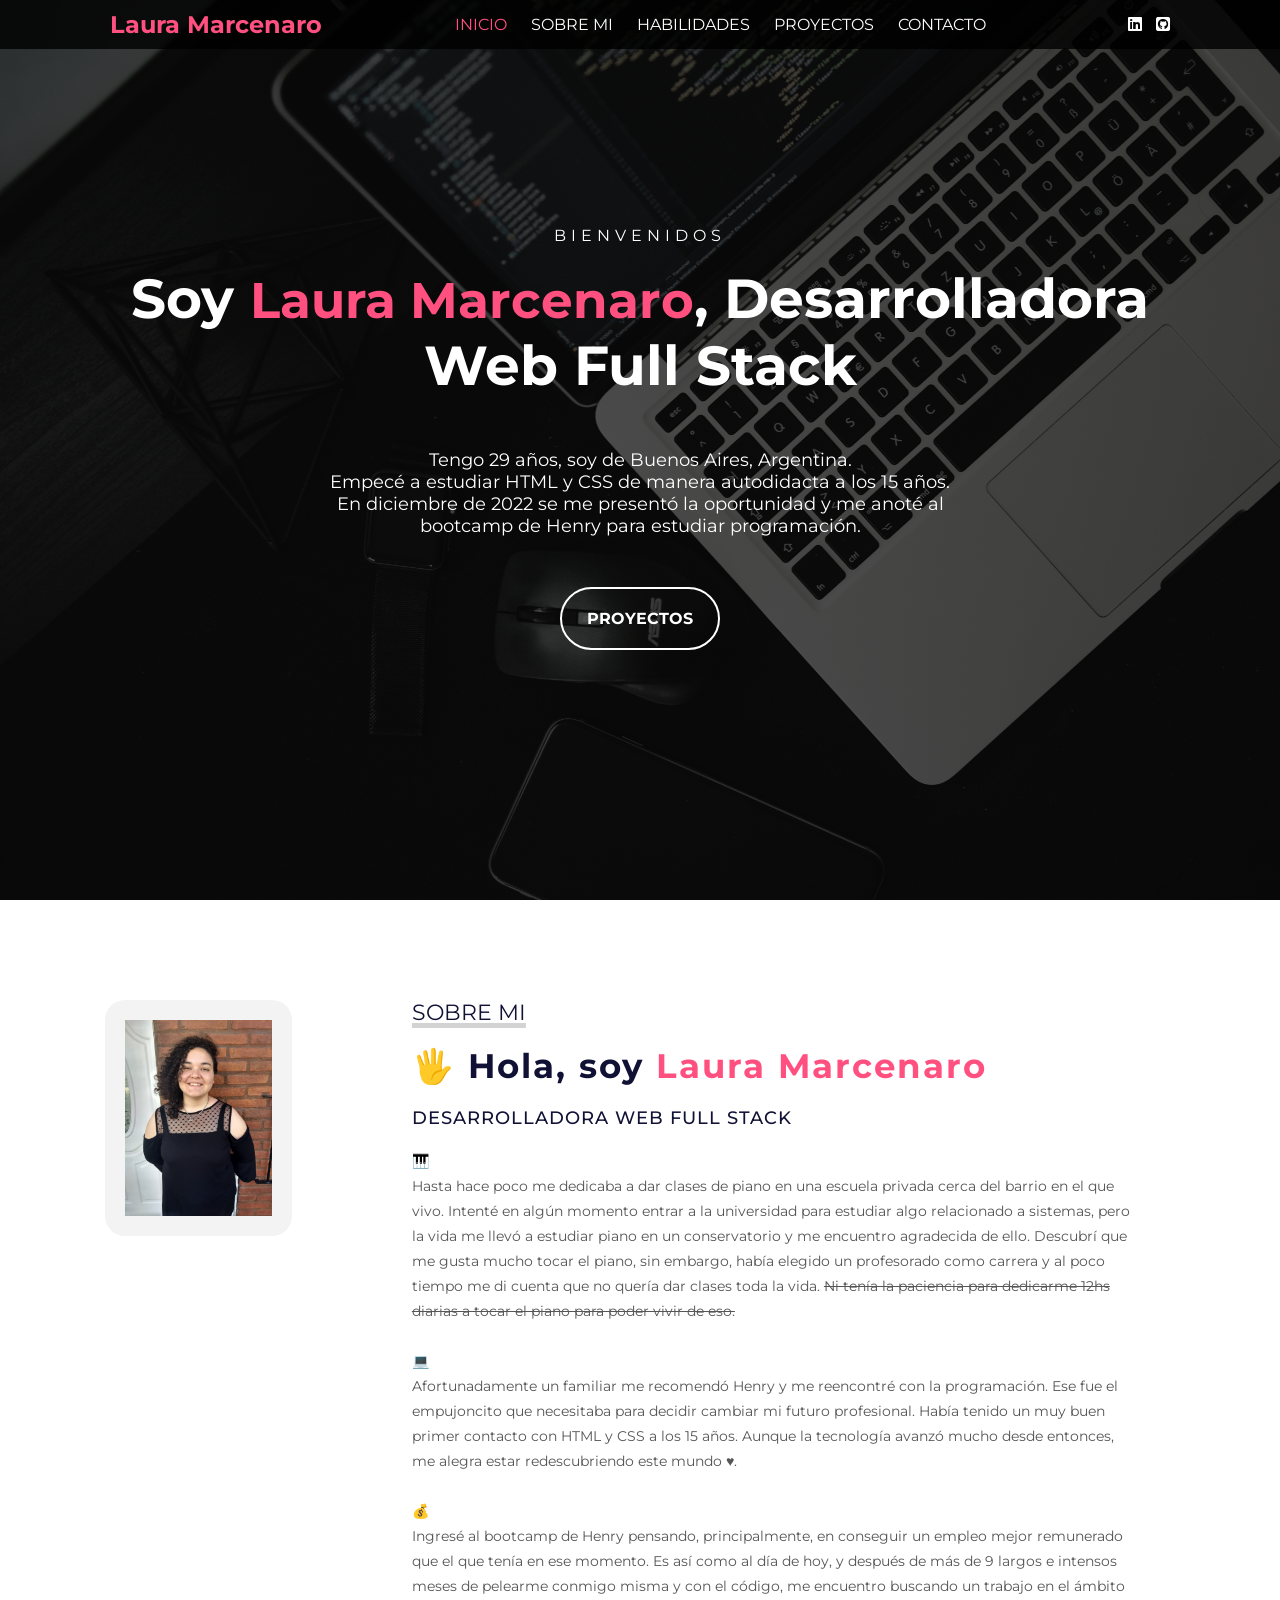
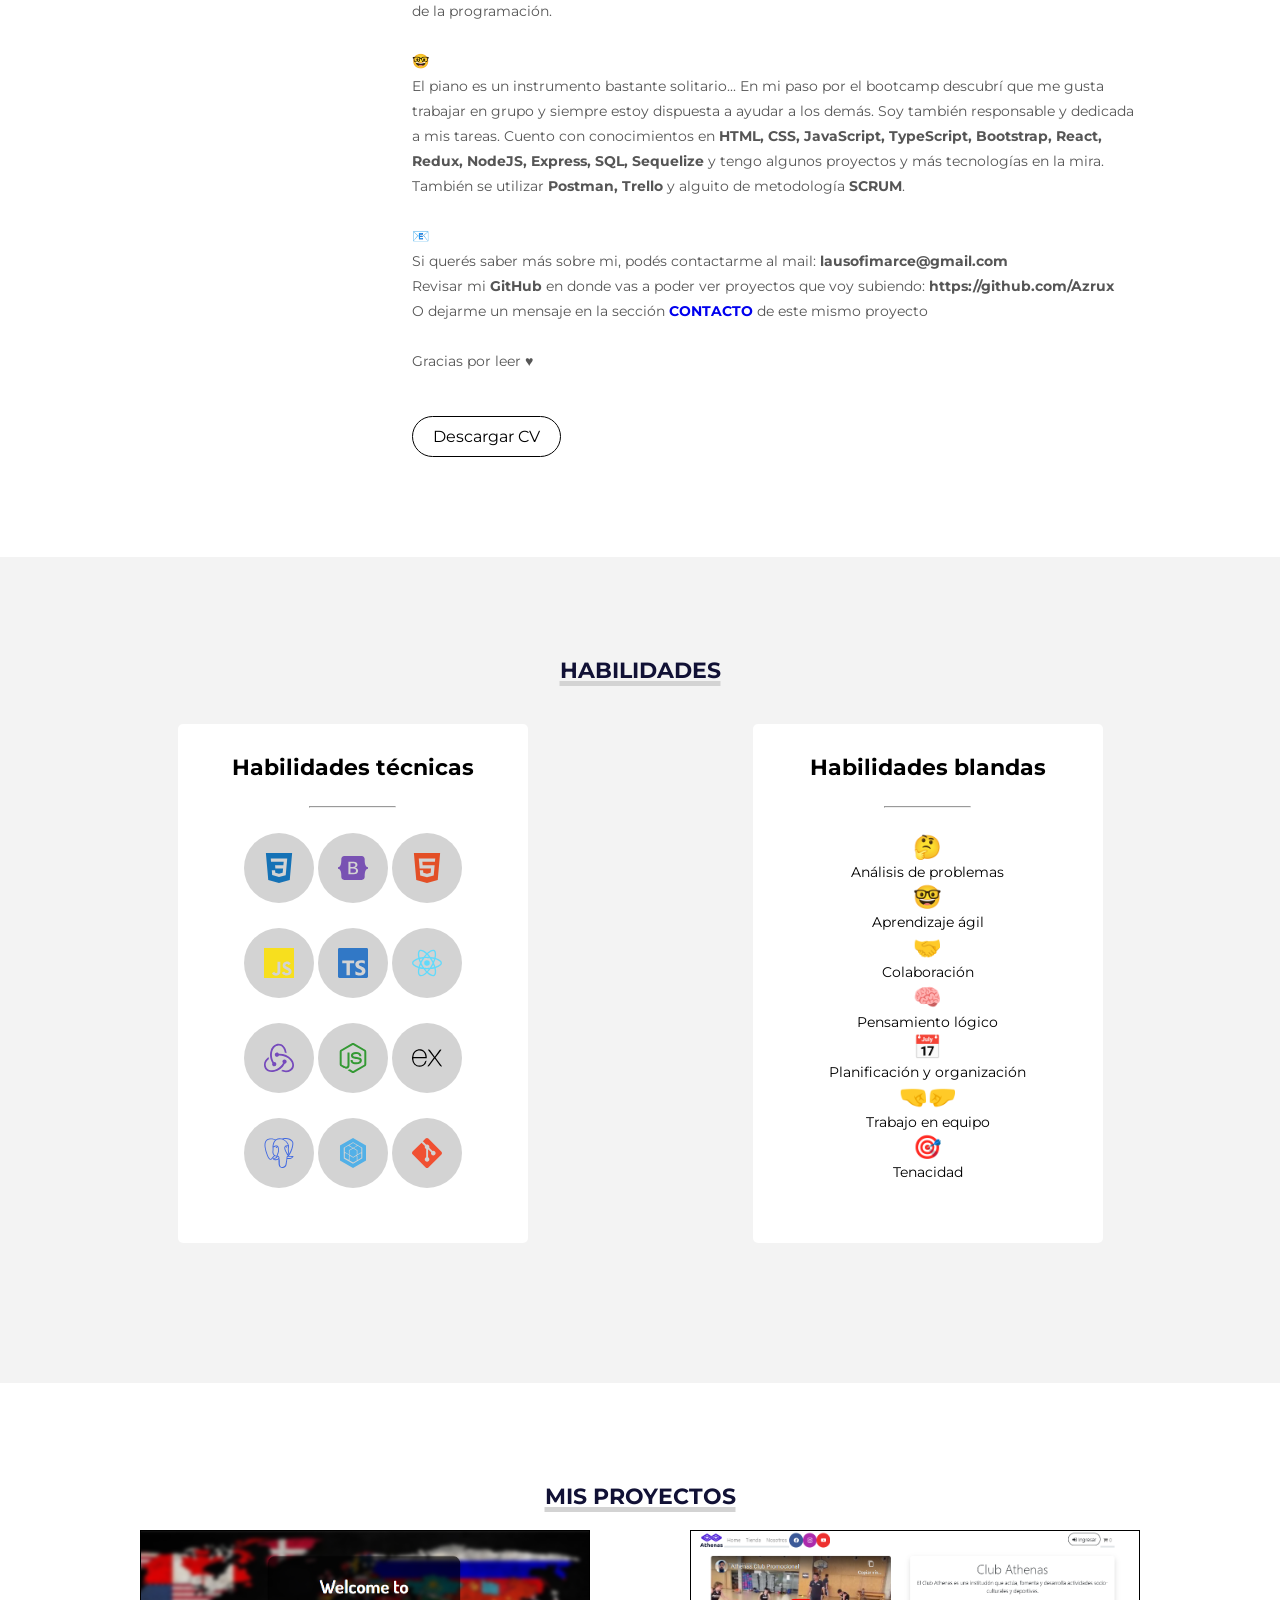
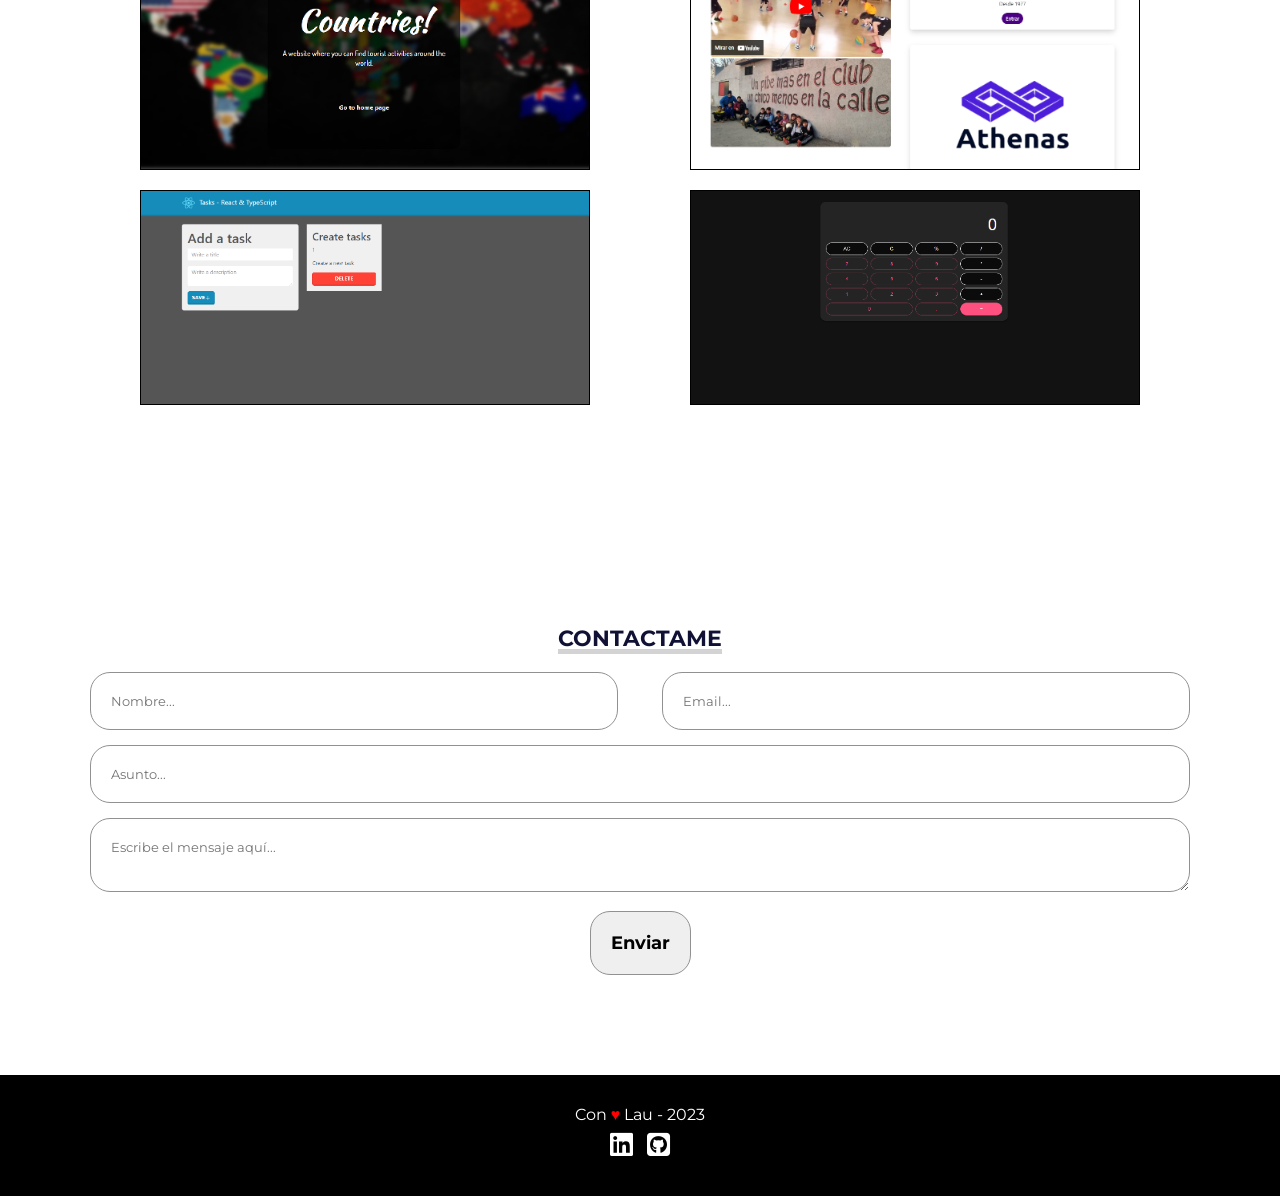
==== index.html @ 8156d6fe "fixed calculator" ====
<!DOCTYPE html>
<html lang="es">
<head>
    <meta charset="UTF-8">
    <meta http-equiv="X-UA-Compatible" content="IE=edge">
    <meta name="viewport" content="width=device-width, initial-scale=1.0, user-scalable=no">
    <link rel="stylesheet" href="https://cdnjs.cloudflare.com/ajax/libs/font-awesome/6.2.1/css/all.min.css" integrity="sha512-MV7K8+y+gLIBoVD59lQIYicR65iaqukzvf/nwasF0nqhPay5w/9lJmVM2hMDcnK1OnMGCdVK+iQrJ7lzPJQd1w==" crossorigin="anonymous" referrerpolicy="no-referrer" />
    <link rel="stylesheet" href="./style.css">
    <title>LM Web Dev</title>
    <link rel="icon" type="image/x-icon" href="img/code-solid.svg">
</head>
<body>

  <!-- INITIAL SECTION -->
  <section id="initial">
    <div class="content">
      <header>
        <div class='content-header'>
          <h1>Laura Marcenaro</h1>
          <nav id="nav" class="">
            <ul id="links">
              <li><a href='#initial' class="selected" onclick="selected(this)">INICIO</a></li>
              <li><a href='#about' onclick="selected(this)">SOBRE MI</a></li>
              <li><a href='#skills' onclick="selected(this)">HABILIDADES</a></li>
              <li><a href='#projects' onclick="selected(this)">PROYECTOS</a></li>
              <li><a href='#contact' onclick="selected(this)">CONTACTO</a></li>
            </ul>
          </nav>

          <!-- RESPONSIVE MENU ICONS -->
          <div id="nav-icon" onclick="responsiveMenu()">
            <i class="fa-solid fa-bars"></i>
          </div>

          <!-- SOCIAL MEDIA ICONS -->
            <div class="social">
              <a href='https://www.linkedin.com/in/laura-marcenaro/' target="_blank"><i class="fa-brands fa-linkedin"></i></a>
              <a href='https://github.com/Azrux' target="_blank"><i class="fa-brands fa-square-github"></i></a>
            </div>


        </div>
      </header>
      <div class="introduction">
        <p class="welcome">Bienvenidos</p>
        <h2>Soy <span>Laura Marcenaro</span>, Desarrolladora Web Full Stack</h2>
        <p class="description">
          Tengo 29 años, soy de Buenos Aires, Argentina.
          <br>
          Empecé a estudiar HTML y CSS de manera autodidacta a los 15 años.
          <br>
          En diciembre de 2022 se me presentó la oportunidad y me anoté al bootcamp de Henry para estudiar programación.
        </p>
        <a href="#projects">Proyectos</a>
      </div>
    </div>
  </section>

  <!-- ABOUT ME SECTION -->
  <section id="about">
    <div class="photo-container">
      <img src="./img/perfil linkedin.jpg" alt="profile picture">
    </div>
    <div class="about">
      <p href="" class="title-section">Sobre mi</p>
      <h2>🖐 Hola, soy <span>Laura Marcenaro</span></h2>
      <h3>Desarrolladora Web Full Stack</h3>
      <p>
        🎹 <br>
        Hasta hace poco me dedicaba a dar clases de piano en una escuela privada cerca del barrio en el que vivo. Intenté en algún momento entrar a la universidad para estudiar algo relacionado a sistemas, pero la vida me llevó a estudiar piano en un conservatorio y me encuentro agradecida de ello. Descubrí que me gusta mucho tocar el piano, sin embargo, había elegido un profesorado como carrera y al poco tiempo me di cuenta que no quería dar clases toda la vida. <strike> Ni tenía la paciencia para dedicarme 12hs diarias a tocar el piano para poder vivir de eso. </strike>
        <br>
        <br>
        💻 <br>
         Afortunadamente un familiar me recomendó Henry y me reencontré con la programación. Ese fue el empujoncito que necesitaba para decidir cambiar mi futuro profesional.
         Había tenido un muy buen primer contacto con HTML y CSS a los 15 años. Aunque la tecnología avanzó mucho desde entonces, me alegra estar redescubriendo este mundo ♥.
        <br>
        <br>
        💰<br>
        Ingresé al bootcamp de Henry pensando, principalmente, en conseguir un empleo mejor remunerado que el que tenía en ese momento.
        Es así como al día de hoy, y después de más de 9 largos e intensos meses de pelearme conmigo misma y con el código, me encuentro buscando un trabajo en el ámbito de la programación. 
        <br>
        <br>
        🤓<br>
        El piano es un instrumento bastante solitario... En mi paso por el bootcamp descubrí que me gusta trabajar en grupo y siempre estoy dispuesta a ayudar a los demás. Soy también responsable y dedicada a mis tareas. Cuento con conocimientos en <b>HTML, CSS, JavaScript, TypeScript, Bootstrap, React, Redux, NodeJS, Express, SQL, Sequelize</b> y tengo algunos proyectos y más tecnologías en la mira.
        También se utilizar <b>Postman, Trello</b> y alguito de metodología <b>SCRUM</b>. 
        <br>
        <br>
        📧<br>
        Si querés saber más sobre mi, podés contactarme al mail: <b>lausofimarce@gmail.com</b>
        <br>
        Revisar mi <b>GitHub</b> en donde vas a poder ver proyectos que voy subiendo: <b>https://github.com/Azrux</b>
        <br>
        O dejarme un mensaje en la sección <a href="#contact" class="contactMe">CONTACTO</a> de este mismo proyecto
        <br>
        <br>
        Gracias por leer ♥</p>
      <a href="https://drive.google.com/file/d/1jPLOEFvHBsKlfjX0xaVp2-VnyvkBwsYs/view?usp=share_link" target="_blank" class="download">Descargar CV</a>
    </div>
  </section>

  <!-- SKILLS SECTION -->
  <section id="skills">
    <h3 class="title-section">Habilidades</h3>
    <div class="row">
      <div class="skill">
        <h4>Habilidades técnicas</h4>
          <hr>    
          <span class="icon"><img src='./Logos/css3.svg' title='CSS' alt='css'/></span>
            <!-- <span class="icon"><img src='./Logos/cssmodules.svg' title='CSS modules' alt='cssModules'/></span> -->
            <span class="icon"><img src='./Logos/bootstrap.svg' title='Bootstrap' alt='bootstrap'/></span>
            <span class="icon"><img src='./Logos/html5.svg' title='HTML 5' alt='html5'/></span>
            <span class="icon"><img src='./Logos/javascript.svg' title='JavaScript' alt='javascript'/></span>
            <span class="icon"><img src='./Logos/typescript.svg' title='TypeScript' alt='typescript'/></span>
            <span class="icon"><img src='./Logos/react.svg' title='ReactJs' alt='react'/></span>
            <span class="icon"><img src='./Logos/redux.svg' title='Redux' alt='redux'/></span>
            <span class="icon"><img src='./Logos/nodedotjs.svg' title='Node.js' alt='nodeJs'/></span>
            <span class="icon"><img src='./Logos/express.svg' title='Express.js' alt='express'/></span>
            <span class="icon"><img src='./Logos/postgresql.svg' title='PostgreSQL' alt='postgres'/></span>
            <span class="icon"><img src='./Logos/sequelize.svg' title='Sequelize' alt='sequelize'/></span>
            <span class="icon"><img src='./Logos/git.svg' title='Git' alt='git'/></span>
      </div>
      <div class="skill">
        <h4>Habilidades blandas</h4>
          <hr>
          <span class="soft">🤔</span>
          <p>Análisis de problemas</p>
          <span class="soft">🤓</span>
          <p>Aprendizaje ágil</p>
          <span class="soft">🤝</span>
          <p>Colaboración</p>
          <span class="soft">🧠</span>
          <p>Pensamiento lógico</p>
          <span class="soft">📅</span>
          <p>Planificación y organización</p>
          <span class="soft">🤜🤛</span>
          <p>Trabajo en equipo</p>
          <span class="soft">🎯</span>
          <p>Tenacidad</p>
      </div>
    </div>
  </section>

  <!-- PROJECTS SECTION -->
  <section id="projects">
    <h3 class="title-section">MIS PROYECTOS</h3>
    <div class="row">
      <div class="project">
        <div class="overlay"></div>
          <img src="./img/LandingPI.png" alt="Proyecto: Countries!">
        <div class="info">
          <h4>Countries!</h4>
          <P>Es una App Full Stack. Utilicé:<br>HTML, CSS, Javascript, React, Redux, Node.Js, Express.Js, PostgreSQL, Sequelize, API "REST countries"
            <br>
            <div class="links">
              <a href="https://countriesaroundtheworld.netlify.app/" target="_blank">Deploy</a>
              <p>||</p>
              <a href="https://github.com/Azrux/Countries" target="_blank">Repositorio</a></P>
            </div>
        </div>
      </div>
      <div class="project">
        <div class="overlay"></div>
        <img src="./img/LandingPF.png" alt="Proyecto: Club Athenas">
        <div class="info">
          <h4>Club Athenas</h4>
          <P>Es una App Full Stack hecha en grupo. Utilizamos:<br>HTML, Bootstrap, Javascript, React, Redux, Node.Js, Express.Js, PostgreSQL, Sequelize, Auth0, pasarela de pagos "Mercado Pago"
            <br>
            <div class="links">
              <a href="https://github.com/MATarg81/proyecto-final" target="_blank">Repositorio</a></P>
            </div></P>
        </div>
      </div>
      <div class="project">
        <div class="overlay"></div>
        <img src="./img/Tasks.png" alt="Proyecto: Tasks">
        <div class="info">
          <h4>Tasks</h4>
          <P>Es una App sencilla, solo front. Utilicé:<br>TypeScript, React y Bootstrap
            <br>
            <div class="links">
              <a href="https://tasks-h6x1.onrender.com/" target="_blank">Deploy</a>
              <p>||</p>
              <a href="https://github.com/Azrux/Tasks" target="_blank">Repositorio</a></P>
            </div></P>
        </div>
      </div>
      <div class="project">
        <div class="overlay"></div>
        <img src="./img/Calculadora.png" alt="Proyecto: Calculadora">
        <div class="info">
          <h4>Calculadora</h4>
          <P>App simple. Hecha con:<br>React, TypeScript, Material UI.
            <br>
            <div class="links">
              <a href="https://calculator-ctfa.onrender.com/" target="_blank">Deploy</a>
              <p>||</p>
              <a href="https://github.com/Azrux/calculator" target="_blank">Repositorio</a></P>
            </div></P>
        </div>
      </div>
    </div>
  </section>

  <!-- CONTACT SECTION -->
  <section id="contact">
    <h3 class="title-section">Contactame</h3>
    <div class="form-container">
      <form action="https://formsubmit.co/b3adf27f4e6e2ea0b212981129154ad4" method="POST">
        <div class="half row">
          <input type="text" placeholder="Nombre..." class="half-input" name="name" required>
          <input type="email" placeholder="Email..." class="half-input" name="email" required>
        </div>
        <div class="row">
          <input type="text" placeholder="Asunto..." class="full-input" name="asunto" required>
        </div>
        <div class="row">
          <textarea name="msg" id="" cols="" rows="" placeholder="Escribe el mensaje aquí..." class="full-input" required></textarea>
        </div>

        <input type="submit" value='Enviar' class="send-btn">

        <!-- MESSAGE OPTIONS -->
        <input type="hidden" name="_next" value="https://portfolio-kype.onrender.com/">
        <input type="hidden" name="_autoresponse" value="Gracias por dejar tu mensaje. Lo voy a estar leyendo a la brevedad ☺">
        <input type="hidden" name="_template" value="box">
      </form>
    </div>
  </section>

  <!-- FOOTER SECTION -->
  <footer>
    <P>Con <span>♥</span> Lau - 2023</P>
    <div class="social">
      <a href='https://www.linkedin.com/in/laura-marcenaro/' target="_blank"><i class="fa-brands fa-linkedin"></i></a>
      <a href='https://github.com/Azrux' target="_blank"><i class="fa-brands fa-square-github"></i></a>
    </div>
  </footer>

  <script src="./index.js"></script>
</body>
</html>
---- style.css ----
@import url('https://fonts.googleapis.com/css2?family=Montserrat:wght@200;400;600&display=swap');


*{
    margin: 0px;
    padding: 0;
    box-sizing: border-box;
    font-family: 'Montserrat';
}

html {
    scroll-behavior: smooth;
}

/* INITIAL SECTION */

#initial {
    background: linear-gradient(rgba(0,0,0,0.7), rgba(0,0,0,0.7)), url('./img/background.jpg');
    background-size: cover;
    background-position: center center;
    height: 100vh;
}

#initial .content header {
    background-color: rgba(0,0,0,0.8);
    position: fixed;
    width: 100%;
    z-index: 100;
    top: 0;
}

#initial .content header .content-header {
    max-width: 1100px;
    margin: auto;
    display: flex;
    justify-content: space-between;
    align-items: center;
    padding: 10px 20px;
}

#initial .content header .content-header h1 {
    text-align: center;
    color: #ff5080;
}
#initial .content header .content-header nav ul {
    list-style: none;
    display: flex;
    align-items: center;
}

#initial .content header .content-header nav ul li a {
    text-decoration: none;
    color: #fff;
    margin: 0 12px;
    font-weight: 400;
    transition: 0.5s;
}

#initial .content header .content-header nav ul li a:hover {
    color: #ff5080;
}

#initial .content header .content-header .social a {
    text-decoration: none;
    color: #fff;
    display: inline-block;
    margin-left: 10px;
    transition: 0.5s;
}

#initial .content header .content-header .social a:hover{
    color: #ff5080;
}

#initial .content header .content-header .selected {
    color: #ff5080;
}

#initial .content .introduction {
    max-width: 1100px;
    height: 100vh;
    margin: auto;
    color: #fff;
    display: flex;
    flex-direction: column;
    align-items: center;
    justify-content: center;
}

#initial .content .introduction .welcome {
    font-size: 16px;
    margin-bottom: 20px;
    text-transform: uppercase;
    letter-spacing: 5px;
}

#initial .content .introduction h2
 {
    font-size: 55px;
    margin-bottom: 25px;
    text-align: center;
}

#initial .content .introduction h2 span {
    font-size: 50px;
    color: #ff5080;
}

#initial .content .introduction .description {
    max-width: 700px;
    margin: 25px;
    font-size: 18px;
    text-align: center;
}

#initial .content .introduction a {
    text-decoration: none;
    display: inline-block;
    margin: 25px;
    padding: 20px 25px;
    border: 2px solid #fff;
    border-radius: 50px;
    color: #fff;
    font-weight: bold;
    text-transform: uppercase;
    transition: 0.5s;
}

#initial .content .introduction a:hover {
    background-color: #ff5080;
}

#nav-icon {
    color: #fff;
    display: none;
}

/*ABOUT ME SECTION*/
#about {
    max-width: 1100px;
    margin: auto;
    padding: 100px 15px;
    color: #111135;
    display: flex;
}

#about .photo-container {
    max-width: 400px;
    margin-right: 80px;
}

#about .photo-container img{
    padding: 20px;
    width: 100%;
    border-radius: 20px;
    background-color: #f3f3f3;
}

#about .about {
    margin: 0 40px;
}

#about .about .title-section {
    font-size: 22px;
    text-transform: uppercase;
    color: #111135;
    text-decoration: underline;
    text-decoration-color: #d3d3d3;
    text-decoration-thickness: 5px;
}

#about .about h2 {
    font-size: 34px;
    font-weight: bold;
    margin: 20px 0;
    letter-spacing: 2px;
}

#about .about h2 span {
    color: #ff5080;
}

#about .about h3 {
    font-size: 18px;
    font-weight: 500;
    text-transform: uppercase;
    margin-bottom: 20px;
    letter-spacing: 1px;
}

#about .about p {
    font-size: 14px;
    line-height: 25px;
    color: #565656;
    margin-bottom: 12px;
}

#about .about .download {
    display: inline-block;
    text-decoration: none;
    color: #000;
    border-radius: 30px;
    padding: 10px 20px;
    border: 1px solid #000;
    margin-top: 30px;
    transition: 0.5s;
}

#about .about .contactMe {
    text-decoration: none;
    font-weight: bold;
    text-transform: uppercase;
    transition: 0.5s;
    border-radius: 30px;
}

#about .about .download:hover,
#about .about .contactMe:hover {
    background-color: #ff5080;
    color: #fff;
}


/* SKILLS SECTION */

#skills {
    padding: 100px 15px;
    text-align: center;
    background-color: #f3f3f3;
}

#skills .title-section {
    text-align: center;
    font-size: 22px;
    text-transform: uppercase;
    color: #111135;
    text-decoration: underline;
    text-decoration-color: #d3d3d3;
    text-decoration-thickness: 5px;
}

#skills .row {
    display: flex;
    justify-content: space-around;
    max-width: 1150px;
    margin: 30px auto;
}

#skills .row .skill {
    max-width: 350px;
    width: 350px;
    background-color: #fff;
    padding: 30px;
    margin: 10px 5px;
    border-radius: 5px;
    transition: 0.5s;
}

#skills .row .skill:hover {
    box-shadow: 5px 5px 10px #565656, -5px -5px 10px #8a8a8a;
}

#skills .row .skill h4 {
    font-size: 22px;
    margin-bottom: 25px;
}

#skills .row .skill .icon{ 
    display: inline-block;
    width: 70px;
    height: 70px;
    border-radius: 50%;
    background-color: #d3d3d3;
    padding: 20px;
    margin-bottom: 25px;
}

#skills .row .skill .soft {
    font-size: 23px;
}

#skills .row .skill hr {
    width: 30%;
    margin: auto;
    color: #000;
    margin-bottom: 25px;
}

#skills .row .skill p {
    font-size: 14px;
    line-height: 22px;
}

/* PROJECTS SECTION */

#projects {
    max-width: 1100px;
    padding: 100px 0;
    margin: auto;
}

#projects .title-section {
    text-align: center;
    font-size: 22px;
    text-transform: uppercase;
    color: #111135;
    text-decoration: underline;
    text-decoration-color: #d3d3d3;
    text-decoration-thickness: 5px;
}

#projects .row {
    display: flex;
    flex-wrap: wrap;
    justify-content: space-around;
    align-items: stretch;
    justify-items: center;
    margin: 10px 0;
}

#projects .row .project {
    max-width: 450px;
    border: 1px solid #000;
    margin: 10px 10px;
    position: relative;
    overflow: hidden;
}

#projects .row .project img {
    width: 100%;
    height: 100%;
    object-fit: cover;
    transition: 0.5s;
}

#projects .row .project:hover img {
    filter: grayscale(0.7);
    /* filter: blur(2px); */
}

#projects .row .project .info {
    position: absolute;
    left: 0;
    background-color: rgba(0, 0, 0, 0.95);
    color: #ff5080;
    width: 100%;
    padding: 10px;
    opacity: 0;
    bottom: -40px;
    transition: 0.5s;
}
#projects .row .project .info .links a{
    text-decoration: none;
}

#projects .row .project .info .links{
    display: flex;
    justify-content: space-around;
    color: #fff;
    font-weight: bold;
}


#projects .row .project .info h4 {
    font-size: 20px;
}

#projects .row .project .info p {
    font-size: 12px;
}

#projects .row .project:hover .info {
    opacity: 1;
    bottom: 0;
}

/* CONTACT SECTION */

#contact {
    padding: 100px 15px;
}

#contact .title-section {
    text-align: center;
    margin-bottom: 20px;
    font-size: 22px;
    text-transform: uppercase;
    color: #111135;
    text-decoration: underline;
    text-decoration-color: #d3d3d3;
    text-decoration-thickness: 5px;
}

#contact .form-container {
    max-width: 1100px;
    margin: auto;
}

#contact .form-container .row {
    margin-bottom: 15px;
}

#contact .form-container .half {
    display: flex;
    justify-content: space-between;
}

#contact .form-container input,
#contact .form-container textarea {
    padding: 20px;
    border-radius: 20px;
    border: none;
    border: 1px solid #919191;
}

#contact .form-container .half input {
    width: 48%;
}

#contact .form-container .full-input {
    width: 100%;
}

#contact .send-btn {
    display: block;
    margin: auto;
    cursor: pointer;
    transition: 0.5s;
    padding: 10px 15px;
    font-size: 18px;
    font-weight: bold;
}

#contact .send-btn:hover {
    background-color: #ff5080;
    color: #fff;
}

/* FOOTER SECTION */

footer {
    background-color: #000;
    color: #fff;
    text-align: center;
    padding: 30px 0;
}

footer span {
    color: red;
}

footer a {
    text-decoration: none;
    color: #fff;
    display: inline-block;
    margin: 5px;
    font-size: 26px;
    transition: 0.5s;
}

footer a:hover {
    color: #ff5080;
}

/* RESPONSIVE SECTION */

@media screen and (max-width: 800px) {
    .social {
        display: none;
    }
    nav {
        display: none;
    }
    nav.responsive {
        display: block;
        background-color: rgba(0,0,0,0.8);
        width: 100%;
        position: absolute;
        top: 48px;
        left: 0;
        padding: 10px 0;
    }
    nav.responsive ul {
        display: block !important;
        text-align: center;
    }
    nav.responsive ul li {
        margin: 5px 0;
    }
    #nav-icon {
        display: block;
    }
    #initial .content .introduction h2 {
        font-size: 40px;
    }
    #about {
        padding: 50px 0;
        display: block;
    }
    #about .photo-container {
        max-width: 200px;
        margin: auto;
    }
    #about .photo-container img {
        padding: 8px;
    }
    #about .about .title-section {
        text-align: center;
    }
    #about .about h2 {
        font-size: 25px;
        text-align: center;
    }
    #about .about h3 {
        text-align: center;
    }
    #skills {
        padding: 50px 15px;
    }
    #skills .row {
        display: grid;
    }
    .skills .row .skill {
        margin: 10px auto;  
    }
    #projects {
        padding: 50px 0;
    }
    #projects .row {
        display: block;
    }
    #projects .row .project {
        margin: 10px auto;
    }
    #projects .row .project img {
        display: block;
    }
    #contact {
        padding: 50px 15px;
    }
    #contact .form-container .half {
        margin-bottom: 15px;
        display: block;
    }
    #contact .form-container .half input {
        width: 100%;
        margin-bottom: 15px;
    }
}
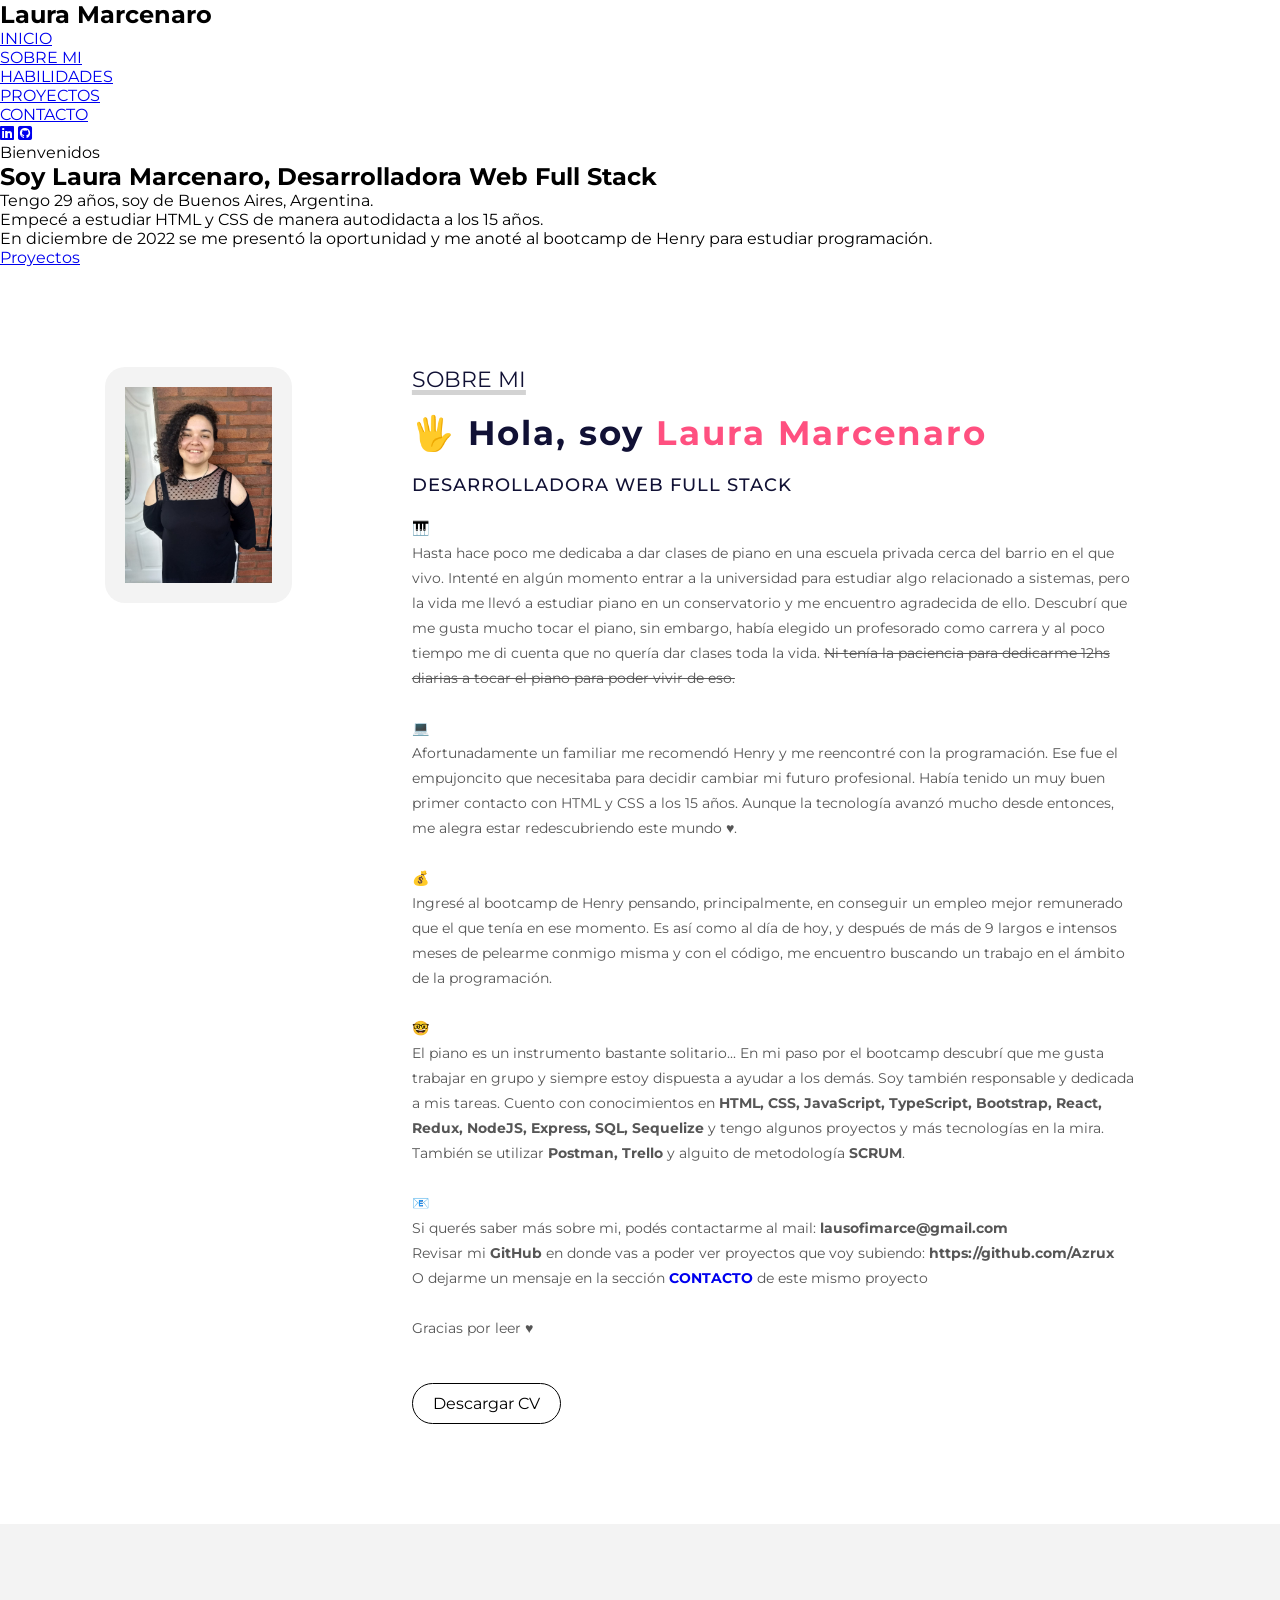
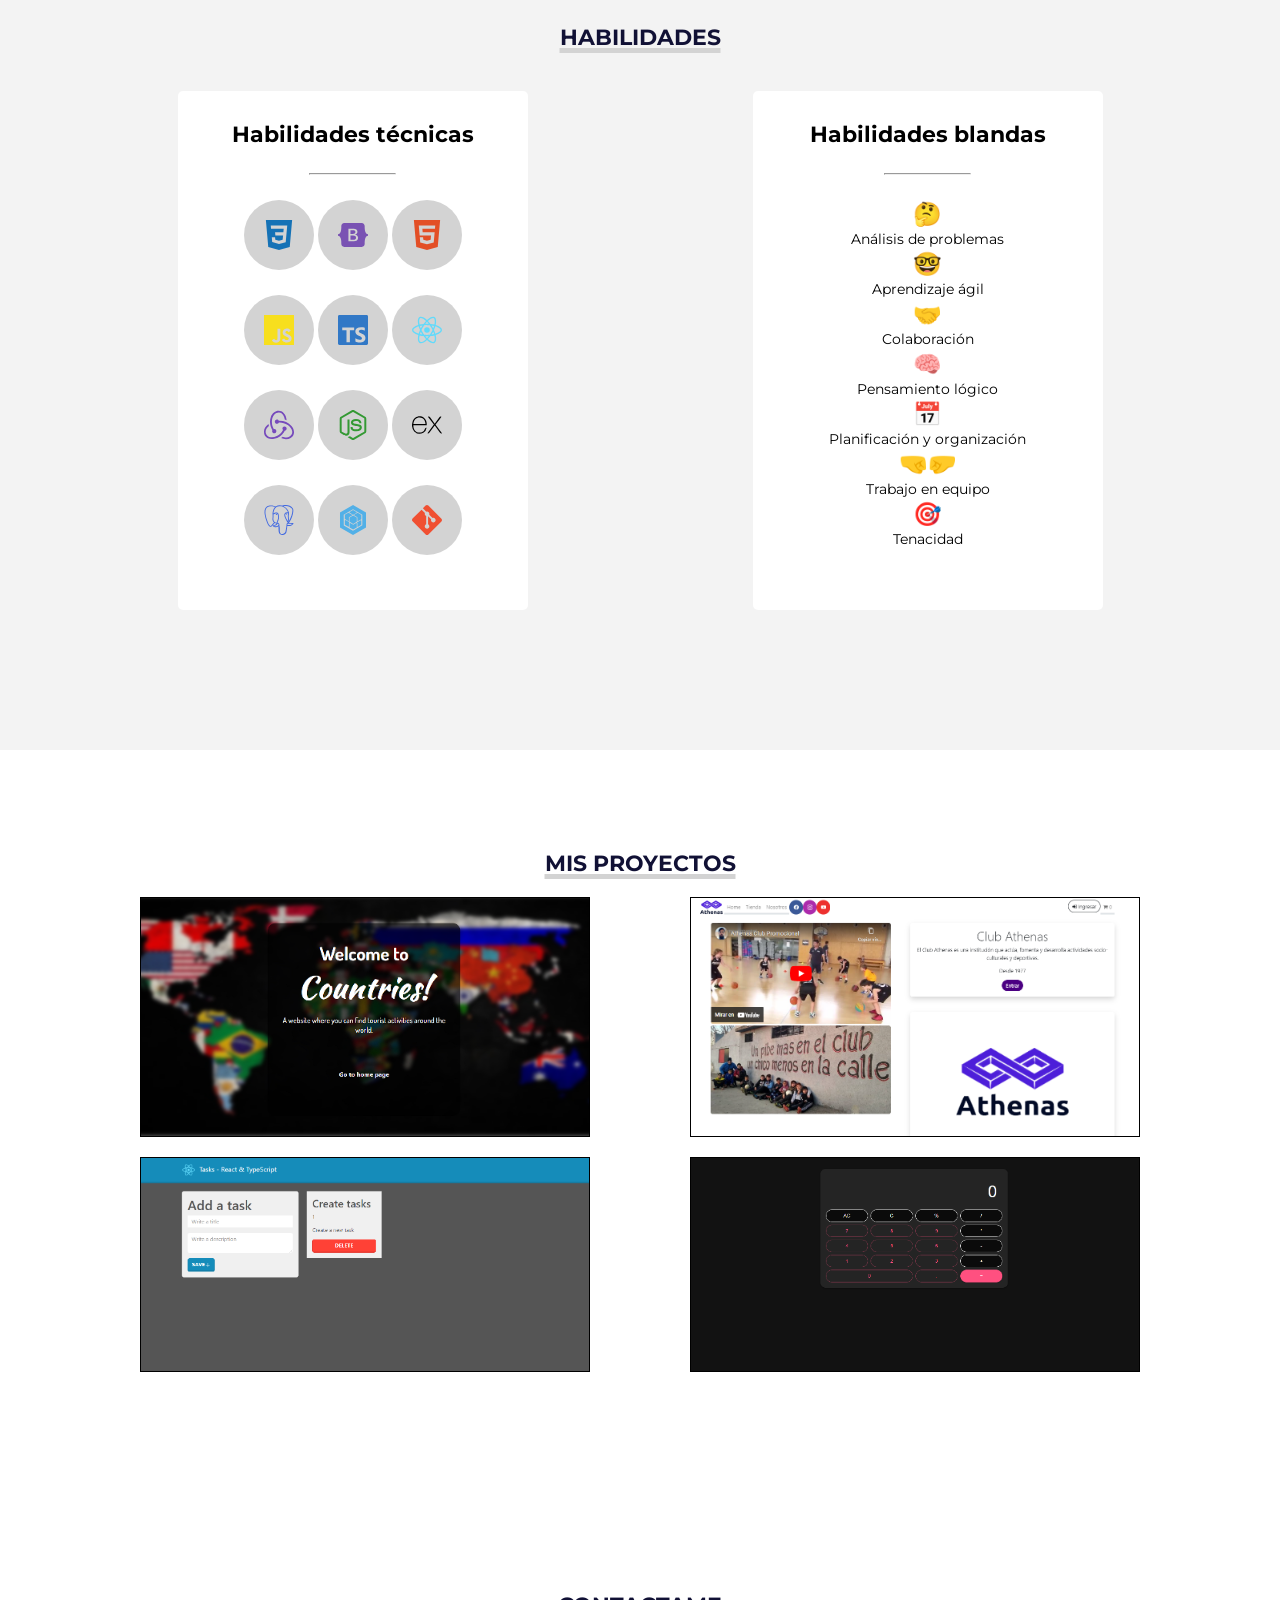
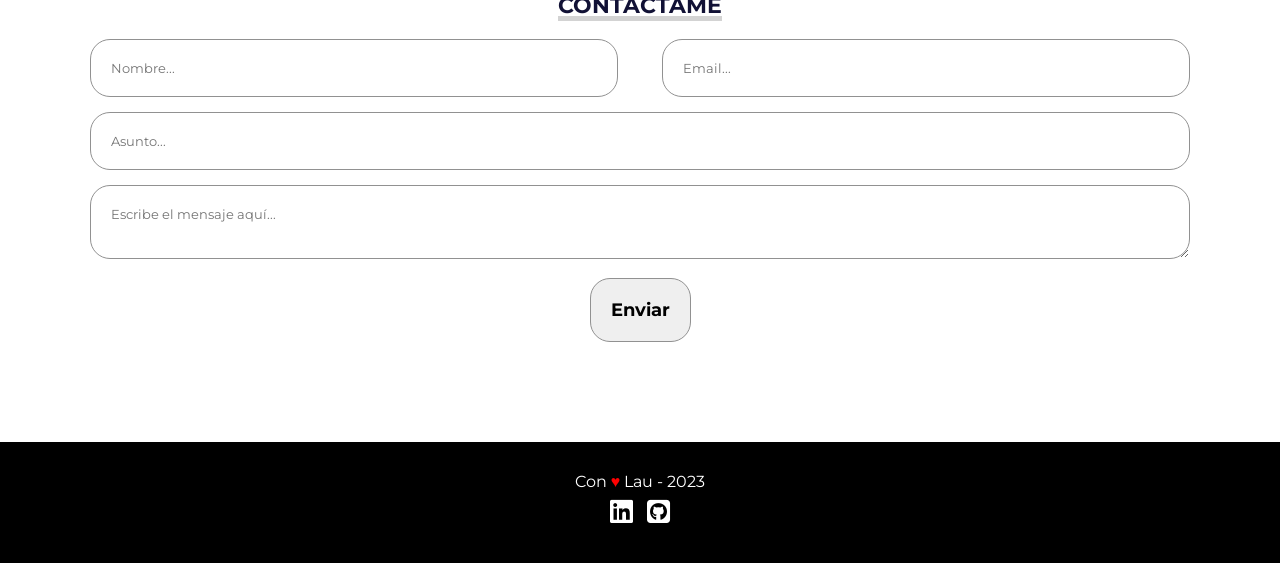
==== commit b505879b: "initial fixed" ====
--- a/index.html
+++ b/index.html
@@ -12,14 +12,14 @@
 <body>
 
   <!-- INITIAL SECTION -->
-  <section id="initial">
+  <section id="home">
     <div class="content">
       <header>
         <div class='content-header'>
           <h1>Laura Marcenaro</h1>
           <nav id="nav" class="">
             <ul id="links">
-              <li><a href='#initial' class="selected" onclick="selected(this)">INICIO</a></li>
+              <li><a href='#home' class="selected" onclick="selected(this)">INICIO</a></li>
               <li><a href='#about' onclick="selected(this)">SOBRE MI</a></li>
               <li><a href='#skills' onclick="selected(this)">HABILIDADES</a></li>
               <li><a href='#projects' onclick="selected(this)">PROYECTOS</a></li>
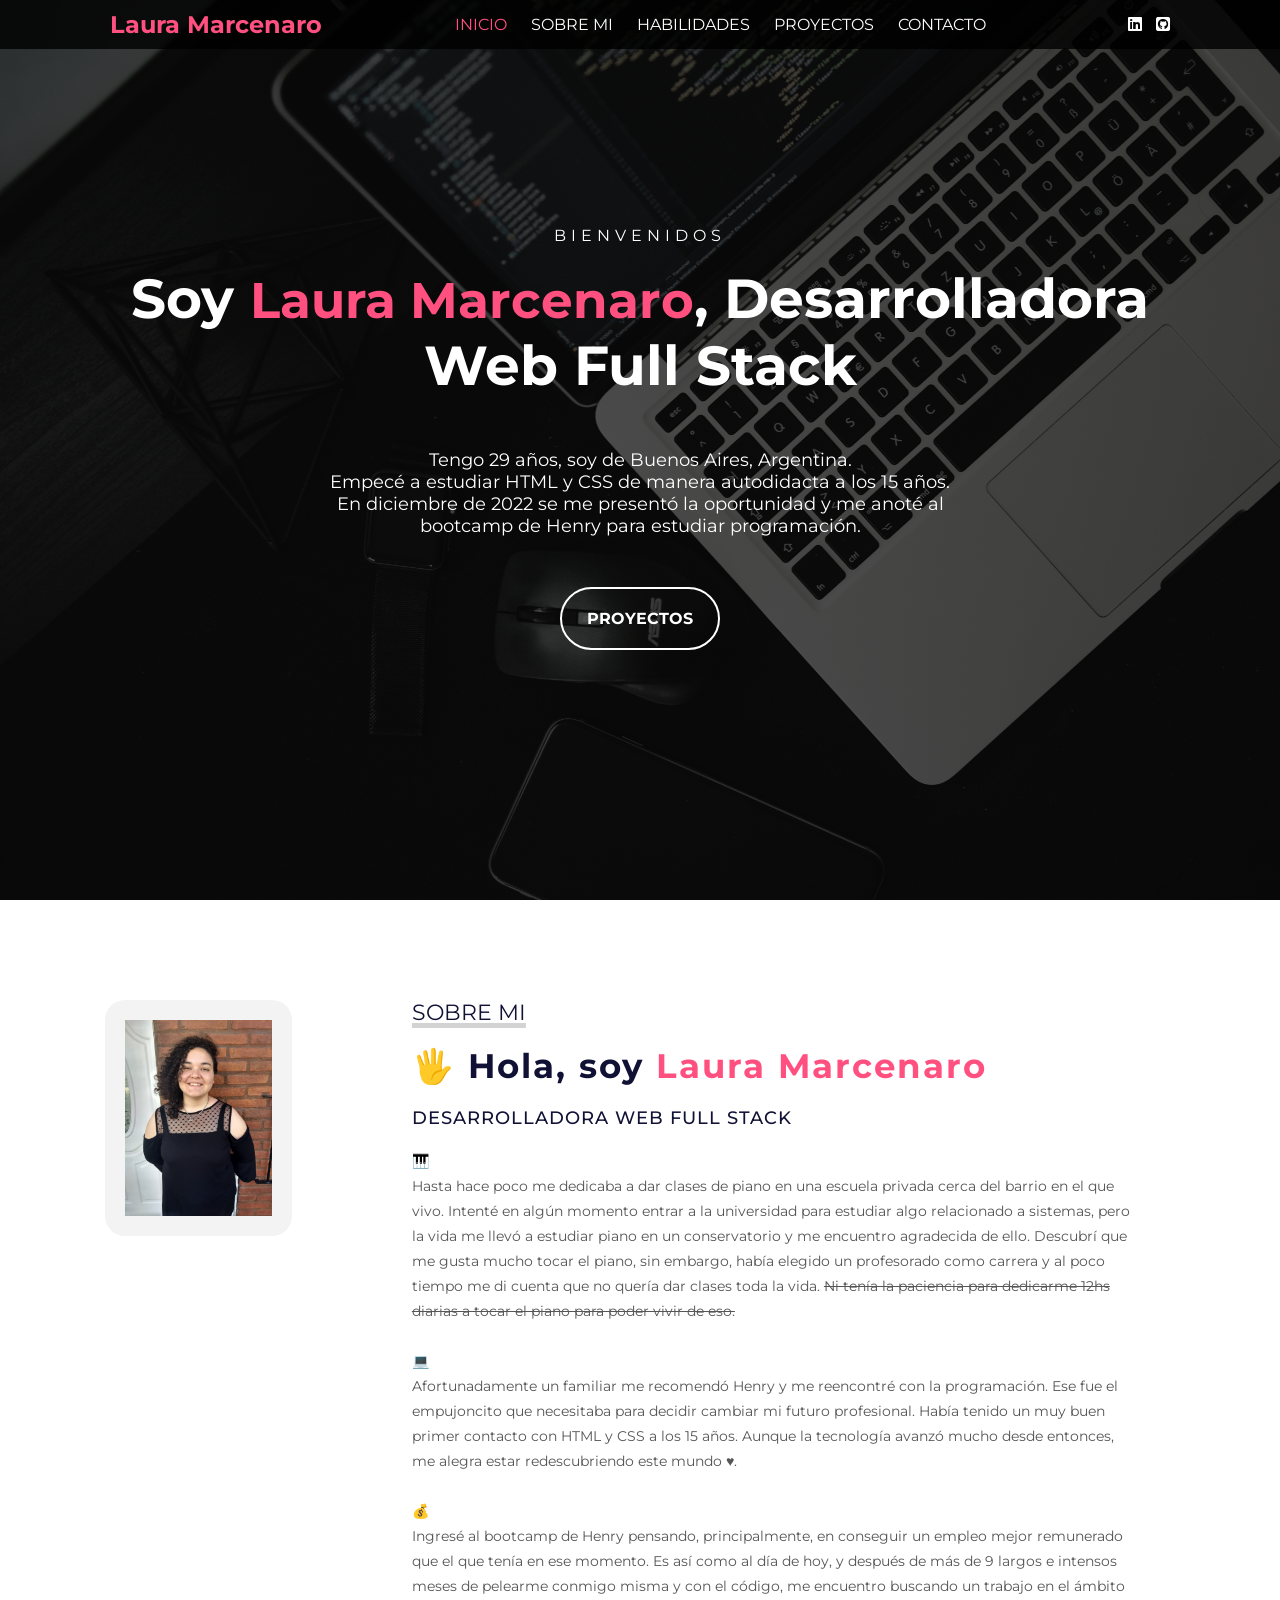
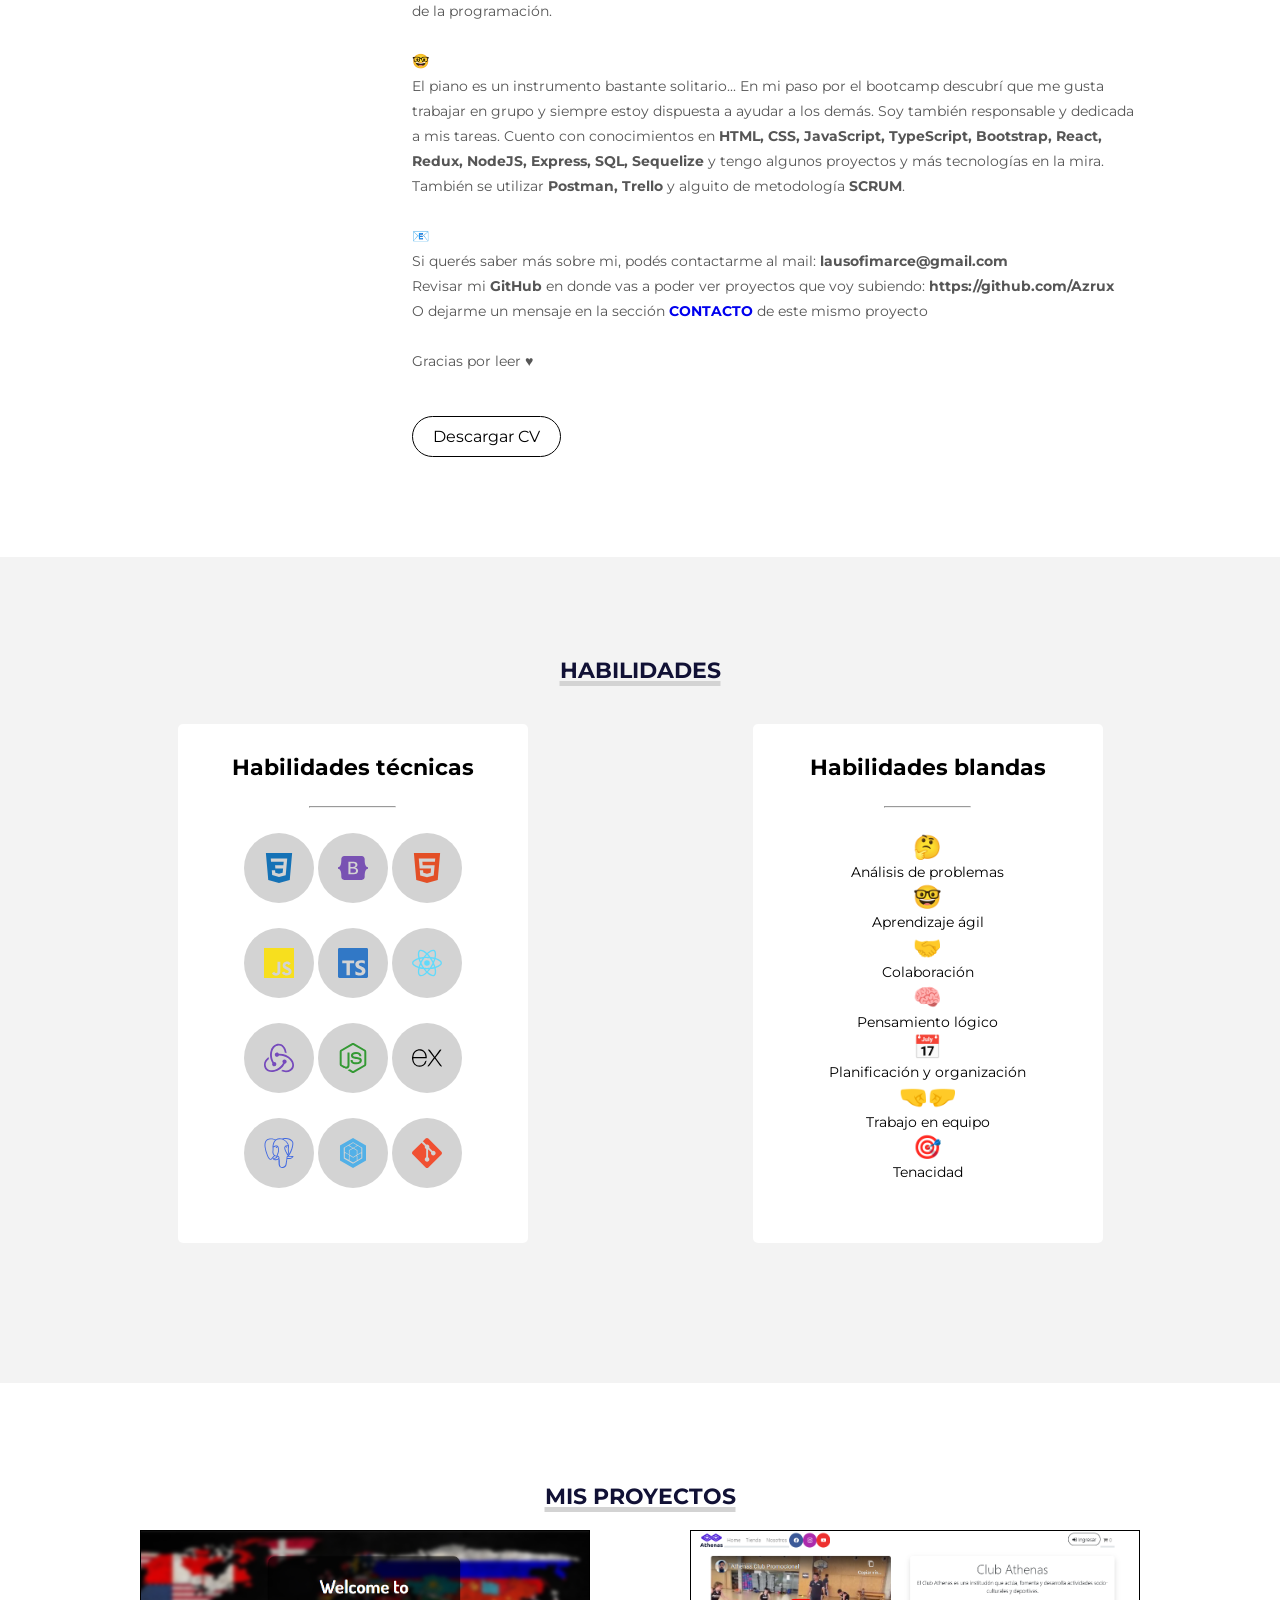
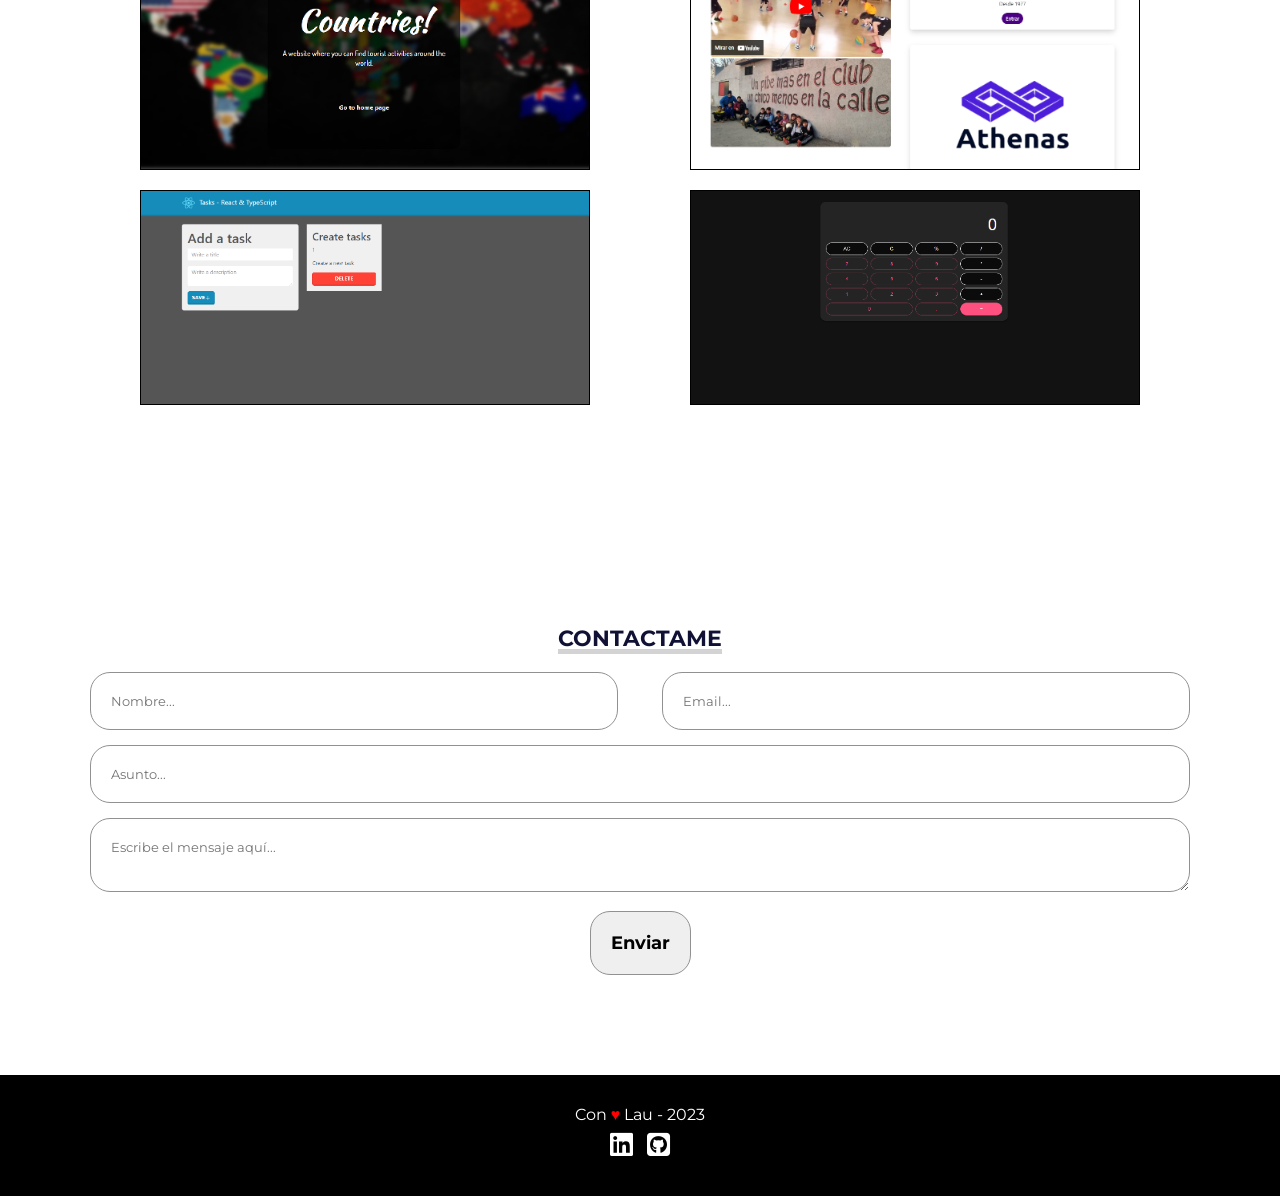
==== commit 6361f74a: "Update index.html" ====
--- a/index.html
+++ b/index.html
@@ -149,12 +149,12 @@
           <img src="./img/LandingPI.png" alt="Proyecto: Countries!">
         <div class="info">
           <h4>Countries!</h4>
-          <P>Es una App Full Stack. Utilicé:<br>HTML, CSS, Javascript, React, Redux, Node.Js, Express.Js, PostgreSQL, Sequelize, API "REST countries"
-            <br>
-            <div class="links">
-              <a href="https://countriesaroundtheworld.netlify.app/" target="_blank">Deploy</a>
+          <P>Hecha con:<br>HTML, CSS, Typescript, React, API "REST countries"
+            <br>
+            <div class="links">
+              <a href="https://countries-no-db.onrender.com/" target="_blank">Deploy</a>
               <p>||</p>
-              <a href="https://github.com/Azrux/Countries" target="_blank">Repositorio</a></P>
+              <a href="https://github.com/Azrux/countries-no-db" target="_blank">Repositorio</a></P>
             </div>
         </div>
       </div>
@@ -238,4 +238,4 @@
 
   <script src="./index.js"></script>
 </body>
-</html>+</html>
--- a/style.css
+++ b/style.css
@@ -14,14 +14,14 @@
 
 /* INITIAL SECTION */
 
-#initial {
+#home {
     background: linear-gradient(rgba(0,0,0,0.7), rgba(0,0,0,0.7)), url('./img/background.jpg');
     background-size: cover;
     background-position: center center;
     height: 100vh;
 }
 
-#initial .content header {
+#home .content header {
     background-color: rgba(0,0,0,0.8);
     position: fixed;
     width: 100%;
@@ -29,7 +29,7 @@
     top: 0;
 }
 
-#initial .content header .content-header {
+#home .content header .content-header {
     max-width: 1100px;
     margin: auto;
     display: flex;
@@ -38,17 +38,17 @@
     padding: 10px 20px;
 }
 
-#initial .content header .content-header h1 {
-    text-align: center;
-    color: #ff5080;
-}
-#initial .content header .content-header nav ul {
+#home .content header .content-header h1 {
+    text-align: center;
+    color: #ff5080;
+}
+#home .content header .content-header nav ul {
     list-style: none;
     display: flex;
     align-items: center;
 }
 
-#initial .content header .content-header nav ul li a {
+#home .content header .content-header nav ul li a {
     text-decoration: none;
     color: #fff;
     margin: 0 12px;
@@ -56,11 +56,11 @@
     transition: 0.5s;
 }
 
-#initial .content header .content-header nav ul li a:hover {
-    color: #ff5080;
-}
-
-#initial .content header .content-header .social a {
+#home .content header .content-header nav ul li a:hover {
+    color: #ff5080;
+}
+
+#home .content header .content-header .social a {
     text-decoration: none;
     color: #fff;
     display: inline-block;
@@ -68,15 +68,15 @@
     transition: 0.5s;
 }
 
-#initial .content header .content-header .social a:hover{
-    color: #ff5080;
-}
-
-#initial .content header .content-header .selected {
-    color: #ff5080;
-}
-
-#initial .content .introduction {
+#home .content header .content-header .social a:hover{
+    color: #ff5080;
+}
+
+#home .content header .content-header .selected {
+    color: #ff5080;
+}
+
+#home .content .introduction {
     max-width: 1100px;
     height: 100vh;
     margin: auto;
@@ -87,33 +87,33 @@
     justify-content: center;
 }
 
-#initial .content .introduction .welcome {
+#home .content .introduction .welcome {
     font-size: 16px;
     margin-bottom: 20px;
     text-transform: uppercase;
     letter-spacing: 5px;
 }
 
-#initial .content .introduction h2
+#home .content .introduction h2
  {
     font-size: 55px;
     margin-bottom: 25px;
     text-align: center;
 }
 
-#initial .content .introduction h2 span {
+#home .content .introduction h2 span {
     font-size: 50px;
     color: #ff5080;
 }
 
-#initial .content .introduction .description {
+#home .content .introduction .description {
     max-width: 700px;
     margin: 25px;
     font-size: 18px;
     text-align: center;
 }
 
-#initial .content .introduction a {
+#home .content .introduction a {
     text-decoration: none;
     display: inline-block;
     margin: 25px;
@@ -126,7 +126,7 @@
     transition: 0.5s;
 }
 
-#initial .content .introduction a:hover {
+#home .content .introduction a:hover {
     background-color: #ff5080;
 }
 
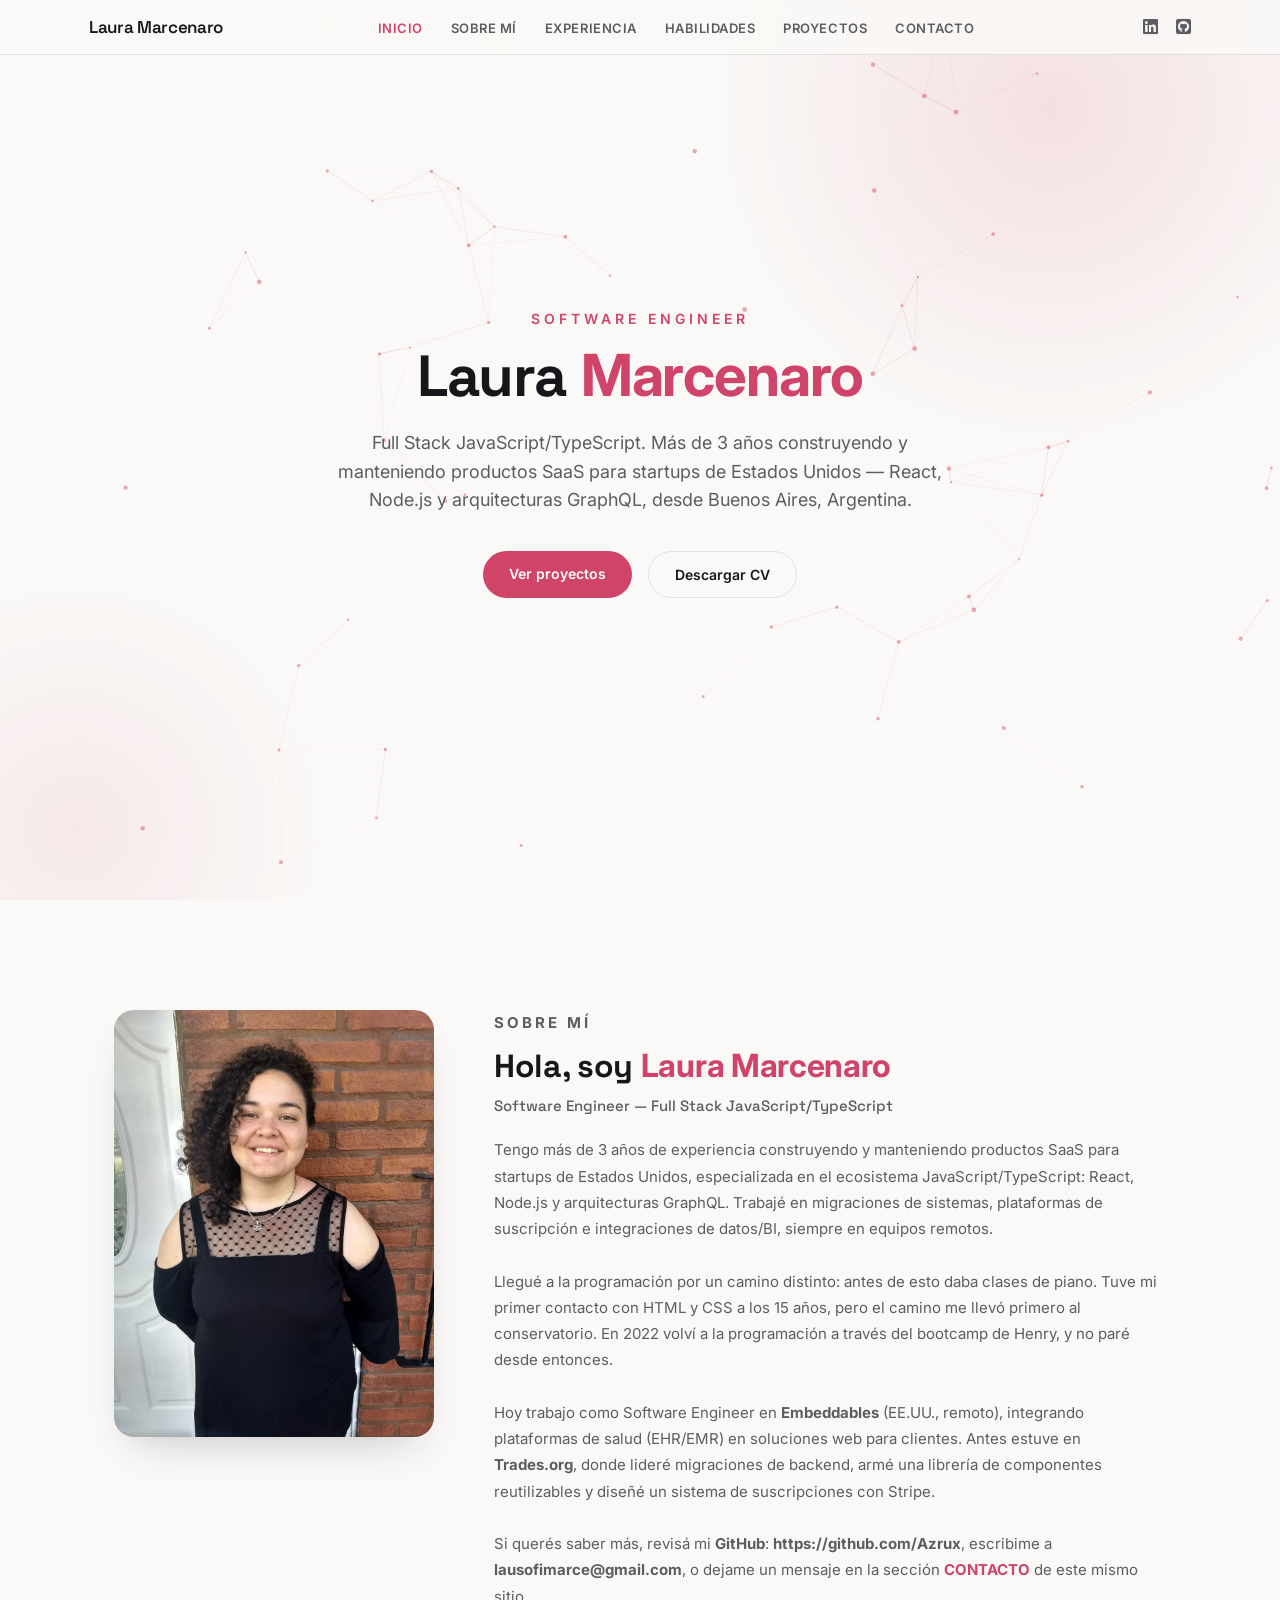
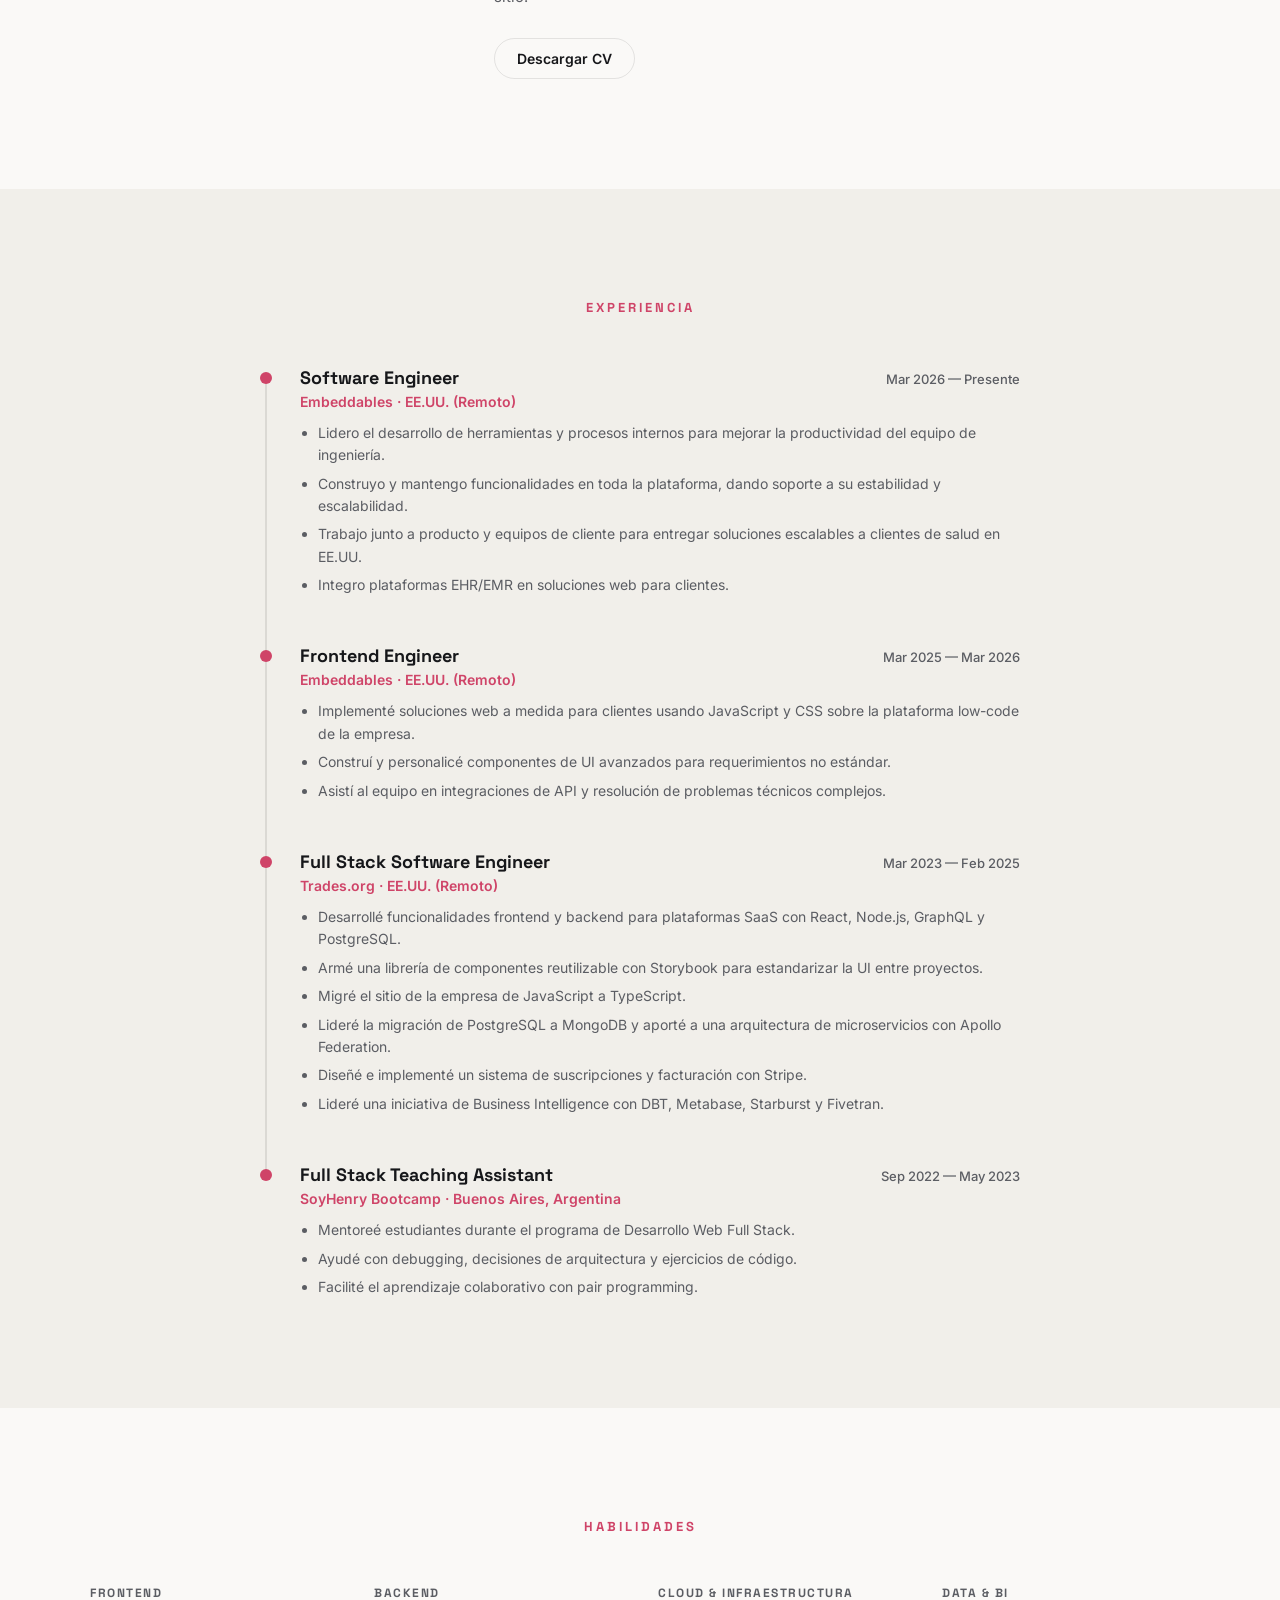
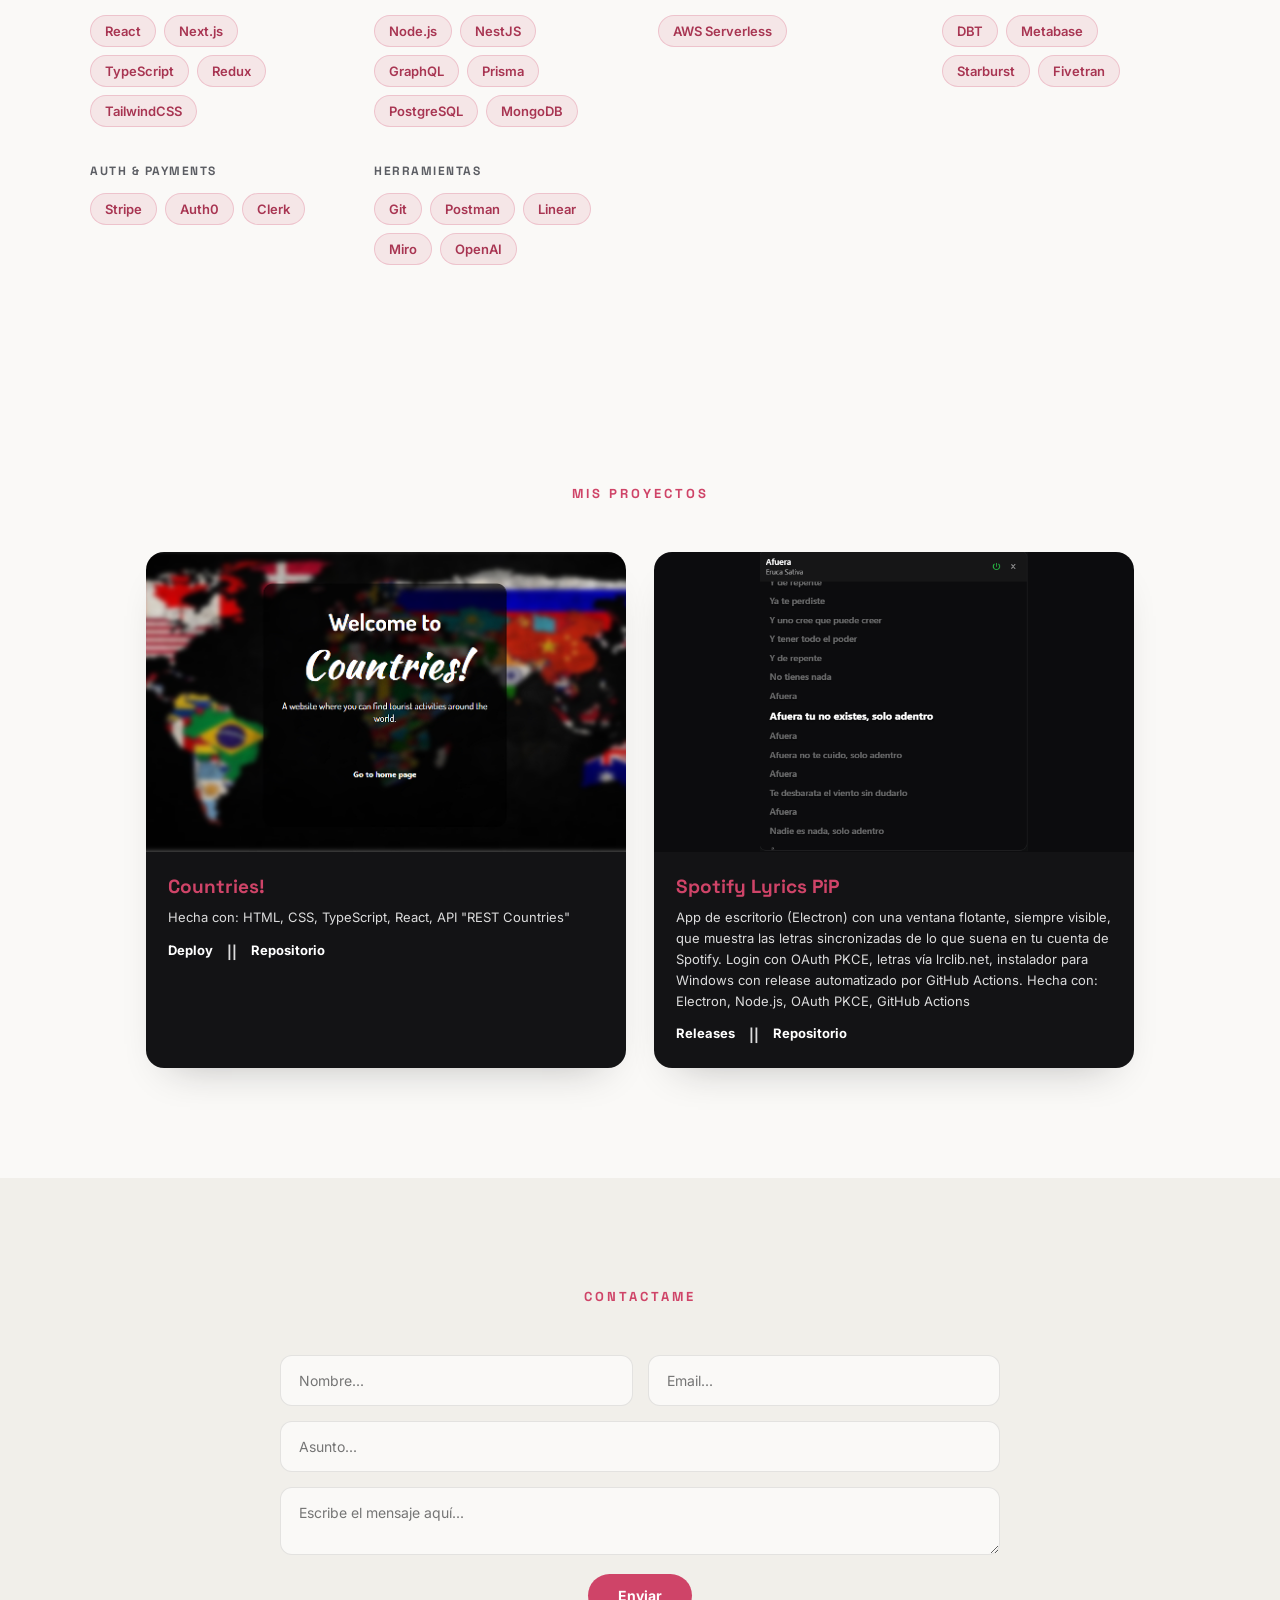
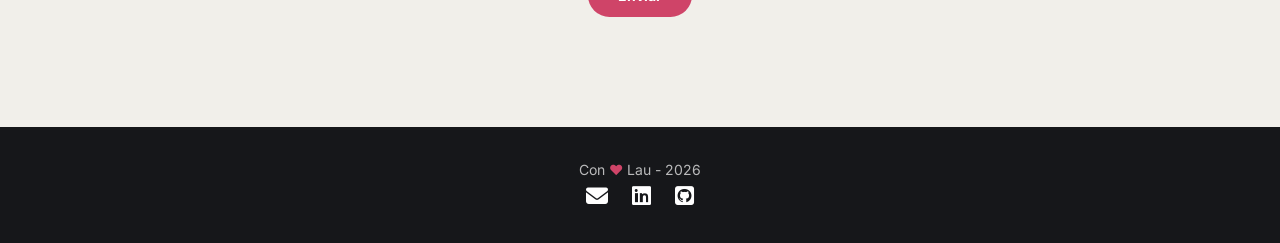
==== commit 87b396b8: "Full visual refresh: real experience, curated projects, modern design Bio and a new Experience timel" ====
--- a/index.html
+++ b/index.html
@@ -4,23 +4,29 @@
     <meta charset="UTF-8">
     <meta http-equiv="X-UA-Compatible" content="IE=edge">
     <meta name="viewport" content="width=device-width, initial-scale=1.0, user-scalable=no">
+    <meta name="description" content="Laura Marcenaro — Software Engineer Full Stack JavaScript/TypeScript. React, Node.js, GraphQL. Buenos Aires, Argentina.">
+    <link rel="preconnect" href="https://fonts.googleapis.com">
+    <link rel="preconnect" href="https://fonts.gstatic.com" crossorigin>
+    <link href="https://fonts.googleapis.com/css2?family=Space+Grotesk:wght@500;600;700&family=Inter:wght@400;500;600;700&display=swap" rel="stylesheet">
     <link rel="stylesheet" href="https://cdnjs.cloudflare.com/ajax/libs/font-awesome/6.2.1/css/all.min.css" integrity="sha512-MV7K8+y+gLIBoVD59lQIYicR65iaqukzvf/nwasF0nqhPay5w/9lJmVM2hMDcnK1OnMGCdVK+iQrJ7lzPJQd1w==" crossorigin="anonymous" referrerpolicy="no-referrer" />
     <link rel="stylesheet" href="./style.css">
-    <title>LM Web Dev</title>
+    <title>Laura Marcenaro — Software Engineer</title>
     <link rel="icon" type="image/x-icon" href="img/code-solid.svg">
 </head>
 <body>
 
   <!-- INITIAL SECTION -->
   <section id="home">
+    <canvas id="hero-canvas"></canvas>
     <div class="content">
       <header>
         <div class='content-header'>
-          <h1>Laura Marcenaro</h1>
+          <a href="#home" class="logo">Laura Marcenaro</a>
           <nav id="nav" class="">
             <ul id="links">
               <li><a href='#home' class="selected" onclick="selected(this)">INICIO</a></li>
-              <li><a href='#about' onclick="selected(this)">SOBRE MI</a></li>
+              <li><a href='#about' onclick="selected(this)">SOBRE MÍ</a></li>
+              <li><a href='#experience' onclick="selected(this)">EXPERIENCIA</a></li>
               <li><a href='#skills' onclick="selected(this)">HABILIDADES</a></li>
               <li><a href='#projects' onclick="selected(this)">PROYECTOS</a></li>
               <li><a href='#contact' onclick="selected(this)">CONTACTO</a></li>
@@ -38,20 +44,19 @@
               <a href='https://github.com/Azrux' target="_blank"><i class="fa-brands fa-square-github"></i></a>
             </div>
 
-
         </div>
       </header>
       <div class="introduction">
-        <p class="welcome">Bienvenidos</p>
-        <h2>Soy <span>Laura Marcenaro</span>, Desarrolladora Web Full Stack</h2>
+        <p class="welcome">Software Engineer</p>
+        <h1>Laura <span>Marcenaro</span></h1>
         <p class="description">
-          Tengo 29 años, soy de Buenos Aires, Argentina.
-          <br>
-          Empecé a estudiar HTML y CSS de manera autodidacta a los 15 años.
-          <br>
-          En diciembre de 2022 se me presentó la oportunidad y me anoté al bootcamp de Henry para estudiar programación.
+          Full Stack JavaScript/TypeScript. Más de 3 años construyendo y manteniendo productos SaaS
+          para startups de Estados Unidos — React, Node.js y arquitecturas GraphQL, desde Buenos Aires, Argentina.
         </p>
-        <a href="#projects">Proyectos</a>
+        <div class="hero-cta">
+          <a href="#projects" class="btn-primary">Ver proyectos</a>
+          <a href="assets/Laura-Marcenaro-CV.pdf" target="_blank" class="btn-secondary">Descargar CV</a>
+        </div>
       </div>
     </div>
   </section>
@@ -59,143 +64,199 @@
   <!-- ABOUT ME SECTION -->
   <section id="about">
     <div class="photo-container">
-      <img src="./img/perfil linkedin.jpg" alt="profile picture">
+      <img src="./img/perfil linkedin.jpg" alt="Foto de perfil de Laura Marcenaro">
     </div>
     <div class="about">
-      <p href="" class="title-section">Sobre mi</p>
-      <h2>🖐 Hola, soy <span>Laura Marcenaro</span></h2>
-      <h3>Desarrolladora Web Full Stack</h3>
+      <p class="title-section">Sobre mí</p>
+      <h2>Hola, soy <span>Laura Marcenaro</span></h2>
+      <h3>Software Engineer — Full Stack JavaScript/TypeScript</h3>
       <p>
-        🎹 <br>
-        Hasta hace poco me dedicaba a dar clases de piano en una escuela privada cerca del barrio en el que vivo. Intenté en algún momento entrar a la universidad para estudiar algo relacionado a sistemas, pero la vida me llevó a estudiar piano en un conservatorio y me encuentro agradecida de ello. Descubrí que me gusta mucho tocar el piano, sin embargo, había elegido un profesorado como carrera y al poco tiempo me di cuenta que no quería dar clases toda la vida. <strike> Ni tenía la paciencia para dedicarme 12hs diarias a tocar el piano para poder vivir de eso. </strike>
-        <br>
-        <br>
-        💻 <br>
-         Afortunadamente un familiar me recomendó Henry y me reencontré con la programación. Ese fue el empujoncito que necesitaba para decidir cambiar mi futuro profesional.
-         Había tenido un muy buen primer contacto con HTML y CSS a los 15 años. Aunque la tecnología avanzó mucho desde entonces, me alegra estar redescubriendo este mundo ♥.
-        <br>
-        <br>
-        💰<br>
-        Ingresé al bootcamp de Henry pensando, principalmente, en conseguir un empleo mejor remunerado que el que tenía en ese momento.
-        Es así como al día de hoy, y después de más de 9 largos e intensos meses de pelearme conmigo misma y con el código, me encuentro buscando un trabajo en el ámbito de la programación. 
-        <br>
-        <br>
-        🤓<br>
-        El piano es un instrumento bastante solitario... En mi paso por el bootcamp descubrí que me gusta trabajar en grupo y siempre estoy dispuesta a ayudar a los demás. Soy también responsable y dedicada a mis tareas. Cuento con conocimientos en <b>HTML, CSS, JavaScript, TypeScript, Bootstrap, React, Redux, NodeJS, Express, SQL, Sequelize</b> y tengo algunos proyectos y más tecnologías en la mira.
-        También se utilizar <b>Postman, Trello</b> y alguito de metodología <b>SCRUM</b>. 
-        <br>
-        <br>
-        📧<br>
-        Si querés saber más sobre mi, podés contactarme al mail: <b>lausofimarce@gmail.com</b>
-        <br>
-        Revisar mi <b>GitHub</b> en donde vas a poder ver proyectos que voy subiendo: <b>https://github.com/Azrux</b>
-        <br>
-        O dejarme un mensaje en la sección <a href="#contact" class="contactMe">CONTACTO</a> de este mismo proyecto
-        <br>
-        <br>
-        Gracias por leer ♥</p>
-      <a href="https://drive.google.com/file/d/1jPLOEFvHBsKlfjX0xaVp2-VnyvkBwsYs/view?usp=share_link" target="_blank" class="download">Descargar CV</a>
+        Tengo más de 3 años de experiencia construyendo y manteniendo productos SaaS para startups de Estados
+        Unidos, especializada en el ecosistema JavaScript/TypeScript: React, Node.js y arquitecturas GraphQL.
+        Trabajé en migraciones de sistemas, plataformas de suscripción e integraciones de datos/BI, siempre en
+        equipos remotos.
+        <br><br>
+        Llegué a la programación por un camino distinto: antes de esto daba clases de piano. Tuve mi primer
+        contacto con HTML y CSS a los 15 años, pero el camino me llevó primero al conservatorio. En 2022 volví a
+        la programación a través del bootcamp de Henry, y no paré desde entonces.
+        <br><br>
+        Hoy trabajo como Software Engineer en <b>Embeddables</b> (EE.UU., remoto), integrando plataformas de
+        salud (EHR/EMR) en soluciones web para clientes. Antes estuve en <b>Trades.org</b>, donde lideré
+        migraciones de backend, armé una librería de componentes reutilizables y diseñé un sistema de
+        suscripciones con Stripe.
+        <br><br>
+        Si querés saber más, revisá mi <b>GitHub</b>: <b>https://github.com/Azrux</b>, escribime a
+        <b>lausofimarce@gmail.com</b>, o dejame un mensaje en la sección
+        <a href="#contact" class="contactMe">CONTACTO</a> de este mismo sitio.
+      </p>
+      <a href="assets/Laura-Marcenaro-CV.pdf" target="_blank" class="download">Descargar CV</a>
+    </div>
+  </section>
+
+  <!-- EXPERIENCE SECTION -->
+  <section id="experience">
+    <h3 class="title-section">Experiencia</h3>
+    <div class="timeline">
+      <div class="timeline-item">
+        <div class="timeline-marker"></div>
+        <div class="timeline-content">
+          <div class="timeline-head">
+            <h4>Software Engineer</h4>
+            <span class="timeline-date">Mar 2026 — Presente</span>
+          </div>
+          <p class="timeline-company">Embeddables · EE.UU. (Remoto)</p>
+          <ul>
+            <li>Lidero el desarrollo de herramientas y procesos internos para mejorar la productividad del equipo de ingeniería.</li>
+            <li>Construyo y mantengo funcionalidades en toda la plataforma, dando soporte a su estabilidad y escalabilidad.</li>
+            <li>Trabajo junto a producto y equipos de cliente para entregar soluciones escalables a clientes de salud en EE.UU.</li>
+            <li>Integro plataformas EHR/EMR en soluciones web para clientes.</li>
+          </ul>
+        </div>
+      </div>
+
+      <div class="timeline-item">
+        <div class="timeline-marker"></div>
+        <div class="timeline-content">
+          <div class="timeline-head">
+            <h4>Frontend Engineer</h4>
+            <span class="timeline-date">Mar 2025 — Mar 2026</span>
+          </div>
+          <p class="timeline-company">Embeddables · EE.UU. (Remoto)</p>
+          <ul>
+            <li>Implementé soluciones web a medida para clientes usando JavaScript y CSS sobre la plataforma low-code de la empresa.</li>
+            <li>Construí y personalicé componentes de UI avanzados para requerimientos no estándar.</li>
+            <li>Asistí al equipo en integraciones de API y resolución de problemas técnicos complejos.</li>
+          </ul>
+        </div>
+      </div>
+
+      <div class="timeline-item">
+        <div class="timeline-marker"></div>
+        <div class="timeline-content">
+          <div class="timeline-head">
+            <h4>Full Stack Software Engineer</h4>
+            <span class="timeline-date">Mar 2023 — Feb 2025</span>
+          </div>
+          <p class="timeline-company">Trades.org · EE.UU. (Remoto)</p>
+          <ul>
+            <li>Desarrollé funcionalidades frontend y backend para plataformas SaaS con React, Node.js, GraphQL y PostgreSQL.</li>
+            <li>Armé una librería de componentes reutilizable con Storybook para estandarizar la UI entre proyectos.</li>
+            <li>Migré el sitio de la empresa de JavaScript a TypeScript.</li>
+            <li>Lideré la migración de PostgreSQL a MongoDB y aporté a una arquitectura de microservicios con Apollo Federation.</li>
+            <li>Diseñé e implementé un sistema de suscripciones y facturación con Stripe.</li>
+            <li>Lideré una iniciativa de Business Intelligence con DBT, Metabase, Starburst y Fivetran.</li>
+          </ul>
+        </div>
+      </div>
+
+      <div class="timeline-item">
+        <div class="timeline-marker"></div>
+        <div class="timeline-content">
+          <div class="timeline-head">
+            <h4>Full Stack Teaching Assistant</h4>
+            <span class="timeline-date">Sep 2022 — May 2023</span>
+          </div>
+          <p class="timeline-company">SoyHenry Bootcamp · Buenos Aires, Argentina</p>
+          <ul>
+            <li>Mentoreé estudiantes durante el programa de Desarrollo Web Full Stack.</li>
+            <li>Ayudé con debugging, decisiones de arquitectura y ejercicios de código.</li>
+            <li>Facilité el aprendizaje colaborativo con pair programming.</li>
+          </ul>
+        </div>
+      </div>
     </div>
   </section>
 
   <!-- SKILLS SECTION -->
   <section id="skills">
     <h3 class="title-section">Habilidades</h3>
-    <div class="row">
-      <div class="skill">
-        <h4>Habilidades técnicas</h4>
-          <hr>    
-          <span class="icon"><img src='./Logos/css3.svg' title='CSS' alt='css'/></span>
-            <!-- <span class="icon"><img src='./Logos/cssmodules.svg' title='CSS modules' alt='cssModules'/></span> -->
-            <span class="icon"><img src='./Logos/bootstrap.svg' title='Bootstrap' alt='bootstrap'/></span>
-            <span class="icon"><img src='./Logos/html5.svg' title='HTML 5' alt='html5'/></span>
-            <span class="icon"><img src='./Logos/javascript.svg' title='JavaScript' alt='javascript'/></span>
-            <span class="icon"><img src='./Logos/typescript.svg' title='TypeScript' alt='typescript'/></span>
-            <span class="icon"><img src='./Logos/react.svg' title='ReactJs' alt='react'/></span>
-            <span class="icon"><img src='./Logos/redux.svg' title='Redux' alt='redux'/></span>
-            <span class="icon"><img src='./Logos/nodedotjs.svg' title='Node.js' alt='nodeJs'/></span>
-            <span class="icon"><img src='./Logos/express.svg' title='Express.js' alt='express'/></span>
-            <span class="icon"><img src='./Logos/postgresql.svg' title='PostgreSQL' alt='postgres'/></span>
-            <span class="icon"><img src='./Logos/sequelize.svg' title='Sequelize' alt='sequelize'/></span>
-            <span class="icon"><img src='./Logos/git.svg' title='Git' alt='git'/></span>
-      </div>
-      <div class="skill">
-        <h4>Habilidades blandas</h4>
-          <hr>
-          <span class="soft">🤔</span>
-          <p>Análisis de problemas</p>
-          <span class="soft">🤓</span>
-          <p>Aprendizaje ágil</p>
-          <span class="soft">🤝</span>
-          <p>Colaboración</p>
-          <span class="soft">🧠</span>
-          <p>Pensamiento lógico</p>
-          <span class="soft">📅</span>
-          <p>Planificación y organización</p>
-          <span class="soft">🤜🤛</span>
-          <p>Trabajo en equipo</p>
-          <span class="soft">🎯</span>
-          <p>Tenacidad</p>
+    <div class="skills-grid">
+      <div class="skill-group">
+        <h4>Frontend</h4>
+        <div class="pills">
+          <span class="pill">React</span>
+          <span class="pill">Next.js</span>
+          <span class="pill">TypeScript</span>
+          <span class="pill">Redux</span>
+          <span class="pill">TailwindCSS</span>
+        </div>
+      </div>
+      <div class="skill-group">
+        <h4>Backend</h4>
+        <div class="pills">
+          <span class="pill">Node.js</span>
+          <span class="pill">NestJS</span>
+          <span class="pill">GraphQL</span>
+          <span class="pill">Prisma</span>
+          <span class="pill">PostgreSQL</span>
+          <span class="pill">MongoDB</span>
+        </div>
+      </div>
+      <div class="skill-group">
+        <h4>Cloud &amp; Infraestructura</h4>
+        <div class="pills">
+          <span class="pill">AWS Serverless</span>
+        </div>
+      </div>
+      <div class="skill-group">
+        <h4>Data &amp; BI</h4>
+        <div class="pills">
+          <span class="pill">DBT</span>
+          <span class="pill">Metabase</span>
+          <span class="pill">Starburst</span>
+          <span class="pill">Fivetran</span>
+        </div>
+      </div>
+      <div class="skill-group">
+        <h4>Auth &amp; Payments</h4>
+        <div class="pills">
+          <span class="pill">Stripe</span>
+          <span class="pill">Auth0</span>
+          <span class="pill">Clerk</span>
+        </div>
+      </div>
+      <div class="skill-group">
+        <h4>Herramientas</h4>
+        <div class="pills">
+          <span class="pill">Git</span>
+          <span class="pill">Postman</span>
+          <span class="pill">Linear</span>
+          <span class="pill">Miro</span>
+          <span class="pill">OpenAI</span>
+        </div>
       </div>
     </div>
   </section>
 
   <!-- PROJECTS SECTION -->
   <section id="projects">
-    <h3 class="title-section">MIS PROYECTOS</h3>
+    <h3 class="title-section">Mis proyectos</h3>
     <div class="row">
       <div class="project">
-        <div class="overlay"></div>
-          <img src="./img/LandingPI.png" alt="Proyecto: Countries!">
+        <img src="./img/LandingPI.png" alt="Proyecto: Countries!">
         <div class="info">
           <h4>Countries!</h4>
-          <P>Hecha con:<br>HTML, CSS, Typescript, React, API "REST countries"
-            <br>
-            <div class="links">
-              <a href="https://countries-no-db.onrender.com/" target="_blank">Deploy</a>
-              <p>||</p>
-              <a href="https://github.com/Azrux/countries-no-db" target="_blank">Repositorio</a></P>
-            </div>
-        </div>
-      </div>
-      <div class="project">
-        <div class="overlay"></div>
-        <img src="./img/LandingPF.png" alt="Proyecto: Club Athenas">
+          <p>Hecha con: HTML, CSS, TypeScript, React, API "REST Countries"</p>
+          <div class="links">
+            <a href="https://countries-no-db.onrender.com/" target="_blank">Deploy</a>
+            <p>||</p>
+            <a href="https://github.com/Azrux/countries-no-db" target="_blank">Repositorio</a>
+          </div>
+        </div>
+      </div>
+      <div class="project project--contain">
+        <img src="./img/SpotifyLyricsPiP.png" alt="Proyecto: Spotify Lyrics PiP">
         <div class="info">
-          <h4>Club Athenas</h4>
-          <P>Es una App Full Stack hecha en grupo. Utilizamos:<br>HTML, Bootstrap, Javascript, React, Redux, Node.Js, Express.Js, PostgreSQL, Sequelize, Auth0, pasarela de pagos "Mercado Pago"
-            <br>
-            <div class="links">
-              <a href="https://github.com/MATarg81/proyecto-final" target="_blank">Repositorio</a></P>
-            </div></P>
-        </div>
-      </div>
-      <div class="project">
-        <div class="overlay"></div>
-        <img src="./img/Tasks.png" alt="Proyecto: Tasks">
-        <div class="info">
-          <h4>Tasks</h4>
-          <P>Es una App sencilla, solo front. Utilicé:<br>TypeScript, React y Bootstrap
-            <br>
-            <div class="links">
-              <a href="https://tasks-h6x1.onrender.com/" target="_blank">Deploy</a>
-              <p>||</p>
-              <a href="https://github.com/Azrux/Tasks" target="_blank">Repositorio</a></P>
-            </div></P>
-        </div>
-      </div>
-      <div class="project">
-        <div class="overlay"></div>
-        <img src="./img/Calculadora.png" alt="Proyecto: Calculadora">
-        <div class="info">
-          <h4>Calculadora</h4>
-          <P>App simple. Hecha con:<br>React, TypeScript, Material UI.
-            <br>
-            <div class="links">
-              <a href="https://calculator-ctfa.onrender.com/" target="_blank">Deploy</a>
-              <p>||</p>
-              <a href="https://github.com/Azrux/calculator" target="_blank">Repositorio</a></P>
-            </div></P>
+          <h4>Spotify Lyrics PiP</h4>
+          <p>App de escritorio (Electron) con una ventana flotante, siempre visible, que muestra las letras
+            sincronizadas de lo que suena en tu cuenta de Spotify. Login con OAuth PKCE, letras vía lrclib.net,
+            instalador para Windows con release automatizado por GitHub Actions. Hecha con: Electron, Node.js,
+            OAuth PKCE, GitHub Actions</p>
+          <div class="links">
+            <a href="https://github.com/Azrux/spotify-lyrics-pip/releases" target="_blank">Releases</a>
+            <p>||</p>
+            <a href="https://github.com/Azrux/spotify-lyrics-pip" target="_blank">Repositorio</a>
+          </div>
         </div>
       </div>
     </div>
@@ -229,8 +290,9 @@
 
   <!-- FOOTER SECTION -->
   <footer>
-    <P>Con <span>♥</span> Lau - 2023</P>
+    <p>Con <span>♥</span> Lau - 2026</p>
     <div class="social">
+      <a href='mailto:lausofimarce@gmail.com'><i class="fa-solid fa-envelope"></i></a>
       <a href='https://www.linkedin.com/in/laura-marcenaro/' target="_blank"><i class="fa-brands fa-linkedin"></i></a>
       <a href='https://github.com/Azrux' target="_blank"><i class="fa-brands fa-square-github"></i></a>
     </div>
@@ -238,4 +300,4 @@
 
   <script src="./index.js"></script>
 </body>
-</html>
+</html>
--- a/style.css
+++ b/style.css
@@ -1,399 +1,532 @@
-@import url('https://fonts.googleapis.com/css2?family=Montserrat:wght@200;400;600&display=swap');
-
-
-*{
+@import url('https://fonts.googleapis.com/css2?family=Space+Grotesk:wght@500;600;700&family=Inter:wght@400;500;600;700&display=swap');
+
+:root {
+    --bg: #faf9f7;
+    --bg-alt: #f1efea;
+    --text: #16171a;
+    --text-muted: #5b5d63;
+    --accent: #cf4468;
+    --accent-dark: #a83552;
+    --accent-soft: rgba(207, 68, 104, 0.1);
+    --accent-soft-border: rgba(207, 68, 104, 0.22);
+    --border: rgba(22, 23, 26, 0.1);
+    --header-h: 68px;
+    --font-head: 'Space Grotesk', 'Inter', sans-serif;
+    --font-body: 'Inter', sans-serif;
+}
+
+* {
     margin: 0px;
     padding: 0;
     box-sizing: border-box;
-    font-family: 'Montserrat';
+    font-family: var(--font-body);
 }
 
 html {
     scroll-behavior: smooth;
-}
-
-/* INITIAL SECTION */
-
-#home {
-    background: linear-gradient(rgba(0,0,0,0.7), rgba(0,0,0,0.7)), url('./img/background.jpg');
-    background-size: cover;
-    background-position: center center;
-    height: 100vh;
-}
-
-#home .content header {
-    background-color: rgba(0,0,0,0.8);
+    background: var(--bg);
+}
+
+body {
+    color: var(--text);
+}
+
+h1, h2, h3, h4, .logo {
+    font-family: var(--font-head);
+}
+
+/* HEADER (shared, fixed) */
+
+header {
     position: fixed;
     width: 100%;
     z-index: 100;
     top: 0;
-}
-
-#home .content header .content-header {
-    max-width: 1100px;
+    /* Forces its own compositing layer — without this, some Chromium builds
+       mis-order a fixed + backdrop-filter header against other positioned
+       content (e.g. the timeline dots) while scrolling. */
+    transform: translateZ(0);
+    background: rgba(250, 249, 247, 0.82);
+    backdrop-filter: blur(10px);
+    -webkit-backdrop-filter: blur(10px);
+    border-bottom: 1px solid var(--border);
+}
+
+.content-header {
+    max-width: 1150px;
     margin: auto;
     display: flex;
     justify-content: space-between;
     align-items: center;
-    padding: 10px 20px;
-}
-
-#home .content header .content-header h1 {
-    text-align: center;
-    color: #ff5080;
-}
-#home .content header .content-header nav ul {
+    padding: 16px 24px;
+}
+
+.content-header .logo {
+    text-decoration: none;
+    font-weight: 600;
+    font-size: 17px;
+    color: var(--text);
+    letter-spacing: -0.02em;
+}
+
+.content-header nav ul {
     list-style: none;
     display: flex;
     align-items: center;
 }
 
-#home .content header .content-header nav ul li a {
-    text-decoration: none;
-    color: #fff;
-    margin: 0 12px;
-    font-weight: 400;
-    transition: 0.5s;
-}
-
-#home .content header .content-header nav ul li a:hover {
-    color: #ff5080;
-}
-
-#home .content header .content-header .social a {
-    text-decoration: none;
-    color: #fff;
+.content-header nav ul li a {
+    text-decoration: none;
+    color: var(--text-muted);
+    margin: 0 14px;
+    font-size: 13px;
+    font-weight: 600;
+    letter-spacing: 0.04em;
+    transition: 0.3s;
+}
+
+.content-header nav ul li a:hover {
+    color: var(--accent);
+}
+
+.content-header .selected {
+    color: var(--accent) !important;
+}
+
+.content-header .social a {
+    text-decoration: none;
+    color: var(--text-muted);
     display: inline-block;
-    margin-left: 10px;
-    transition: 0.5s;
-}
-
-#home .content header .content-header .social a:hover{
-    color: #ff5080;
-}
-
-#home .content header .content-header .selected {
-    color: #ff5080;
+    margin-left: 14px;
+    font-size: 17px;
+    transition: 0.3s;
+}
+
+.content-header .social a:hover {
+    color: var(--accent);
+}
+
+#nav-icon {
+    color: var(--text);
+    display: none;
+    cursor: pointer;
+}
+
+/* HERO SECTION */
+
+#home {
+    position: relative;
+    min-height: 100vh;
+    overflow: hidden;
+    background:
+        radial-gradient(560px circle at 82% 12%, rgba(207, 68, 104, 0.14), transparent 60%),
+        radial-gradient(420px circle at 6% 92%, rgba(207, 68, 104, 0.09), transparent 60%),
+        var(--bg);
+}
+
+#hero-canvas {
+    position: absolute;
+    inset: 0;
+    width: 100%;
+    height: 100%;
+    z-index: 0;
+    pointer-events: none;
+}
+
+#home .content {
+    position: relative;
+    z-index: 1;
 }
 
 #home .content .introduction {
-    max-width: 1100px;
-    height: 100vh;
+    max-width: 800px;
+    min-height: 100vh;
     margin: auto;
-    color: #fff;
+    padding: var(--header-h) 24px 60px;
     display: flex;
     flex-direction: column;
     align-items: center;
     justify-content: center;
+    text-align: center;
 }
 
 #home .content .introduction .welcome {
-    font-size: 16px;
-    margin-bottom: 20px;
+    font-size: 14px;
+    margin-bottom: 18px;
     text-transform: uppercase;
-    letter-spacing: 5px;
-}
-
-#home .content .introduction h2
- {
-    font-size: 55px;
-    margin-bottom: 25px;
+    letter-spacing: 4px;
+    color: var(--accent);
+    font-weight: 600;
+}
+
+#home .content .introduction h1 {
+    font-size: 58px;
+    font-weight: 700;
+    line-height: 1.05;
+    letter-spacing: -0.02em;
+    margin-bottom: 22px;
+}
+
+#home .content .introduction h1 span {
+    color: var(--accent);
+}
+
+#home .content .introduction .description {
+    max-width: 620px;
+    margin: 0 auto;
+    font-size: 18px;
+    line-height: 1.6;
+    color: var(--text-muted);
+}
+
+.hero-cta {
+    display: flex;
+    gap: 16px;
+    margin-top: 36px;
+    flex-wrap: wrap;
+    justify-content: center;
+}
+
+.btn-primary,
+.btn-secondary {
+    text-decoration: none;
+    display: inline-block;
+    padding: 14px 26px;
+    border-radius: 30px;
+    font-weight: 600;
+    font-size: 14px;
+    transition: 0.3s;
+}
+
+.btn-primary {
+    background: var(--accent);
+    color: #fff;
+}
+
+.btn-primary:hover {
+    background: var(--accent-dark);
+}
+
+.btn-secondary {
+    border: 1.5px solid var(--border);
+    color: var(--text);
+}
+
+.btn-secondary:hover {
+    border-color: var(--accent);
+    color: var(--accent);
+}
+
+/* SECTION TITLE (shared) */
+
+.title-section {
+    font-size: 13px;
+    text-transform: uppercase;
+    letter-spacing: 3px;
+    color: var(--accent);
+    font-weight: 700;
+    margin-bottom: 10px;
+}
+
+h3.title-section {
     text-align: center;
-}
-
-#home .content .introduction h2 span {
-    font-size: 50px;
-    color: #ff5080;
-}
-
-#home .content .introduction .description {
-    max-width: 700px;
-    margin: 25px;
-    font-size: 18px;
-    text-align: center;
-}
-
-#home .content .introduction a {
-    text-decoration: none;
-    display: inline-block;
-    margin: 25px;
-    padding: 20px 25px;
-    border: 2px solid #fff;
-    border-radius: 50px;
-    color: #fff;
-    font-weight: bold;
-    text-transform: uppercase;
-    transition: 0.5s;
-}
-
-#home .content .introduction a:hover {
-    background-color: #ff5080;
-}
-
-#nav-icon {
-    color: #fff;
-    display: none;
-}
-
-/*ABOUT ME SECTION*/
+    font-size: 13px;
+}
+
+/* ABOUT SECTION */
+
 #about {
     max-width: 1100px;
     margin: auto;
-    padding: 100px 15px;
-    color: #111135;
-    display: flex;
+    padding: 110px 24px;
+    display: flex;
+    gap: 60px;
 }
 
 #about .photo-container {
-    max-width: 400px;
-    margin-right: 80px;
-}
-
-#about .photo-container img{
-    padding: 20px;
+    max-width: 320px;
+    flex-shrink: 0;
+}
+
+#about .photo-container img {
     width: 100%;
     border-radius: 20px;
-    background-color: #f3f3f3;
-}
-
-#about .about {
-    margin: 0 40px;
-}
-
-#about .about .title-section {
-    font-size: 22px;
-    text-transform: uppercase;
-    color: #111135;
-    text-decoration: underline;
-    text-decoration-color: #d3d3d3;
-    text-decoration-thickness: 5px;
+    background-color: var(--bg-alt);
+    box-shadow: 0 20px 40px -20px rgba(22, 23, 26, 0.25);
 }
 
 #about .about h2 {
-    font-size: 34px;
-    font-weight: bold;
-    margin: 20px 0;
-    letter-spacing: 2px;
+    font-size: 32px;
+    font-weight: 700;
+    margin: 4px 0 10px;
+    letter-spacing: -0.01em;
 }
 
 #about .about h2 span {
-    color: #ff5080;
+    color: var(--accent);
 }
 
 #about .about h3 {
-    font-size: 18px;
+    font-size: 15px;
     font-weight: 500;
-    text-transform: uppercase;
-    margin-bottom: 20px;
-    letter-spacing: 1px;
+    color: var(--text-muted);
+    margin-bottom: 22px;
 }
 
 #about .about p {
-    font-size: 14px;
-    line-height: 25px;
-    color: #565656;
-    margin-bottom: 12px;
+    font-size: 15px;
+    line-height: 1.75;
+    color: var(--text-muted);
 }
 
 #about .about .download {
     display: inline-block;
     text-decoration: none;
-    color: #000;
+    color: var(--text);
     border-radius: 30px;
-    padding: 10px 20px;
-    border: 1px solid #000;
-    margin-top: 30px;
-    transition: 0.5s;
+    padding: 11px 22px;
+    border: 1.5px solid var(--border);
+    margin-top: 28px;
+    font-weight: 600;
+    font-size: 14px;
+    transition: 0.3s;
 }
 
 #about .about .contactMe {
     text-decoration: none;
-    font-weight: bold;
+    font-weight: 700;
+    color: var(--accent);
+}
+
+#about .about .download:hover {
+    background-color: var(--accent);
+    border-color: var(--accent);
+    color: #fff;
+}
+
+/* EXPERIENCE SECTION */
+
+#experience {
+    background: var(--bg-alt);
+    padding: 110px 24px;
+}
+
+.timeline {
+    max-width: 760px;
+    margin: 50px auto 0;
+}
+
+.timeline-item {
+    display: grid;
+    grid-template-columns: 16px 1fr;
+    column-gap: 24px;
+    position: relative;
+    padding-bottom: 48px;
+}
+
+.timeline-item:last-child {
+    padding-bottom: 0;
+}
+
+.timeline-marker {
+    width: 12px;
+    height: 12px;
+    border-radius: 50%;
+    background: var(--accent);
+    margin-top: 6px;
+    position: relative;
+}
+
+/* Runs from this item's dot center (6px margin-top + 6px half-height = 12px)
+   to the next item's dot center, which sits exactly 12px past this item's
+   own bottom edge (padding-bottom separates items with no gap between them). */
+.timeline-item:not(:last-child)::before {
+    content: '';
+    position: absolute;
+    left: 5px;
+    top: 12px;
+    bottom: -12px;
+    width: 2px;
+    background: var(--border);
+}
+
+.timeline-head {
+    display: flex;
+    flex-wrap: wrap;
+    justify-content: space-between;
+    align-items: baseline;
+    gap: 8px 16px;
+}
+
+.timeline-content h4 {
+    font-size: 18px;
+    font-weight: 700;
+}
+
+.timeline-date {
+    font-size: 13px;
+    color: var(--text-muted);
+    font-weight: 500;
+    white-space: nowrap;
+}
+
+.timeline-company {
+    font-size: 14px;
+    color: var(--accent);
+    font-weight: 600;
+    margin: 4px 0 12px;
+}
+
+.timeline-content ul {
+    padding-left: 18px;
+    display: flex;
+    flex-direction: column;
+    gap: 6px;
+}
+
+.timeline-content li {
+    font-size: 14px;
+    line-height: 1.6;
+    color: var(--text-muted);
+}
+
+/* SKILLS SECTION */
+
+#skills {
+    padding: 110px 24px;
+    text-align: center;
+}
+
+.skills-grid {
+    display: grid;
+    grid-template-columns: repeat(auto-fit, minmax(230px, 1fr));
+    gap: 36px;
+    max-width: 1100px;
+    margin: 50px auto 0;
+    text-align: left;
+}
+
+.skill-group h4 {
+    font-size: 12px;
     text-transform: uppercase;
-    transition: 0.5s;
-    border-radius: 30px;
-}
-
-#about .about .download:hover,
-#about .about .contactMe:hover {
-    background-color: #ff5080;
-    color: #fff;
-}
-
-
-/* SKILLS SECTION */
-
-#skills {
-    padding: 100px 15px;
-    text-align: center;
-    background-color: #f3f3f3;
-}
-
-#skills .title-section {
-    text-align: center;
-    font-size: 22px;
-    text-transform: uppercase;
-    color: #111135;
-    text-decoration: underline;
-    text-decoration-color: #d3d3d3;
-    text-decoration-thickness: 5px;
-}
-
-#skills .row {
-    display: flex;
-    justify-content: space-around;
-    max-width: 1150px;
-    margin: 30px auto;
-}
-
-#skills .row .skill {
-    max-width: 350px;
-    width: 350px;
-    background-color: #fff;
-    padding: 30px;
-    margin: 10px 5px;
-    border-radius: 5px;
-    transition: 0.5s;
-}
-
-#skills .row .skill:hover {
-    box-shadow: 5px 5px 10px #565656, -5px -5px 10px #8a8a8a;
-}
-
-#skills .row .skill h4 {
-    font-size: 22px;
-    margin-bottom: 25px;
-}
-
-#skills .row .skill .icon{ 
-    display: inline-block;
-    width: 70px;
-    height: 70px;
-    border-radius: 50%;
-    background-color: #d3d3d3;
-    padding: 20px;
-    margin-bottom: 25px;
-}
-
-#skills .row .skill .soft {
-    font-size: 23px;
-}
-
-#skills .row .skill hr {
-    width: 30%;
-    margin: auto;
-    color: #000;
-    margin-bottom: 25px;
-}
-
-#skills .row .skill p {
-    font-size: 14px;
-    line-height: 22px;
+    letter-spacing: 1.5px;
+    color: var(--text-muted);
+    margin-bottom: 14px;
+}
+
+.pills {
+    display: flex;
+    flex-wrap: wrap;
+    gap: 8px;
+}
+
+.pill {
+    background: var(--accent-soft);
+    border: 1px solid var(--accent-soft-border);
+    color: var(--accent-dark);
+    padding: 7px 14px;
+    border-radius: 999px;
+    font-size: 13px;
+    font-weight: 600;
 }
 
 /* PROJECTS SECTION */
 
 #projects {
     max-width: 1100px;
-    padding: 100px 0;
+    padding: 110px 24px;
     margin: auto;
 }
 
-#projects .title-section {
-    text-align: center;
-    font-size: 22px;
-    text-transform: uppercase;
-    color: #111135;
-    text-decoration: underline;
-    text-decoration-color: #d3d3d3;
-    text-decoration-thickness: 5px;
-}
-
 #projects .row {
     display: flex;
     flex-wrap: wrap;
-    justify-content: space-around;
+    justify-content: center;
     align-items: stretch;
-    justify-items: center;
-    margin: 10px 0;
+    gap: 28px;
+    margin: 50px 0 0;
 }
 
 #projects .row .project {
-    max-width: 450px;
-    border: 1px solid #000;
-    margin: 10px 10px;
-    position: relative;
+    width: 100%;
+    max-width: 480px;
+    border-radius: 18px;
+    box-shadow: 0 20px 40px -24px rgba(22, 23, 26, 0.3);
+    margin: 0;
     overflow: hidden;
+    display: flex;
+    flex-direction: column;
+    transition: transform 0.3s, box-shadow 0.3s;
+}
+
+#projects .row .project:hover {
+    transform: translateY(-4px);
+    box-shadow: 0 26px 46px -22px rgba(22, 23, 26, 0.4);
 }
 
 #projects .row .project img {
     width: 100%;
-    height: 100%;
+    aspect-ratio: 16 / 10;
     object-fit: cover;
-    transition: 0.5s;
-}
-
-#projects .row .project:hover img {
-    filter: grayscale(0.7);
-    /* filter: blur(2px); */
+    display: block;
+}
+
+/* Screenshots that are naturally tall/narrow (e.g. a small floating app
+   window) get letterboxed instead of cropped, so the whole shot stays
+   readable — the dark fill matches that app's own UI so it reads as
+   intentional rather than an awkward crop. */
+#projects .row .project--contain img {
+    object-fit: contain;
+    background: #0c0c0e;
 }
 
 #projects .row .project .info {
-    position: absolute;
-    left: 0;
-    background-color: rgba(0, 0, 0, 0.95);
-    color: #ff5080;
-    width: 100%;
-    padding: 10px;
-    opacity: 0;
-    bottom: -40px;
-    transition: 0.5s;
-}
-#projects .row .project .info .links a{
-    text-decoration: none;
-}
-
-#projects .row .project .info .links{
-    display: flex;
-    justify-content: space-around;
-    color: #fff;
-    font-weight: bold;
-}
-
+    background-color: rgba(12, 12, 14, 0.97);
+    color: #fff;
+    padding: 22px;
+    flex: 1;
+}
 
 #projects .row .project .info h4 {
-    font-size: 20px;
+    font-size: 19px;
+    color: var(--accent);
+    margin-bottom: 8px;
 }
 
 #projects .row .project .info p {
-    font-size: 12px;
-}
-
-#projects .row .project:hover .info {
-    opacity: 1;
-    bottom: 0;
+    font-size: 13px;
+    line-height: 1.6;
+    color: rgba(255, 255, 255, 0.85);
+}
+
+#projects .row .project .info .links {
+    display: flex;
+    gap: 14px;
+    margin-top: 14px;
+    color: #fff;
+    font-weight: 700;
+    font-size: 13px;
+}
+
+#projects .row .project .info .links a {
+    text-decoration: none;
+    color: #fff;
+}
+
+#projects .row .project .info .links a:hover {
+    color: var(--accent);
 }
 
 /* CONTACT SECTION */
 
 #contact {
-    padding: 100px 15px;
-}
-
-#contact .title-section {
-    text-align: center;
-    margin-bottom: 20px;
-    font-size: 22px;
-    text-transform: uppercase;
-    color: #111135;
-    text-decoration: underline;
-    text-decoration-color: #d3d3d3;
-    text-decoration-thickness: 5px;
+    padding: 110px 24px;
+    background: var(--bg-alt);
 }
 
 #contact .form-container {
-    max-width: 1100px;
-    margin: auto;
+    max-width: 720px;
+    margin: 50px auto 0;
 }
 
 #contact .form-container .row {
@@ -403,18 +536,27 @@
 #contact .form-container .half {
     display: flex;
     justify-content: space-between;
-}
-
-#contact .form-container input,
+    gap: 15px;
+}
+
+#contact .form-container input:not([type="submit"]),
 #contact .form-container textarea {
-    padding: 20px;
-    border-radius: 20px;
-    border: none;
-    border: 1px solid #919191;
+    padding: 16px 18px;
+    border-radius: 12px;
+    border: 1.5px solid var(--border);
+    background: var(--bg);
+    font-size: 14px;
+    width: 100%;
+}
+
+#contact .form-container input:not([type="submit"]):focus,
+#contact .form-container textarea:focus {
+    outline: none;
+    border-color: var(--accent);
 }
 
 #contact .form-container .half input {
-    width: 48%;
+    width: 50%;
 }
 
 #contact .form-container .full-input {
@@ -422,50 +564,60 @@
 }
 
 #contact .send-btn {
+    -webkit-appearance: none;
+    appearance: none;
     display: block;
     margin: auto;
     cursor: pointer;
-    transition: 0.5s;
-    padding: 10px 15px;
-    font-size: 18px;
-    font-weight: bold;
+    transition: 0.3s;
+    padding: 13px 30px;
+    font-size: 14px;
+    font-weight: 700;
+    border-radius: 30px;
+    border: none;
+    background: var(--accent);
+    color: #fff;
 }
 
 #contact .send-btn:hover {
-    background-color: #ff5080;
-    color: #fff;
+    background: var(--accent-dark);
 }
 
 /* FOOTER SECTION */
 
 footer {
-    background-color: #000;
+    background-color: var(--text);
     color: #fff;
     text-align: center;
-    padding: 30px 0;
+    padding: 34px 0;
+}
+
+footer p {
+    font-size: 14px;
+    color: rgba(255, 255, 255, 0.7);
 }
 
 footer span {
-    color: red;
+    color: var(--accent);
 }
 
 footer a {
     text-decoration: none;
     color: #fff;
     display: inline-block;
-    margin: 5px;
-    font-size: 26px;
-    transition: 0.5s;
+    margin: 5px 10px 0;
+    font-size: 22px;
+    transition: 0.3s;
 }
 
 footer a:hover {
-    color: #ff5080;
+    color: var(--accent);
 }
 
 /* RESPONSIVE SECTION */
 
-@media screen and (max-width: 800px) {
-    .social {
+@media screen and (max-width: 900px) {
+    .content-header .social {
         display: none;
     }
     nav {
@@ -473,10 +625,11 @@
     }
     nav.responsive {
         display: block;
-        background-color: rgba(0,0,0,0.8);
+        background-color: var(--bg);
+        border-bottom: 1px solid var(--border);
         width: 100%;
         position: absolute;
-        top: 48px;
+        top: var(--header-h);
         left: 0;
         padding: 10px 0;
     }
@@ -485,61 +638,47 @@
         text-align: center;
     }
     nav.responsive ul li {
-        margin: 5px 0;
+        margin: 12px 0;
     }
     #nav-icon {
         display: block;
     }
-    #initial .content .introduction h2 {
+    #home .content .introduction h1 {
         font-size: 40px;
     }
+    #home .content .introduction .description {
+        font-size: 16px;
+    }
     #about {
-        padding: 50px 0;
+        padding: 70px 20px;
         display: block;
     }
     #about .photo-container {
         max-width: 200px;
-        margin: auto;
-    }
-    #about .photo-container img {
-        padding: 8px;
-    }
-    #about .about .title-section {
-        text-align: center;
-    }
-    #about .about h2 {
-        font-size: 25px;
-        text-align: center;
-    }
+        margin: 0 auto 30px;
+    }
+    #about .about .title-section,
+    #about .about h2,
     #about .about h3 {
         text-align: center;
     }
+    #experience {
+        padding: 70px 20px;
+    }
+    .timeline-head {
+        flex-direction: column;
+        gap: 2px;
+    }
     #skills {
-        padding: 50px 15px;
-    }
-    #skills .row {
-        display: grid;
-    }
-    .skills .row .skill {
-        margin: 10px auto;  
+        padding: 70px 20px;
     }
     #projects {
-        padding: 50px 0;
-    }
-    #projects .row {
-        display: block;
-    }
-    #projects .row .project {
-        margin: 10px auto;
-    }
-    #projects .row .project img {
-        display: block;
+        padding: 70px 20px;
     }
     #contact {
-        padding: 50px 15px;
+        padding: 70px 20px;
     }
     #contact .form-container .half {
-        margin-bottom: 15px;
         display: block;
     }
     #contact .form-container .half input {
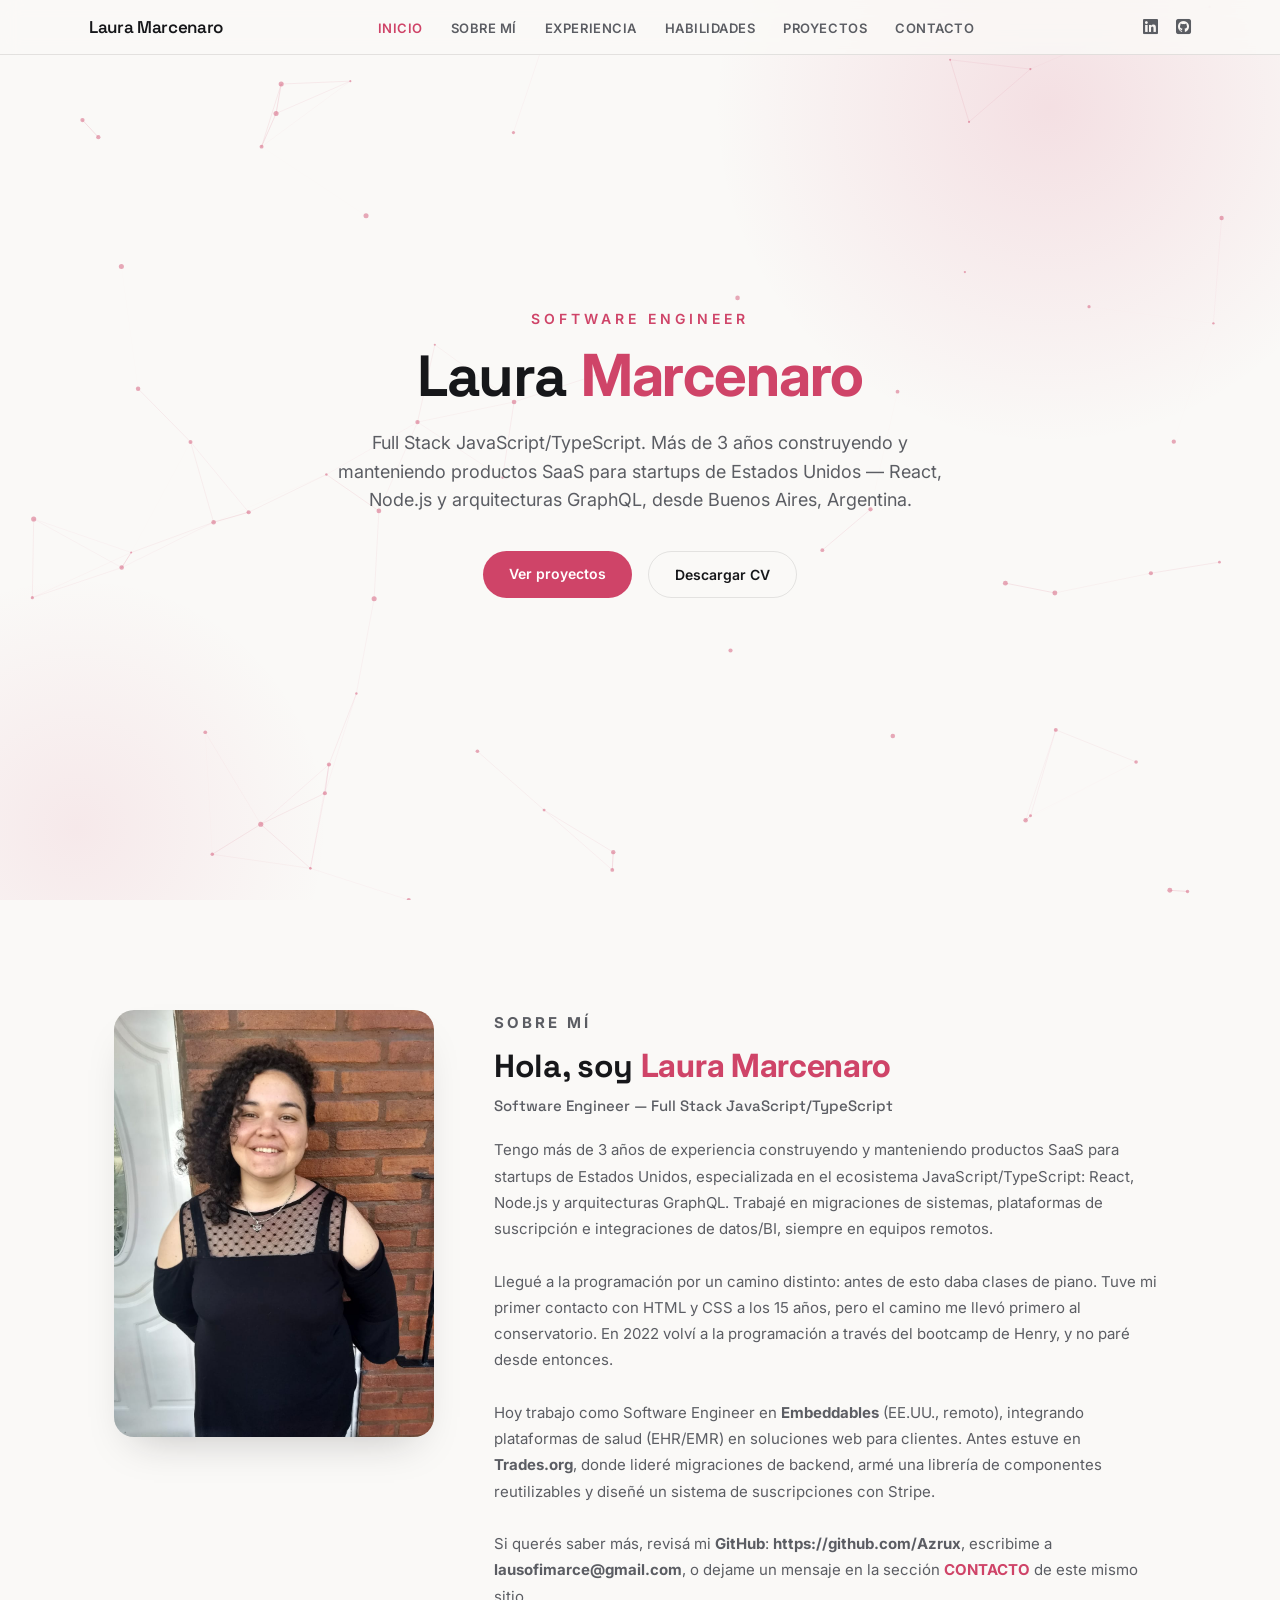
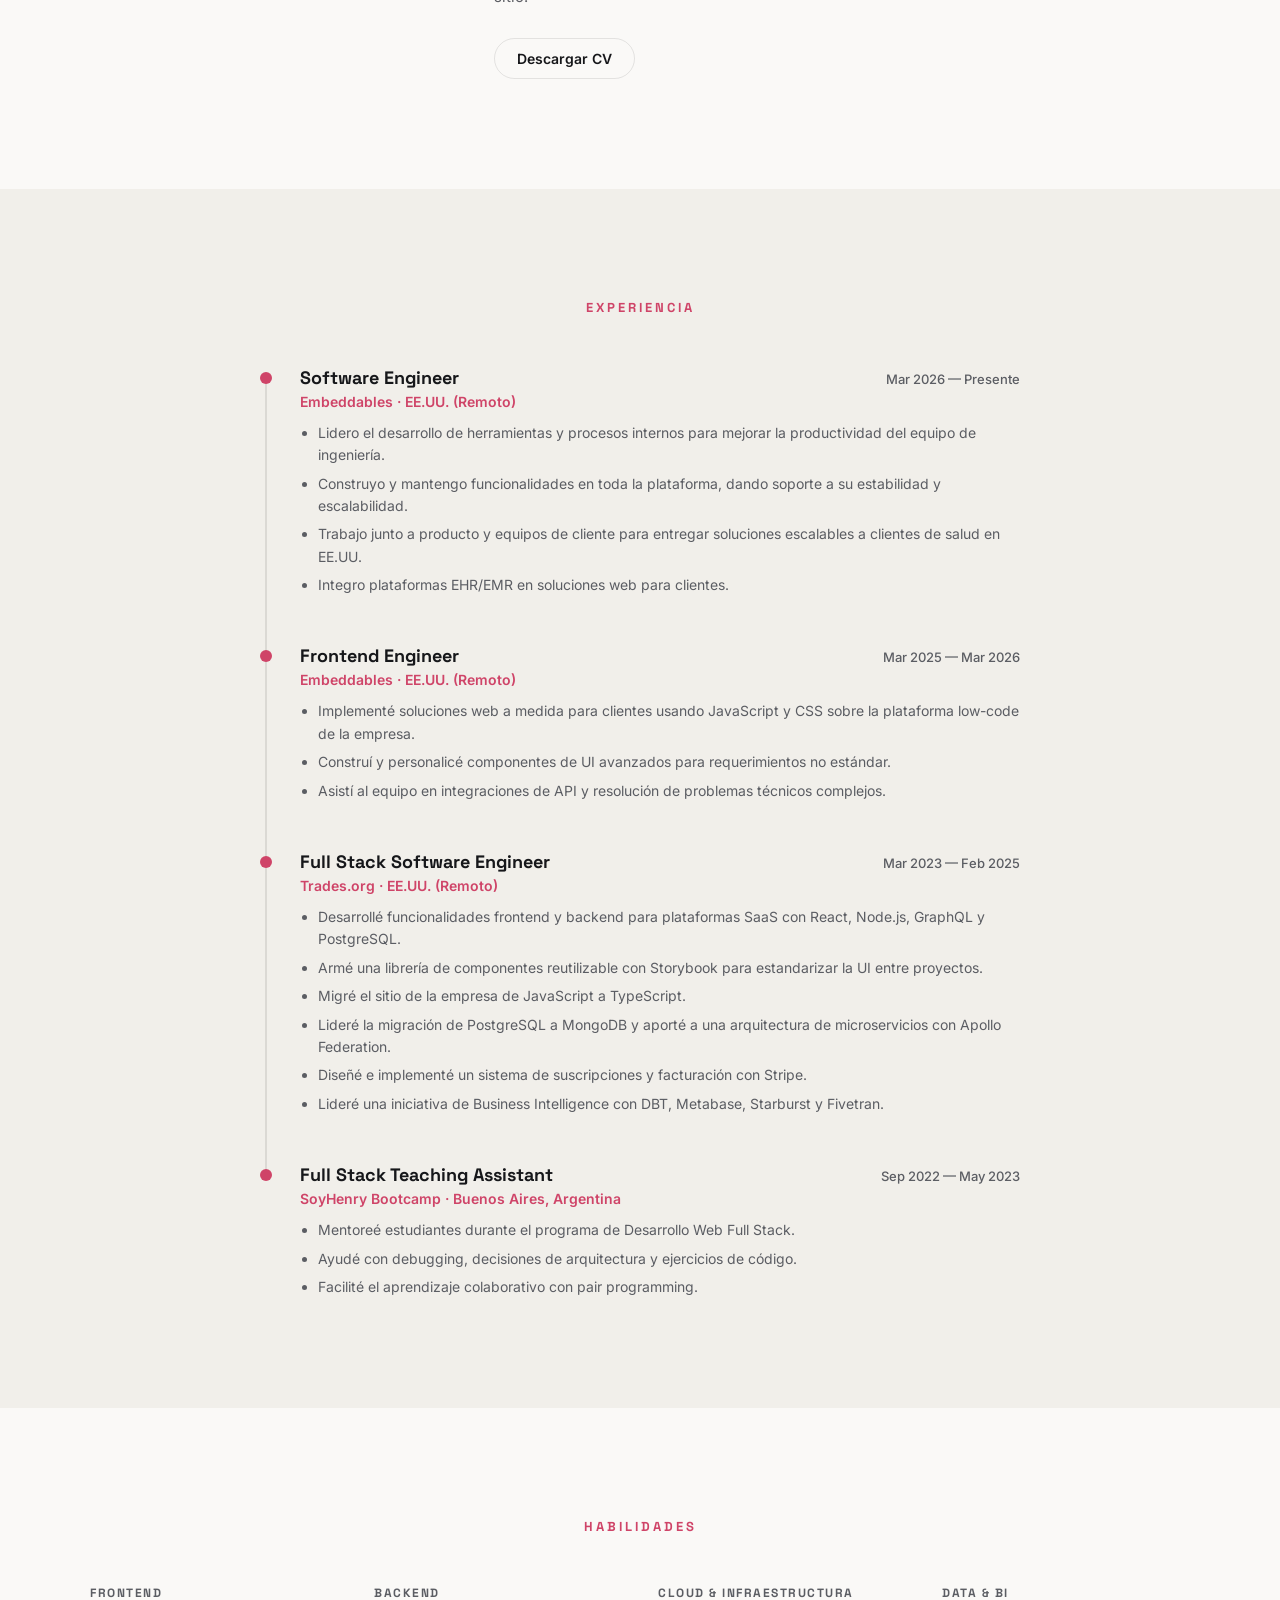
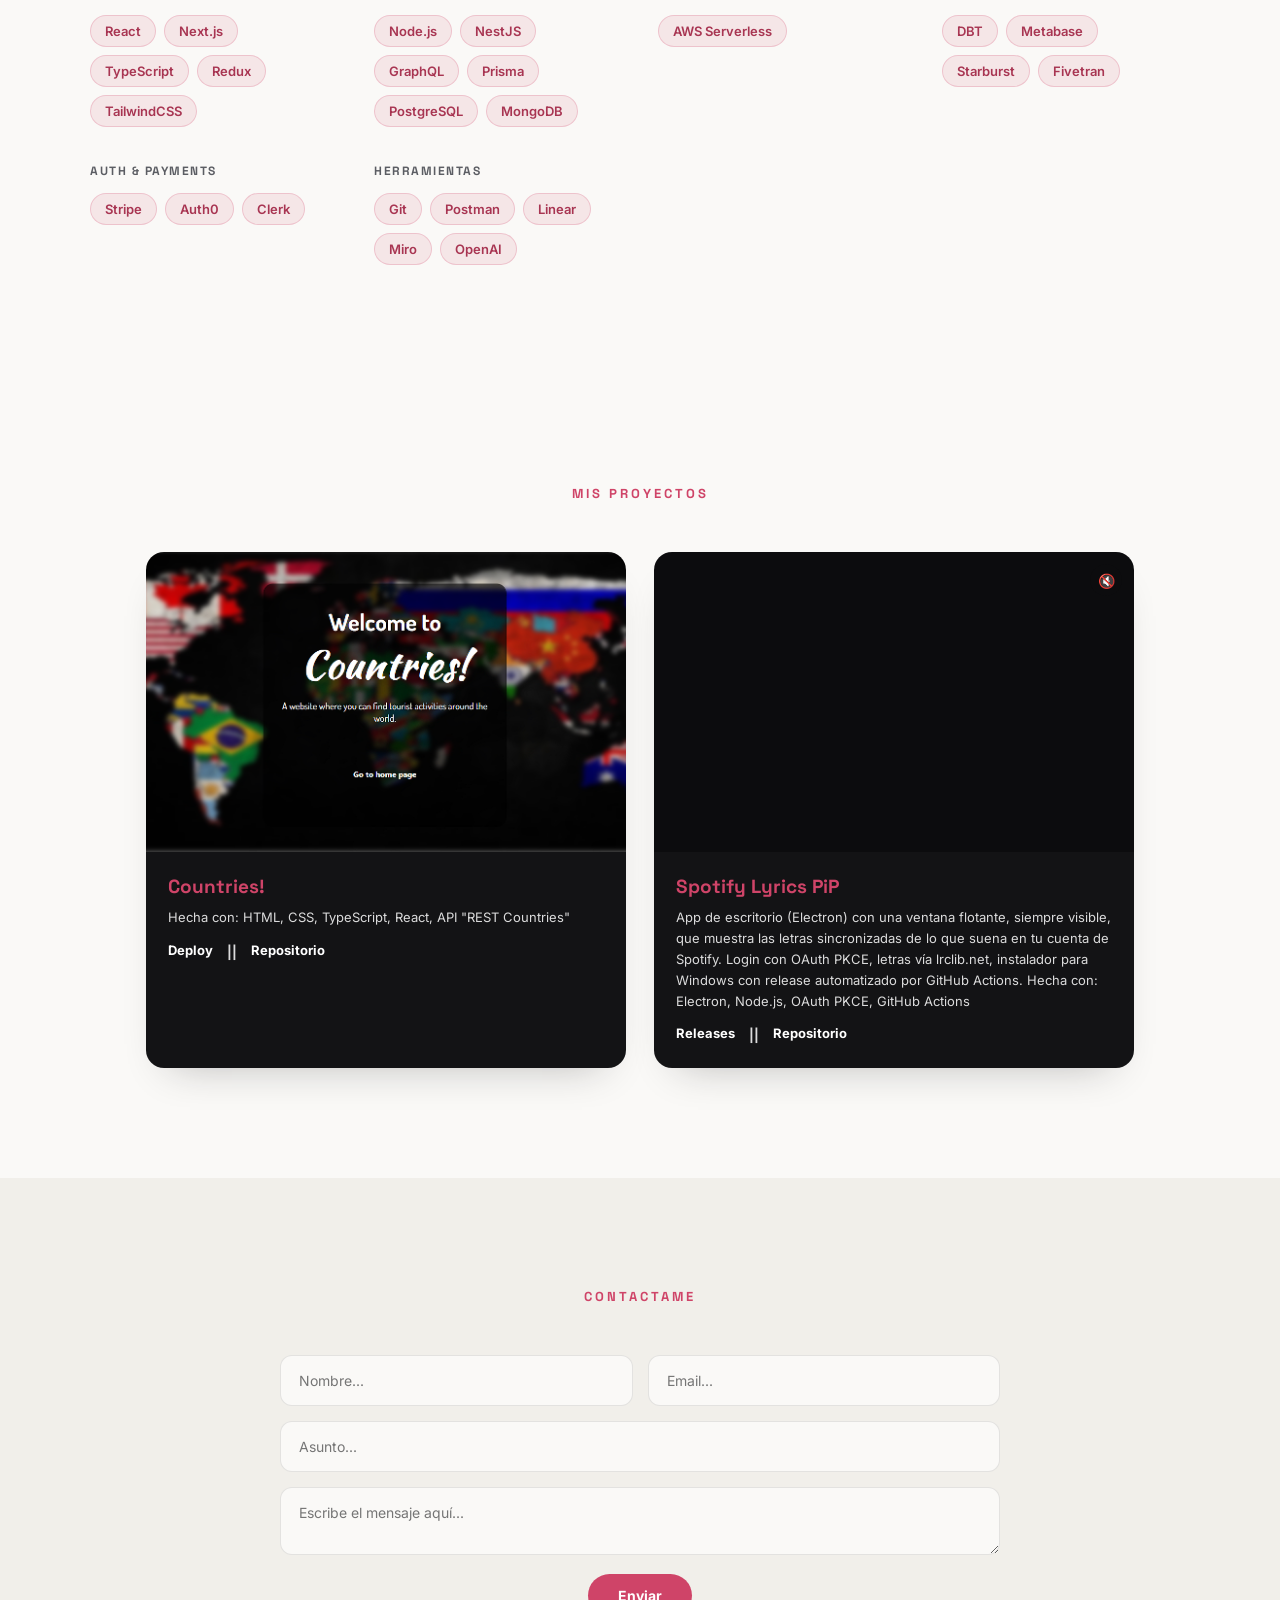
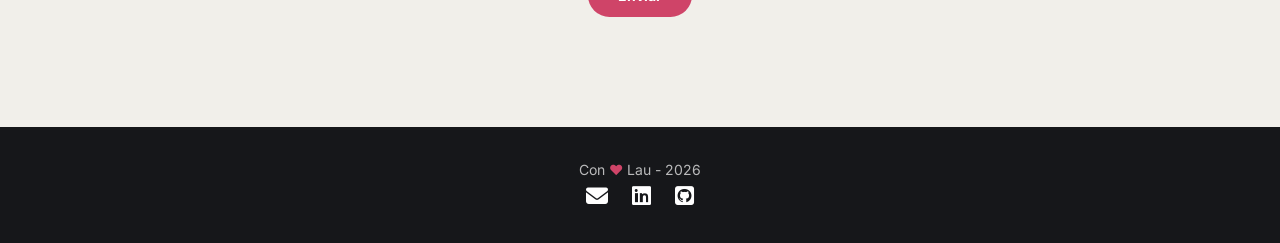
==== commit 741fbd7e: "Add live demo video to Spotify Lyrics PiP project card Replaces the static screenshot with a short a" ====
--- a/index.html
+++ b/index.html
@@ -244,8 +244,9 @@
           </div>
         </div>
       </div>
-      <div class="project project--contain">
-        <img src="./img/SpotifyLyricsPiP.png" alt="Proyecto: Spotify Lyrics PiP">
+      <div class="project project--contain project--video">
+        <video class="demo-video" src="./img/spotify-lyrics-demo.mp4" autoplay muted loop playsinline></video>
+        <button class="unmute-btn" id="unmute-btn" aria-label="Activar sonido" title="Activar sonido">🔇</button>
         <div class="info">
           <h4>Spotify Lyrics PiP</h4>
           <p>App de escritorio (Electron) con una ventana flotante, siempre visible, que muestra las letras
--- a/style.css
+++ b/style.css
@@ -464,20 +464,48 @@
     box-shadow: 0 26px 46px -22px rgba(22, 23, 26, 0.4);
 }
 
-#projects .row .project img {
+#projects .row .project img,
+#projects .row .project video {
     width: 100%;
     aspect-ratio: 16 / 10;
     object-fit: cover;
     display: block;
 }
 
-/* Screenshots that are naturally tall/narrow (e.g. a small floating app
-   window) get letterboxed instead of cropped, so the whole shot stays
+/* Screenshots/clips that are naturally tall/narrow (e.g. a small floating
+   app window) get letterboxed instead of cropped, so the whole thing stays
    readable — the dark fill matches that app's own UI so it reads as
    intentional rather than an awkward crop. */
-#projects .row .project--contain img {
+#projects .row .project--contain img,
+#projects .row .project--contain video {
     object-fit: contain;
     background: #0c0c0e;
+}
+
+.project--video {
+    position: relative;
+}
+
+.unmute-btn {
+    position: absolute;
+    top: 12px;
+    right: 12px;
+    width: 32px;
+    height: 32px;
+    border-radius: 50%;
+    border: none;
+    background: rgba(12, 12, 14, 0.6);
+    color: #fff;
+    font-size: 14px;
+    cursor: pointer;
+    display: flex;
+    align-items: center;
+    justify-content: center;
+    transition: background 0.2s;
+}
+
+.unmute-btn:hover {
+    background: rgba(12, 12, 14, 0.85);
 }
 
 #projects .row .project .info {
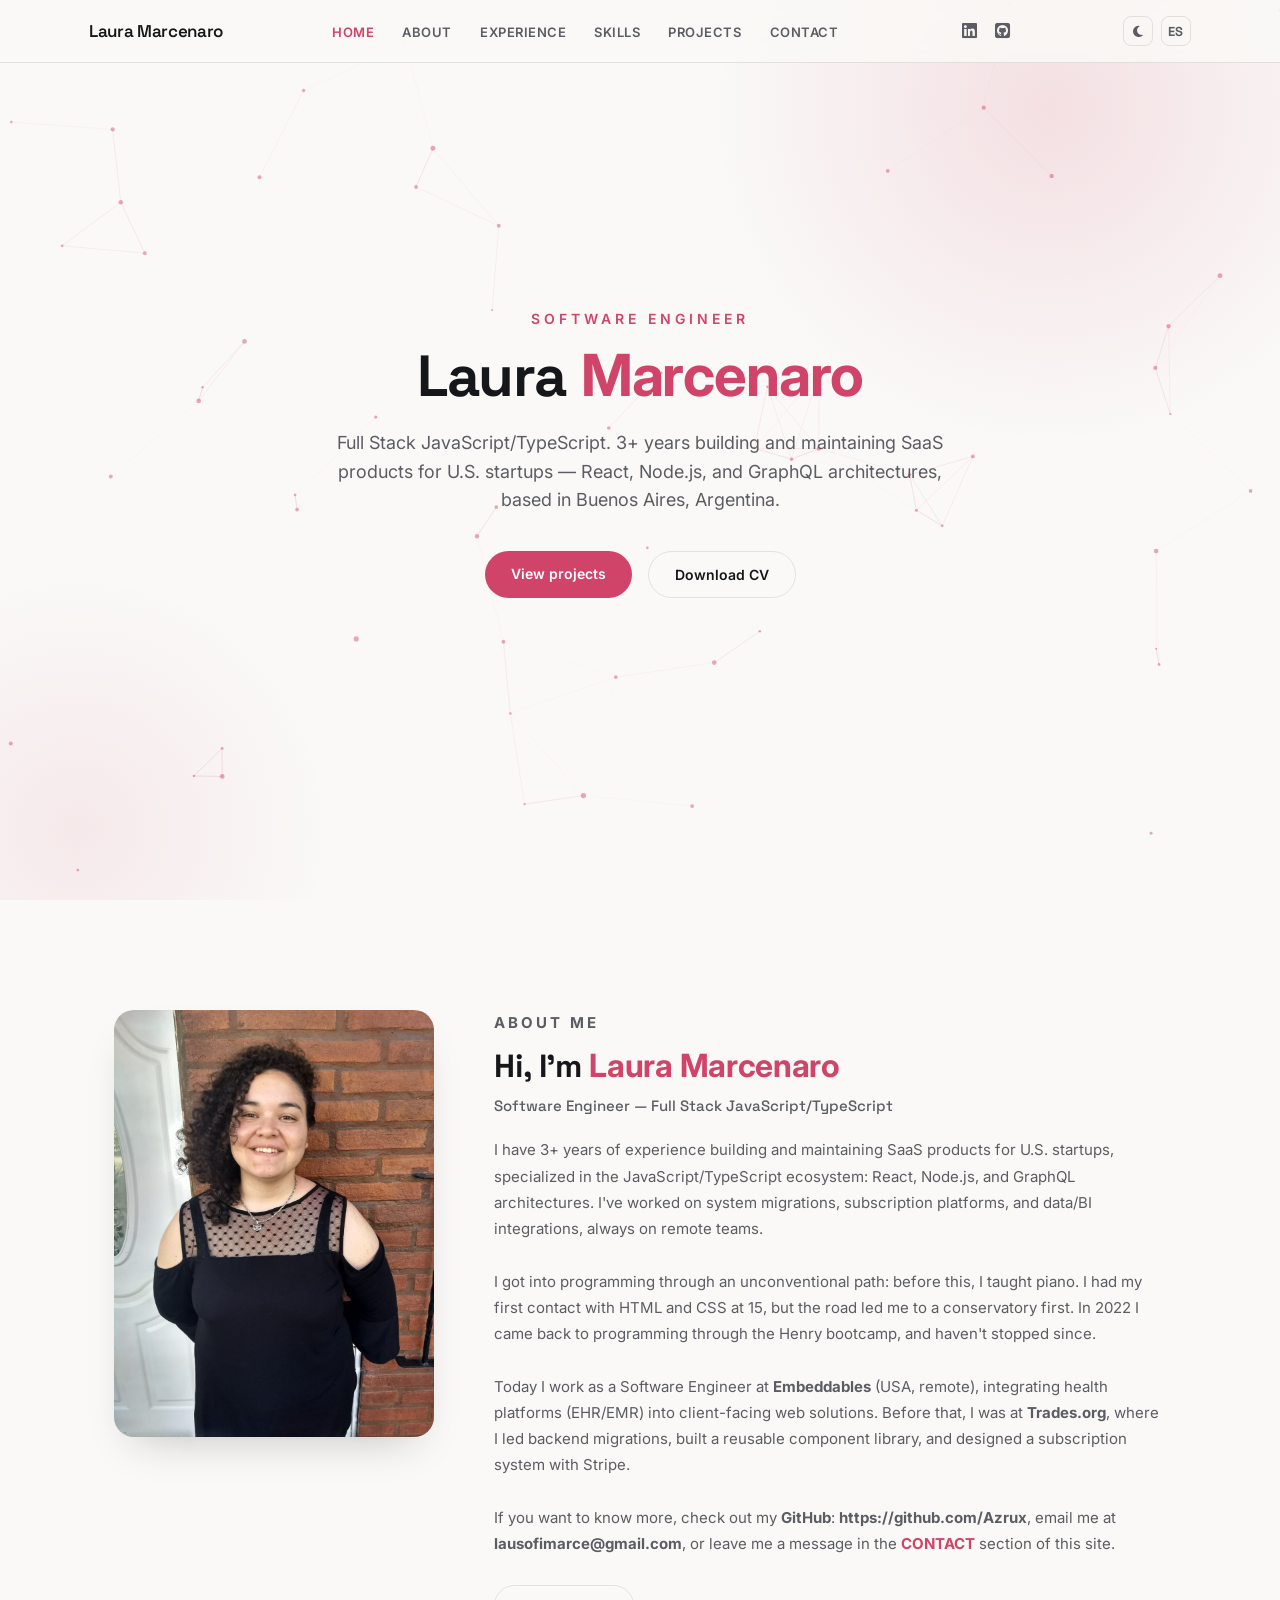
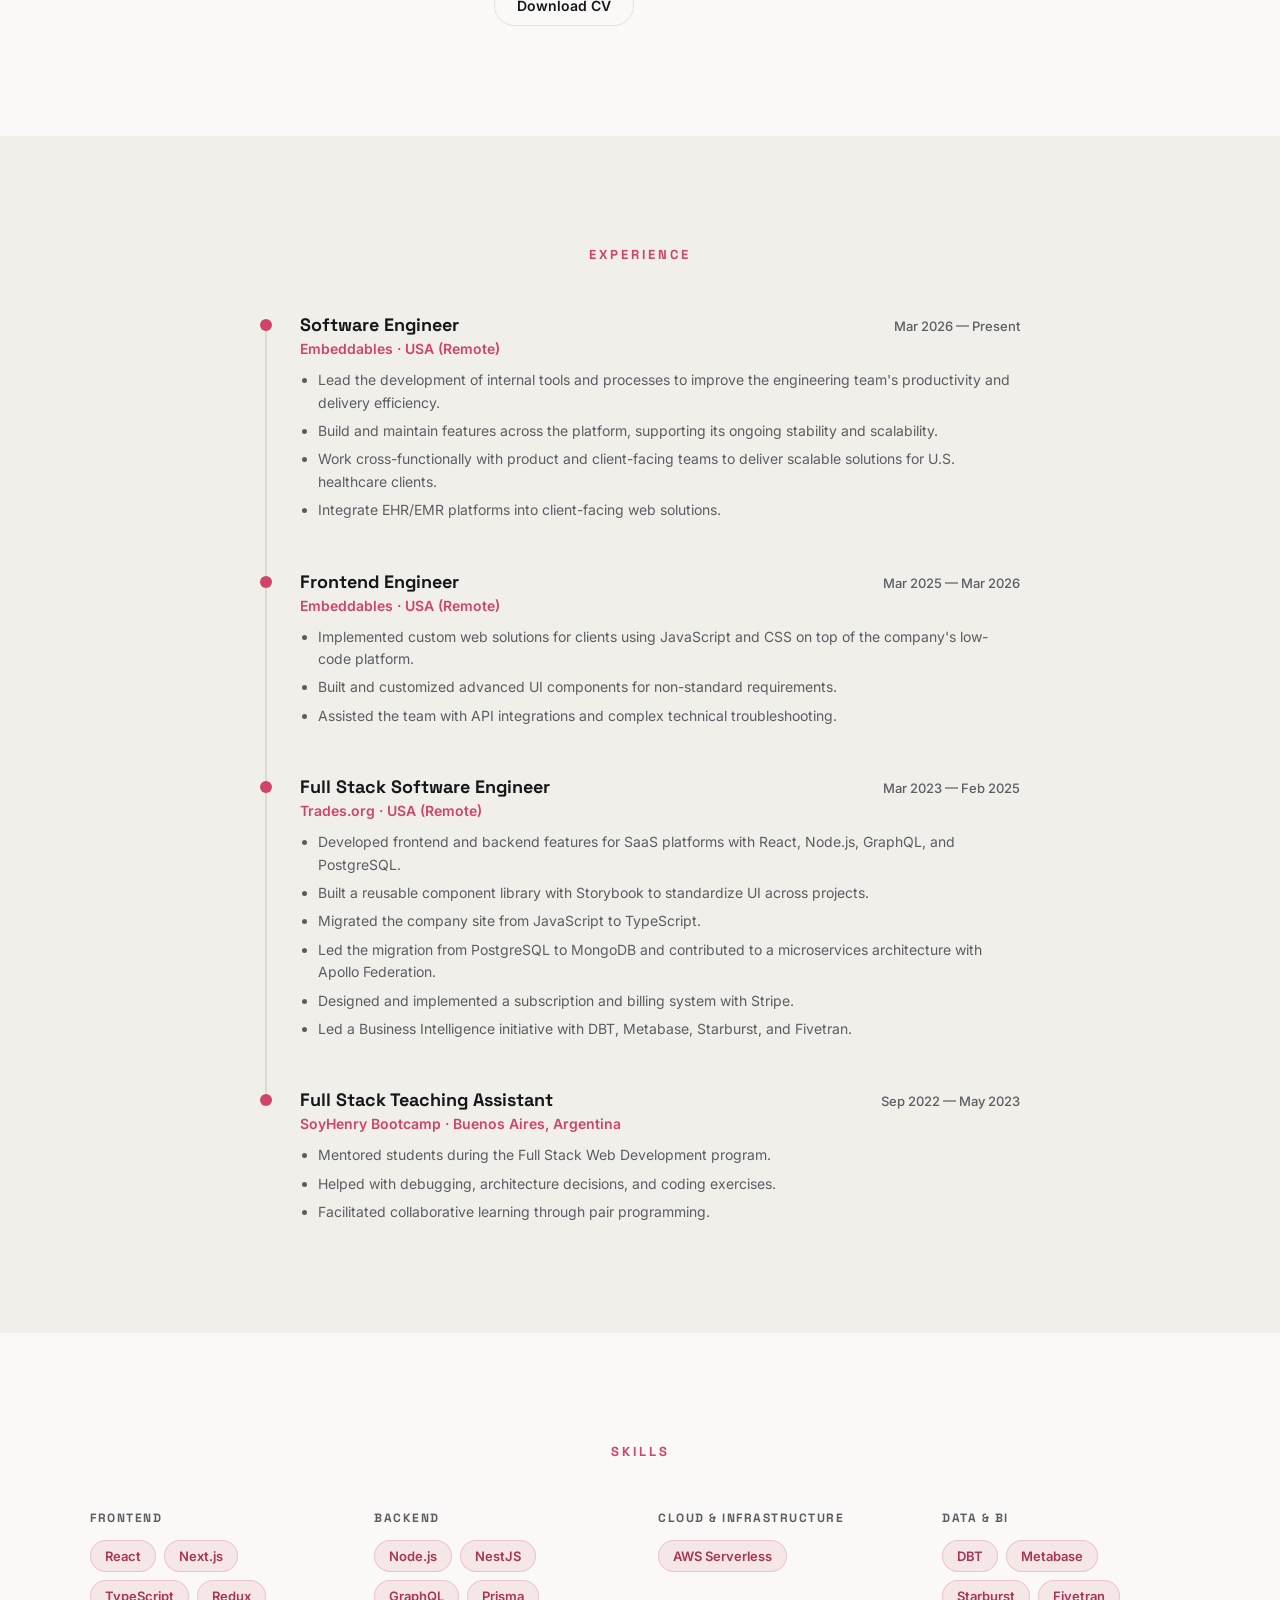
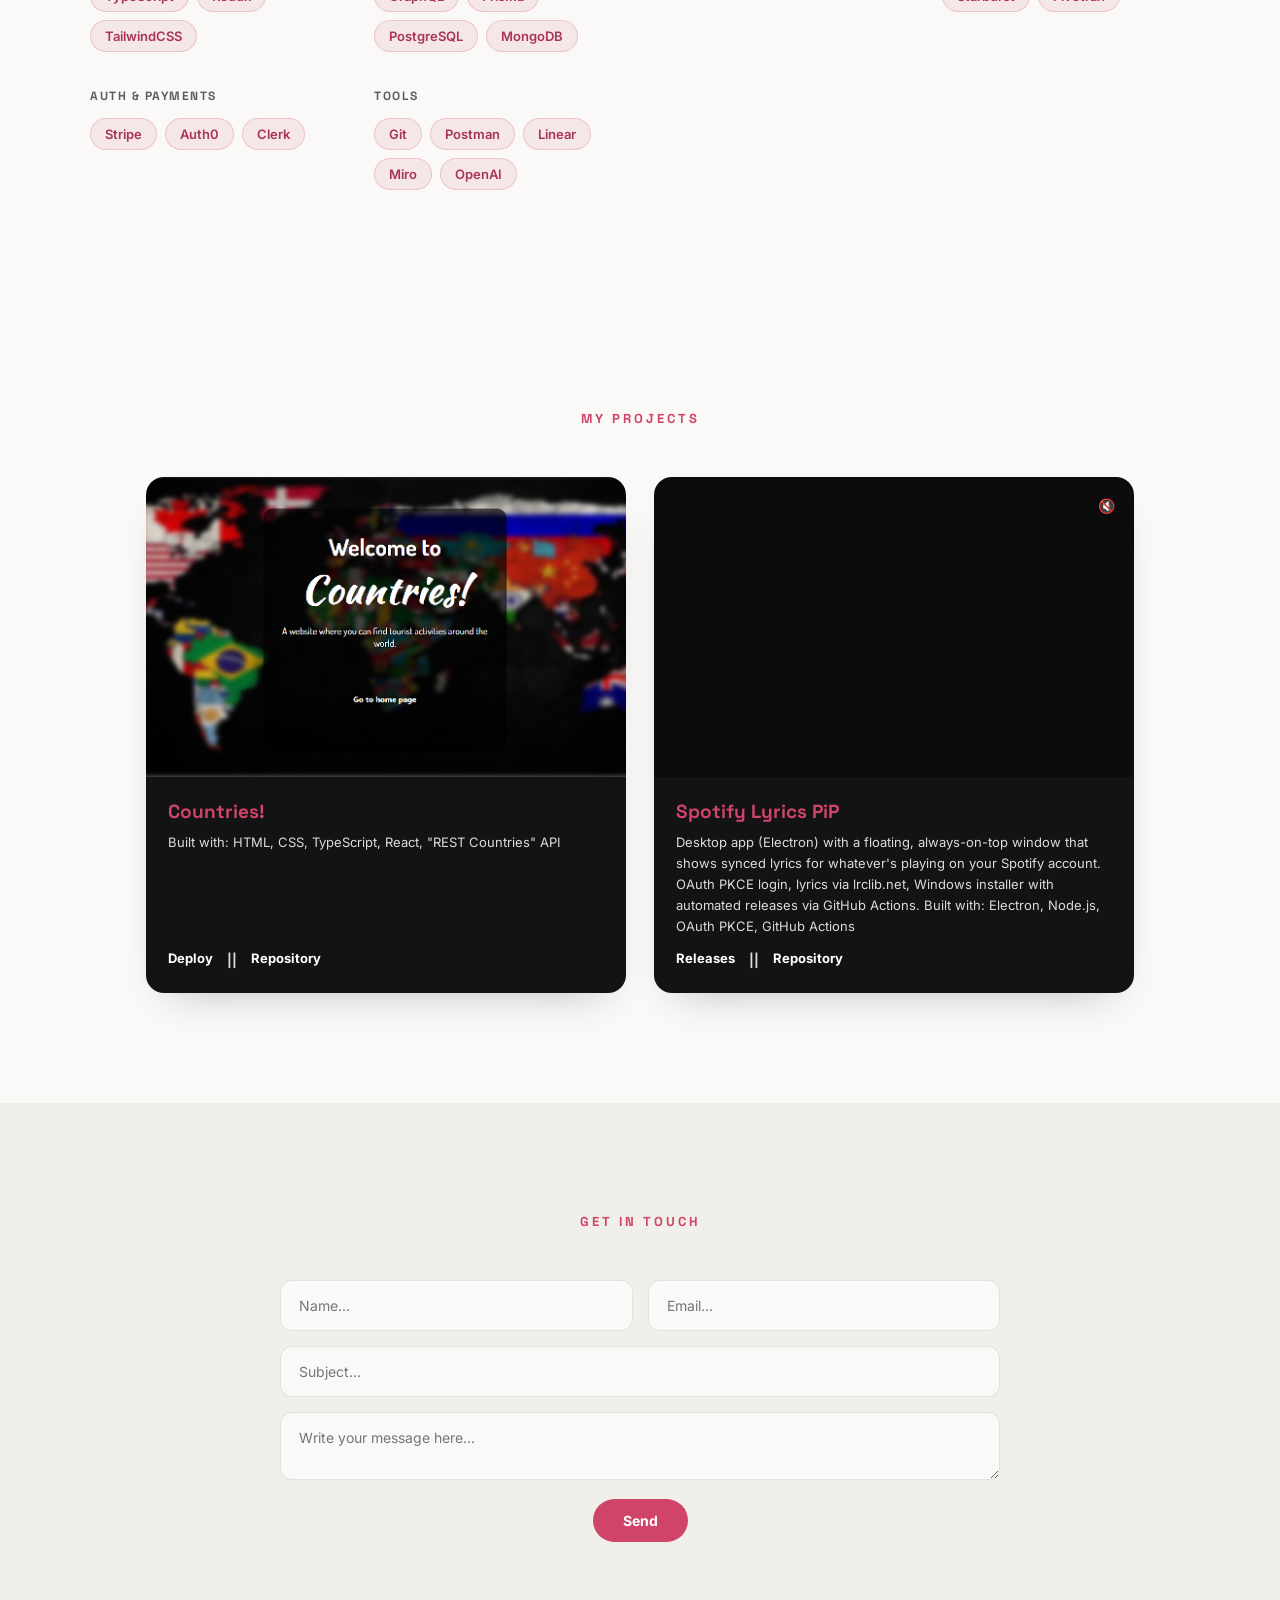
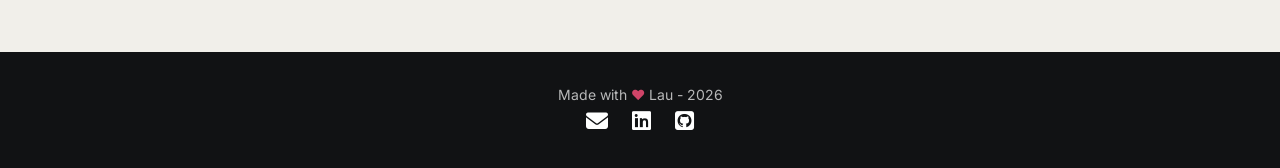
==== commit 54135cae: "Add light/dark mode and English/Spanish translation Theme and language toggles in the header, both p" ====
--- a/index.html
+++ b/index.html
@@ -1,10 +1,22 @@
 <!DOCTYPE html>
-<html lang="es">
+<html lang="es" data-theme="light">
 <head>
     <meta charset="UTF-8">
     <meta http-equiv="X-UA-Compatible" content="IE=edge">
     <meta name="viewport" content="width=device-width, initial-scale=1.0, user-scalable=no">
     <meta name="description" content="Laura Marcenaro — Software Engineer Full Stack JavaScript/TypeScript. React, Node.js, GraphQL. Buenos Aires, Argentina.">
+    <script>
+      // Applied before first paint to avoid a flash of the wrong theme/language.
+      (function () {
+        var theme = localStorage.getItem('theme') ||
+          (window.matchMedia && window.matchMedia('(prefers-color-scheme: dark)').matches ? 'dark' : 'light');
+        document.documentElement.setAttribute('data-theme', theme);
+
+        var lang = localStorage.getItem('lang') ||
+          (navigator.language && navigator.language.toLowerCase().startsWith('es') ? 'es' : 'en');
+        document.documentElement.setAttribute('lang', lang);
+      })();
+    </script>
     <link rel="preconnect" href="https://fonts.googleapis.com">
     <link rel="preconnect" href="https://fonts.gstatic.com" crossorigin>
     <link href="https://fonts.googleapis.com/css2?family=Space+Grotesk:wght@500;600;700&family=Inter:wght@400;500;600;700&display=swap" rel="stylesheet">
@@ -24,12 +36,12 @@
           <a href="#home" class="logo">Laura Marcenaro</a>
           <nav id="nav" class="">
             <ul id="links">
-              <li><a href='#home' class="selected" onclick="selected(this)">INICIO</a></li>
-              <li><a href='#about' onclick="selected(this)">SOBRE MÍ</a></li>
-              <li><a href='#experience' onclick="selected(this)">EXPERIENCIA</a></li>
-              <li><a href='#skills' onclick="selected(this)">HABILIDADES</a></li>
-              <li><a href='#projects' onclick="selected(this)">PROYECTOS</a></li>
-              <li><a href='#contact' onclick="selected(this)">CONTACTO</a></li>
+              <li><a href='#home' class="selected" onclick="selected(this)" data-i18n="nav.home">INICIO</a></li>
+              <li><a href='#about' onclick="selected(this)" data-i18n="nav.about">SOBRE MÍ</a></li>
+              <li><a href='#experience' onclick="selected(this)" data-i18n="nav.experience">EXPERIENCIA</a></li>
+              <li><a href='#skills' onclick="selected(this)" data-i18n="nav.skills">HABILIDADES</a></li>
+              <li><a href='#projects' onclick="selected(this)" data-i18n="nav.projects">PROYECTOS</a></li>
+              <li><a href='#contact' onclick="selected(this)" data-i18n="nav.contact">CONTACTO</a></li>
             </ul>
           </nav>
 
@@ -44,18 +56,26 @@
               <a href='https://github.com/Azrux' target="_blank"><i class="fa-brands fa-square-github"></i></a>
             </div>
 
+          <!-- THEME + LANGUAGE TOGGLES -->
+          <div class="header-controls">
+            <button id="theme-toggle" class="icon-toggle" aria-label="Cambiar tema" title="Cambiar tema">
+              <i class="fa-solid fa-moon"></i>
+            </button>
+            <button id="lang-toggle" class="icon-toggle lang-toggle" aria-label="Switch language" title="Switch language">EN</button>
+          </div>
+
         </div>
       </header>
       <div class="introduction">
-        <p class="welcome">Software Engineer</p>
+        <p class="welcome" data-i18n="hero.eyebrow">Software Engineer</p>
         <h1>Laura <span>Marcenaro</span></h1>
-        <p class="description">
+        <p class="description" data-i18n="hero.description">
           Full Stack JavaScript/TypeScript. Más de 3 años construyendo y manteniendo productos SaaS
           para startups de Estados Unidos — React, Node.js y arquitecturas GraphQL, desde Buenos Aires, Argentina.
         </p>
         <div class="hero-cta">
-          <a href="#projects" class="btn-primary">Ver proyectos</a>
-          <a href="assets/Laura-Marcenaro-CV.pdf" target="_blank" class="btn-secondary">Descargar CV</a>
+          <a href="#projects" class="btn-primary" data-i18n="hero.ctaProjects">Ver proyectos</a>
+          <a href="assets/Laura-Marcenaro-CV-ES.pdf" target="_blank" class="btn-secondary" data-cv-link data-i18n="hero.ctaCV">Descargar CV</a>
         </div>
       </div>
     </div>
@@ -67,10 +87,10 @@
       <img src="./img/perfil linkedin.jpg" alt="Foto de perfil de Laura Marcenaro">
     </div>
     <div class="about">
-      <p class="title-section">Sobre mí</p>
-      <h2>Hola, soy <span>Laura Marcenaro</span></h2>
+      <p class="title-section" data-i18n="about.title">Sobre mí</p>
+      <h2 data-i18n-html="about.greeting">Hola, soy <span>Laura Marcenaro</span></h2>
       <h3>Software Engineer — Full Stack JavaScript/TypeScript</h3>
-      <p>
+      <p data-i18n-html="about.body">
         Tengo más de 3 años de experiencia construyendo y manteniendo productos SaaS para startups de Estados
         Unidos, especializada en el ecosistema JavaScript/TypeScript: React, Node.js y arquitecturas GraphQL.
         Trabajé en migraciones de sistemas, plataformas de suscripción e integraciones de datos/BI, siempre en
@@ -89,27 +109,27 @@
         <b>lausofimarce@gmail.com</b>, o dejame un mensaje en la sección
         <a href="#contact" class="contactMe">CONTACTO</a> de este mismo sitio.
       </p>
-      <a href="assets/Laura-Marcenaro-CV.pdf" target="_blank" class="download">Descargar CV</a>
+      <a href="assets/Laura-Marcenaro-CV-ES.pdf" target="_blank" class="download" data-cv-link data-i18n="about.downloadCV">Descargar CV</a>
     </div>
   </section>
 
   <!-- EXPERIENCE SECTION -->
   <section id="experience">
-    <h3 class="title-section">Experiencia</h3>
+    <h3 class="title-section" data-i18n="experience.title">Experiencia</h3>
     <div class="timeline">
       <div class="timeline-item">
         <div class="timeline-marker"></div>
         <div class="timeline-content">
           <div class="timeline-head">
             <h4>Software Engineer</h4>
-            <span class="timeline-date">Mar 2026 — Presente</span>
-          </div>
-          <p class="timeline-company">Embeddables · EE.UU. (Remoto)</p>
+            <span class="timeline-date" data-i18n="exp.0.dates">Mar 2026 — Presente</span>
+          </div>
+          <p class="timeline-company" data-i18n="exp.0.company">Embeddables · EE.UU. (Remoto)</p>
           <ul>
-            <li>Lidero el desarrollo de herramientas y procesos internos para mejorar la productividad del equipo de ingeniería.</li>
-            <li>Construyo y mantengo funcionalidades en toda la plataforma, dando soporte a su estabilidad y escalabilidad.</li>
-            <li>Trabajo junto a producto y equipos de cliente para entregar soluciones escalables a clientes de salud en EE.UU.</li>
-            <li>Integro plataformas EHR/EMR en soluciones web para clientes.</li>
+            <li data-i18n="exp.0.b0">Lidero el desarrollo de herramientas y procesos internos para mejorar la productividad del equipo de ingeniería.</li>
+            <li data-i18n="exp.0.b1">Construyo y mantengo funcionalidades en toda la plataforma, dando soporte a su estabilidad y escalabilidad.</li>
+            <li data-i18n="exp.0.b2">Trabajo junto a producto y equipos de cliente para entregar soluciones escalables a clientes de salud en EE.UU.</li>
+            <li data-i18n="exp.0.b3">Integro plataformas EHR/EMR en soluciones web para clientes.</li>
           </ul>
         </div>
       </div>
@@ -121,11 +141,11 @@
             <h4>Frontend Engineer</h4>
             <span class="timeline-date">Mar 2025 — Mar 2026</span>
           </div>
-          <p class="timeline-company">Embeddables · EE.UU. (Remoto)</p>
+          <p class="timeline-company" data-i18n="exp.1.company">Embeddables · EE.UU. (Remoto)</p>
           <ul>
-            <li>Implementé soluciones web a medida para clientes usando JavaScript y CSS sobre la plataforma low-code de la empresa.</li>
-            <li>Construí y personalicé componentes de UI avanzados para requerimientos no estándar.</li>
-            <li>Asistí al equipo en integraciones de API y resolución de problemas técnicos complejos.</li>
+            <li data-i18n="exp.1.b0">Implementé soluciones web a medida para clientes usando JavaScript y CSS sobre la plataforma low-code de la empresa.</li>
+            <li data-i18n="exp.1.b1">Construí y personalicé componentes de UI avanzados para requerimientos no estándar.</li>
+            <li data-i18n="exp.1.b2">Asistí al equipo en integraciones de API y resolución de problemas técnicos complejos.</li>
           </ul>
         </div>
       </div>
@@ -137,14 +157,14 @@
             <h4>Full Stack Software Engineer</h4>
             <span class="timeline-date">Mar 2023 — Feb 2025</span>
           </div>
-          <p class="timeline-company">Trades.org · EE.UU. (Remoto)</p>
+          <p class="timeline-company" data-i18n="exp.2.company">Trades.org · EE.UU. (Remoto)</p>
           <ul>
-            <li>Desarrollé funcionalidades frontend y backend para plataformas SaaS con React, Node.js, GraphQL y PostgreSQL.</li>
-            <li>Armé una librería de componentes reutilizable con Storybook para estandarizar la UI entre proyectos.</li>
-            <li>Migré el sitio de la empresa de JavaScript a TypeScript.</li>
-            <li>Lideré la migración de PostgreSQL a MongoDB y aporté a una arquitectura de microservicios con Apollo Federation.</li>
-            <li>Diseñé e implementé un sistema de suscripciones y facturación con Stripe.</li>
-            <li>Lideré una iniciativa de Business Intelligence con DBT, Metabase, Starburst y Fivetran.</li>
+            <li data-i18n="exp.2.b0">Desarrollé funcionalidades frontend y backend para plataformas SaaS con React, Node.js, GraphQL y PostgreSQL.</li>
+            <li data-i18n="exp.2.b1">Armé una librería de componentes reutilizable con Storybook para estandarizar la UI entre proyectos.</li>
+            <li data-i18n="exp.2.b2">Migré el sitio de la empresa de JavaScript a TypeScript.</li>
+            <li data-i18n="exp.2.b3">Lideré la migración de PostgreSQL a MongoDB y aporté a una arquitectura de microservicios con Apollo Federation.</li>
+            <li data-i18n="exp.2.b4">Diseñé e implementé un sistema de suscripciones y facturación con Stripe.</li>
+            <li data-i18n="exp.2.b5">Lideré una iniciativa de Business Intelligence con DBT, Metabase, Starburst y Fivetran.</li>
           </ul>
         </div>
       </div>
@@ -156,11 +176,11 @@
             <h4>Full Stack Teaching Assistant</h4>
             <span class="timeline-date">Sep 2022 — May 2023</span>
           </div>
-          <p class="timeline-company">SoyHenry Bootcamp · Buenos Aires, Argentina</p>
+          <p class="timeline-company" data-i18n="exp.3.company">SoyHenry Bootcamp · Buenos Aires, Argentina</p>
           <ul>
-            <li>Mentoreé estudiantes durante el programa de Desarrollo Web Full Stack.</li>
-            <li>Ayudé con debugging, decisiones de arquitectura y ejercicios de código.</li>
-            <li>Facilité el aprendizaje colaborativo con pair programming.</li>
+            <li data-i18n="exp.3.b0">Mentoreé estudiantes durante el programa de Desarrollo Web Full Stack.</li>
+            <li data-i18n="exp.3.b1">Ayudé con debugging, decisiones de arquitectura y ejercicios de código.</li>
+            <li data-i18n="exp.3.b2">Facilité el aprendizaje colaborativo con pair programming.</li>
           </ul>
         </div>
       </div>
@@ -169,7 +189,7 @@
 
   <!-- SKILLS SECTION -->
   <section id="skills">
-    <h3 class="title-section">Habilidades</h3>
+    <h3 class="title-section" data-i18n="skills.title">Habilidades</h3>
     <div class="skills-grid">
       <div class="skill-group">
         <h4>Frontend</h4>
@@ -193,7 +213,7 @@
         </div>
       </div>
       <div class="skill-group">
-        <h4>Cloud &amp; Infraestructura</h4>
+        <h4 data-i18n="skills.cloud">Cloud &amp; Infraestructura</h4>
         <div class="pills">
           <span class="pill">AWS Serverless</span>
         </div>
@@ -216,7 +236,7 @@
         </div>
       </div>
       <div class="skill-group">
-        <h4>Herramientas</h4>
+        <h4 data-i18n="skills.tools">Herramientas</h4>
         <div class="pills">
           <span class="pill">Git</span>
           <span class="pill">Postman</span>
@@ -230,17 +250,17 @@
 
   <!-- PROJECTS SECTION -->
   <section id="projects">
-    <h3 class="title-section">Mis proyectos</h3>
+    <h3 class="title-section" data-i18n="projects.title">Mis proyectos</h3>
     <div class="row">
       <div class="project">
         <img src="./img/LandingPI.png" alt="Proyecto: Countries!">
         <div class="info">
           <h4>Countries!</h4>
-          <p>Hecha con: HTML, CSS, TypeScript, React, API "REST Countries"</p>
+          <p data-i18n="projects.countries.desc">Hecha con: HTML, CSS, TypeScript, React, API "REST Countries"</p>
           <div class="links">
             <a href="https://countries-no-db.onrender.com/" target="_blank">Deploy</a>
             <p>||</p>
-            <a href="https://github.com/Azrux/countries-no-db" target="_blank">Repositorio</a>
+            <a href="https://github.com/Azrux/countries-no-db" target="_blank" data-i18n="projects.repo">Repositorio</a>
           </div>
         </div>
       </div>
@@ -249,14 +269,14 @@
         <button class="unmute-btn" id="unmute-btn" aria-label="Activar sonido" title="Activar sonido">🔇</button>
         <div class="info">
           <h4>Spotify Lyrics PiP</h4>
-          <p>App de escritorio (Electron) con una ventana flotante, siempre visible, que muestra las letras
+          <p data-i18n="projects.spotify.desc">App de escritorio (Electron) con una ventana flotante, siempre visible, que muestra las letras
             sincronizadas de lo que suena en tu cuenta de Spotify. Login con OAuth PKCE, letras vía lrclib.net,
             instalador para Windows con release automatizado por GitHub Actions. Hecha con: Electron, Node.js,
             OAuth PKCE, GitHub Actions</p>
           <div class="links">
             <a href="https://github.com/Azrux/spotify-lyrics-pip/releases" target="_blank">Releases</a>
             <p>||</p>
-            <a href="https://github.com/Azrux/spotify-lyrics-pip" target="_blank">Repositorio</a>
+            <a href="https://github.com/Azrux/spotify-lyrics-pip" target="_blank" data-i18n="projects.repo">Repositorio</a>
           </div>
         </div>
       </div>
@@ -265,25 +285,25 @@
 
   <!-- CONTACT SECTION -->
   <section id="contact">
-    <h3 class="title-section">Contactame</h3>
+    <h3 class="title-section" data-i18n="contact.title">Contactame</h3>
     <div class="form-container">
       <form action="https://formsubmit.co/b3adf27f4e6e2ea0b212981129154ad4" method="POST">
         <div class="half row">
-          <input type="text" placeholder="Nombre..." class="half-input" name="name" required>
-          <input type="email" placeholder="Email..." class="half-input" name="email" required>
+          <input type="text" placeholder="Nombre..." class="half-input" name="name" data-i18n-placeholder="contact.name" required>
+          <input type="email" placeholder="Email..." class="half-input" name="email" data-i18n-placeholder="contact.email" required>
         </div>
         <div class="row">
-          <input type="text" placeholder="Asunto..." class="full-input" name="asunto" required>
+          <input type="text" placeholder="Asunto..." class="full-input" name="asunto" data-i18n-placeholder="contact.subject" required>
         </div>
         <div class="row">
-          <textarea name="msg" id="" cols="" rows="" placeholder="Escribe el mensaje aquí..." class="full-input" required></textarea>
-        </div>
-
-        <input type="submit" value='Enviar' class="send-btn">
+          <textarea name="msg" id="" cols="" rows="" placeholder="Escribe el mensaje aquí..." class="full-input" data-i18n-placeholder="contact.message" required></textarea>
+        </div>
+
+        <input type="submit" value='Enviar' class="send-btn" data-i18n-value="contact.send">
 
         <!-- MESSAGE OPTIONS -->
         <input type="hidden" name="_next" value="https://portfolio-kype.onrender.com/">
-        <input type="hidden" name="_autoresponse" value="Gracias por dejar tu mensaje. Lo voy a estar leyendo a la brevedad ☺">
+        <input type="hidden" name="_autoresponse" value="Gracias por dejar tu mensaje. Lo voy a estar leyendo a la brevedad ☺" data-i18n-value="contact.autoresponse">
         <input type="hidden" name="_template" value="box">
       </form>
     </div>
@@ -291,7 +311,7 @@
 
   <!-- FOOTER SECTION -->
   <footer>
-    <p>Con <span>♥</span> Lau - 2026</p>
+    <p data-i18n-html="footer.text">Con <span>♥</span> Lau - 2026</p>
     <div class="social">
       <a href='mailto:lausofimarce@gmail.com'><i class="fa-solid fa-envelope"></i></a>
       <a href='https://www.linkedin.com/in/laura-marcenaro/' target="_blank"><i class="fa-brands fa-linkedin"></i></a>
--- a/style.css
+++ b/style.css
@@ -10,9 +10,29 @@
     --accent-soft: rgba(207, 68, 104, 0.1);
     --accent-soft-border: rgba(207, 68, 104, 0.22);
     --border: rgba(22, 23, 26, 0.1);
+    --header-bg: rgba(250, 249, 247, 0.82);
+    --footer-bg: #111214;
+    --shadow-color: rgba(22, 23, 26, 0.3);
     --header-h: 68px;
     --font-head: 'Space Grotesk', 'Inter', sans-serif;
     --font-body: 'Inter', sans-serif;
+    color-scheme: light;
+}
+
+:root[data-theme='dark'] {
+    --bg: #0e0e10;
+    --bg-alt: #17171a;
+    --text: #f1efe9;
+    --text-muted: #9c9ca3;
+    --accent: #e15c80;
+    --accent-dark: #ef7c9b;
+    --accent-soft: rgba(225, 92, 128, 0.16);
+    --accent-soft-border: rgba(225, 92, 128, 0.32);
+    --border: rgba(255, 255, 255, 0.12);
+    --header-bg: rgba(14, 14, 16, 0.75);
+    --footer-bg: #000000;
+    --shadow-color: rgba(0, 0, 0, 0.55);
+    color-scheme: dark;
 }
 
 * {
@@ -25,6 +45,7 @@
 html {
     scroll-behavior: smooth;
     background: var(--bg);
+    transition: background 0.25s ease;
 }
 
 body {
@@ -46,7 +67,7 @@
        mis-order a fixed + backdrop-filter header against other positioned
        content (e.g. the timeline dots) while scrolling. */
     transform: translateZ(0);
-    background: rgba(250, 249, 247, 0.82);
+    background: var(--header-bg);
     backdrop-filter: blur(10px);
     -webkit-backdrop-filter: blur(10px);
     border-bottom: 1px solid var(--border);
@@ -110,6 +131,39 @@
     color: var(--text);
     display: none;
     cursor: pointer;
+}
+
+.header-controls {
+    display: flex;
+    align-items: center;
+    gap: 8px;
+    margin-left: 18px;
+}
+
+.icon-toggle {
+    display: flex;
+    align-items: center;
+    justify-content: center;
+    width: 30px;
+    height: 30px;
+    border-radius: 8px;
+    border: 1px solid var(--border);
+    background: transparent;
+    color: var(--text-muted);
+    font-size: 13px;
+    cursor: pointer;
+    transition: 0.3s;
+}
+
+.icon-toggle:hover {
+    color: var(--accent);
+    border-color: var(--accent);
+}
+
+.lang-toggle {
+    font-family: var(--font-head);
+    font-weight: 700;
+    letter-spacing: 0.02em;
 }
 
 /* HERO SECTION */
@@ -513,6 +567,8 @@
     color: #fff;
     padding: 22px;
     flex: 1;
+    display: flex;
+    flex-direction: column;
 }
 
 #projects .row .project .info h4 {
@@ -530,7 +586,8 @@
 #projects .row .project .info .links {
     display: flex;
     gap: 14px;
-    margin-top: 14px;
+    margin-top: auto;
+    padding-top: 14px;
     color: #fff;
     font-weight: 700;
     font-size: 13px;
@@ -614,7 +671,7 @@
 /* FOOTER SECTION */
 
 footer {
-    background-color: var(--text);
+    background-color: var(--footer-bg);
     color: #fff;
     text-align: center;
     padding: 34px 0;
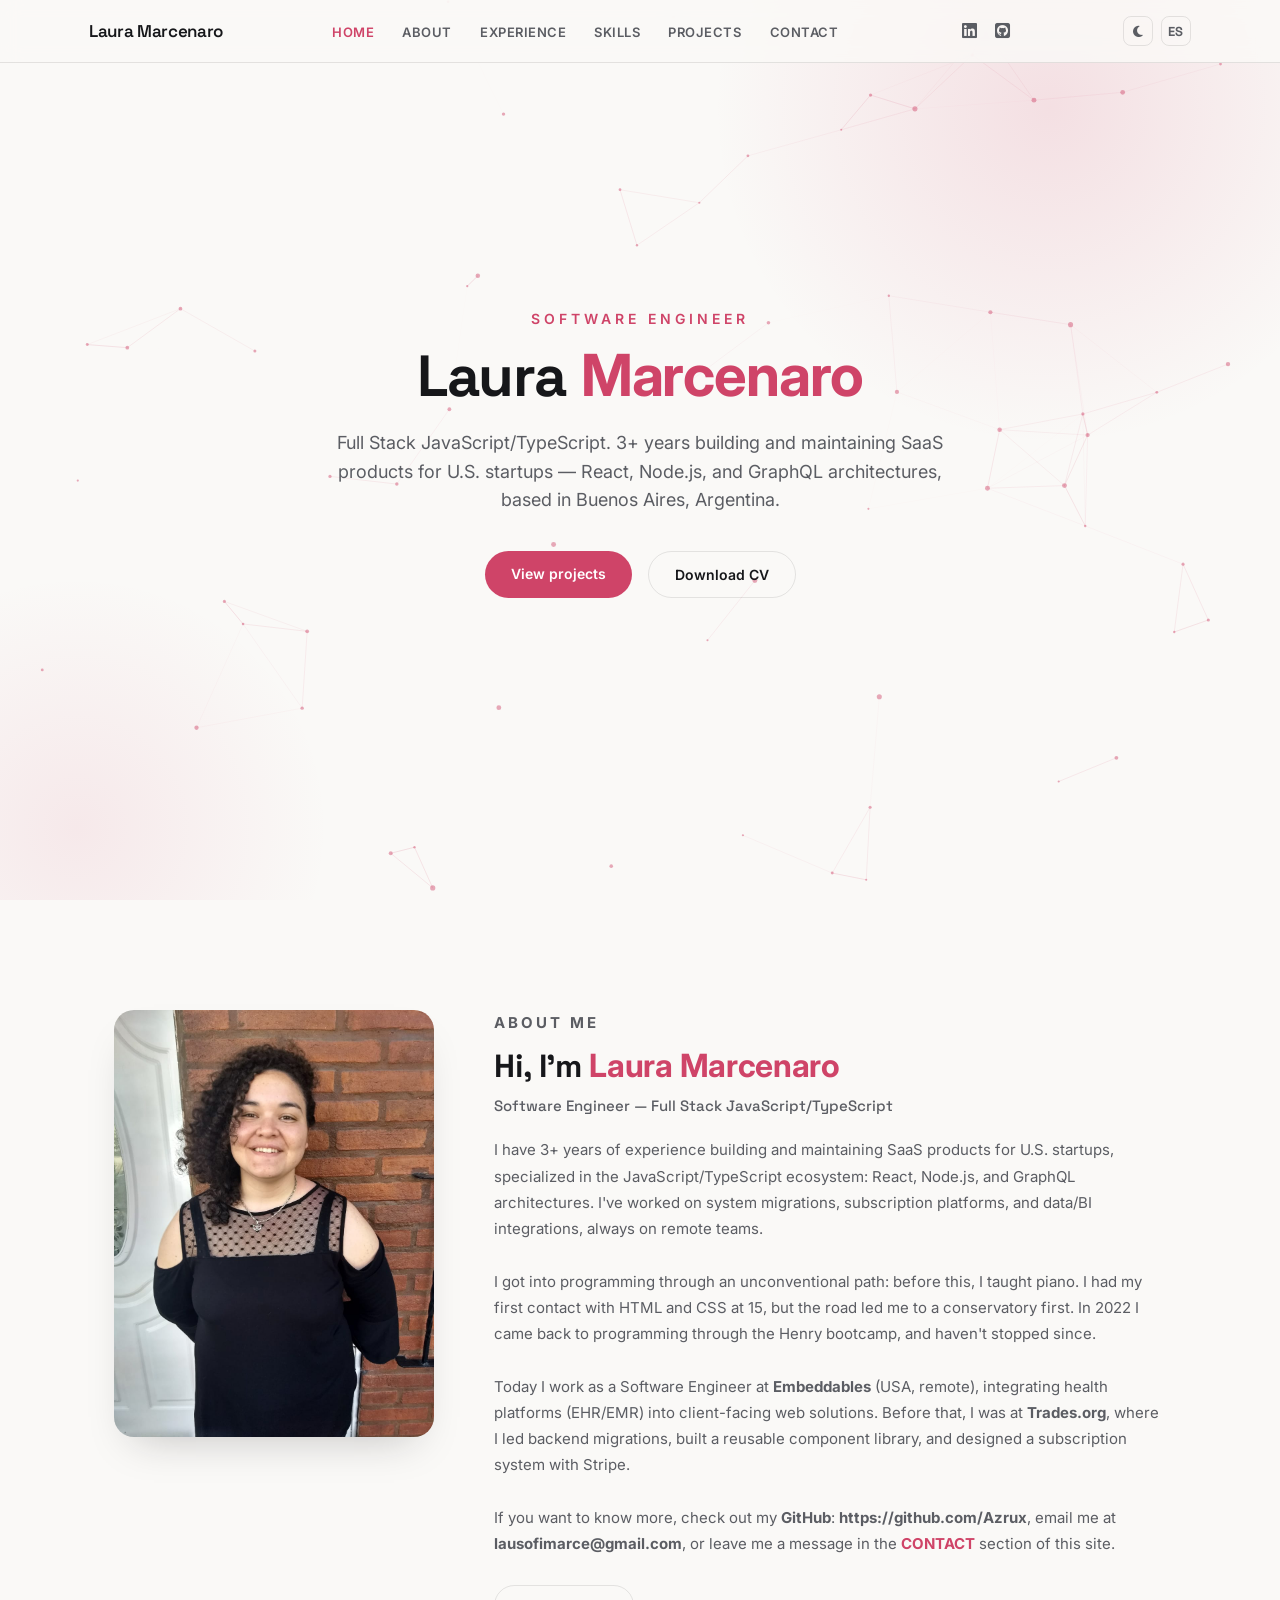
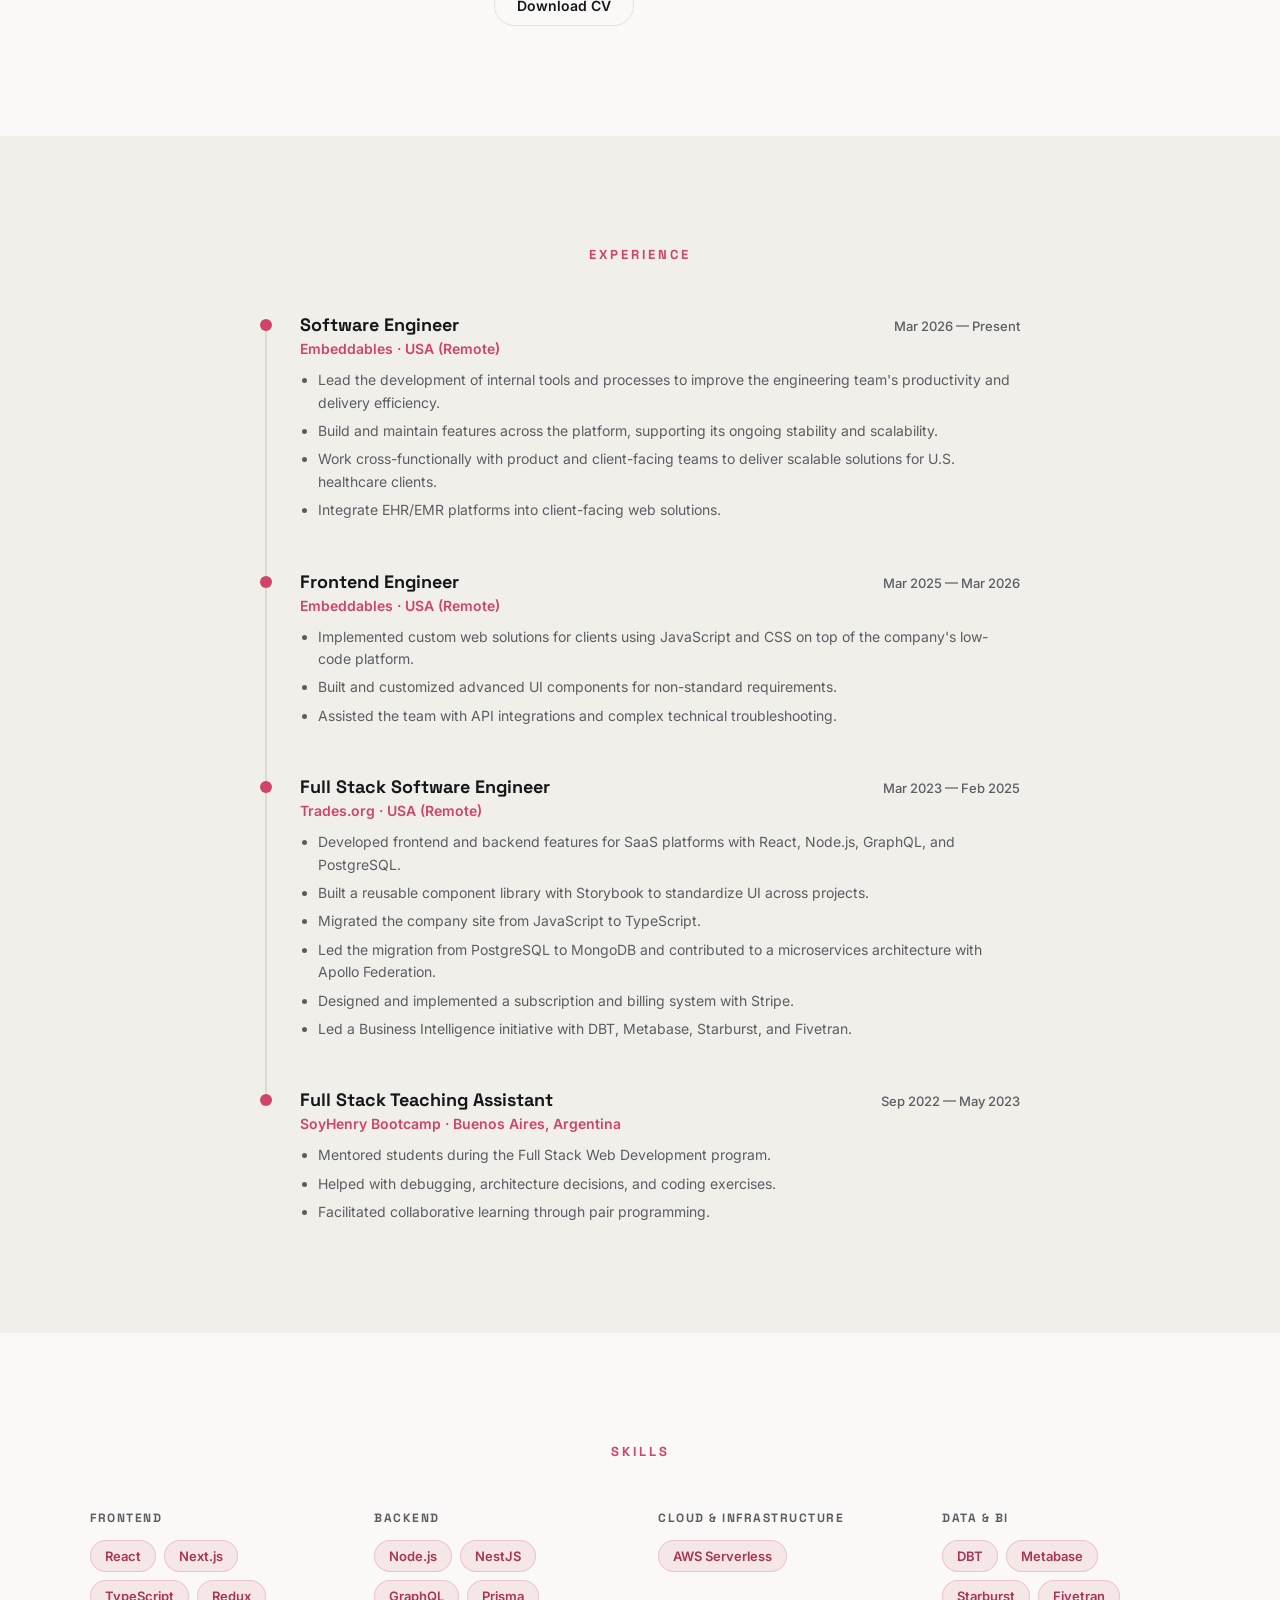
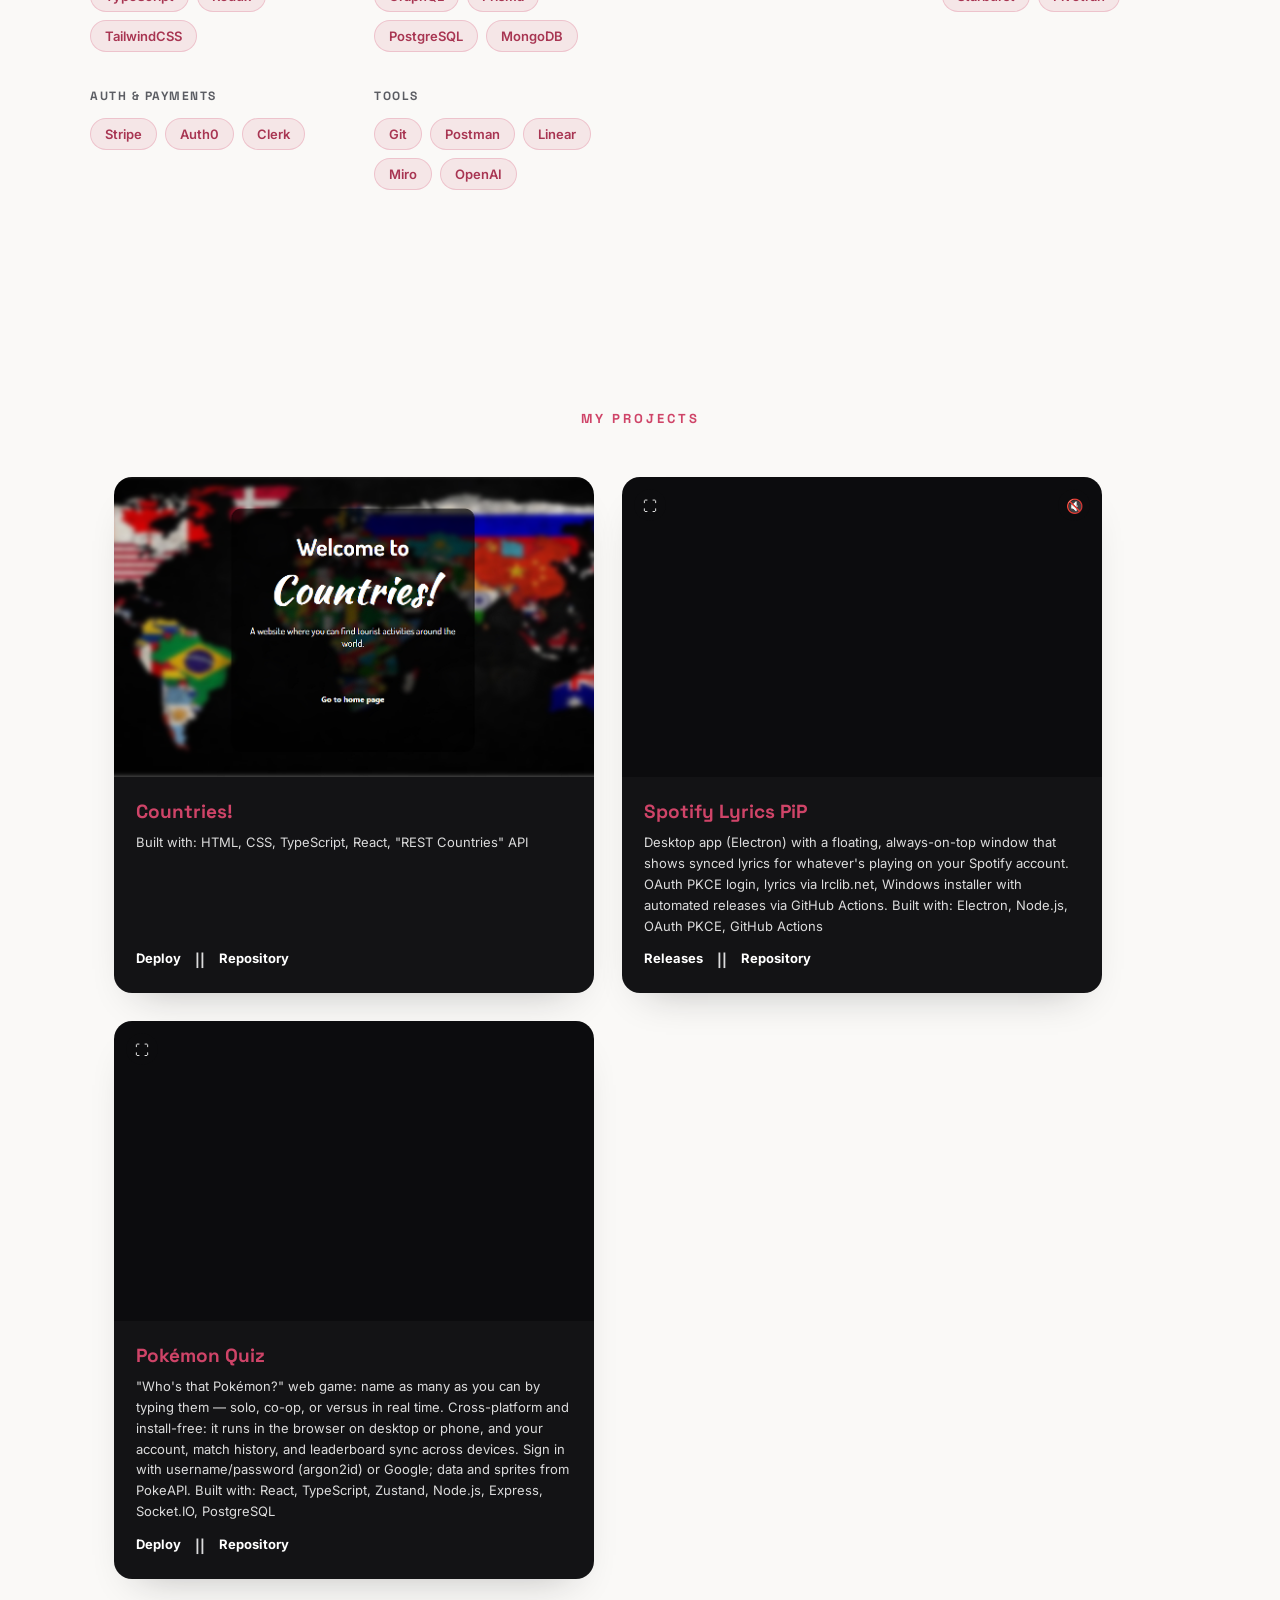
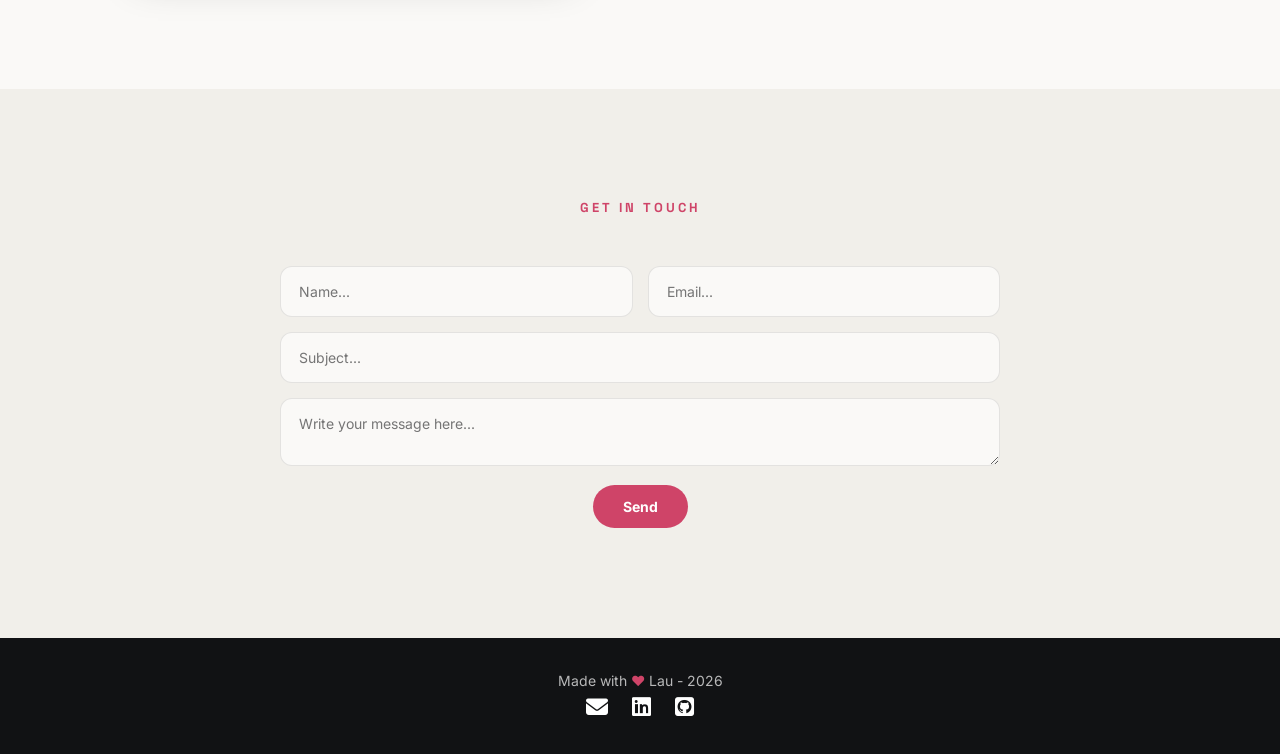
==== commit 1fe9d677: "Add Pokémon Quiz project card and move media to assets/ - New project card with fullscreen video dem" ====
--- a/index.html
+++ b/index.html
@@ -23,7 +23,7 @@
     <link rel="stylesheet" href="https://cdnjs.cloudflare.com/ajax/libs/font-awesome/6.2.1/css/all.min.css" integrity="sha512-MV7K8+y+gLIBoVD59lQIYicR65iaqukzvf/nwasF0nqhPay5w/9lJmVM2hMDcnK1OnMGCdVK+iQrJ7lzPJQd1w==" crossorigin="anonymous" referrerpolicy="no-referrer" />
     <link rel="stylesheet" href="./style.css">
     <title>Laura Marcenaro — Software Engineer</title>
-    <link rel="icon" type="image/x-icon" href="img/code-solid.svg">
+    <link rel="icon" type="image/x-icon" href="assets/code-solid.svg">
 </head>
 <body>
 
@@ -84,7 +84,7 @@
   <!-- ABOUT ME SECTION -->
   <section id="about">
     <div class="photo-container">
-      <img src="./img/perfil linkedin.jpg" alt="Foto de perfil de Laura Marcenaro">
+      <img src="./assets/perfil linkedin.jpg" alt="Foto de perfil de Laura Marcenaro">
     </div>
     <div class="about">
       <p class="title-section" data-i18n="about.title">Sobre mí</p>
@@ -253,7 +253,7 @@
     <h3 class="title-section" data-i18n="projects.title">Mis proyectos</h3>
     <div class="row">
       <div class="project">
-        <img src="./img/LandingPI.png" alt="Proyecto: Countries!">
+        <img src="./assets/LandingPI.png" alt="Proyecto: Countries!">
         <div class="info">
           <h4>Countries!</h4>
           <p data-i18n="projects.countries.desc">Hecha con: HTML, CSS, TypeScript, React, API "REST Countries"</p>
@@ -265,8 +265,9 @@
         </div>
       </div>
       <div class="project project--contain project--video">
-        <video class="demo-video" src="./img/spotify-lyrics-demo.mp4" autoplay muted loop playsinline></video>
-        <button class="unmute-btn" id="unmute-btn" aria-label="Activar sonido" title="Activar sonido">🔇</button>
+        <video class="demo-video" src="./assets/spotify-lyrics-demo.mp4" autoplay muted loop playsinline></video>
+        <button class="unmute-btn" aria-label="Activar sonido" title="Activar sonido">🔇</button>
+        <button class="fs-btn" aria-label="Pantalla completa" title="Pantalla completa">⛶</button>
         <div class="info">
           <h4>Spotify Lyrics PiP</h4>
           <p data-i18n="projects.spotify.desc">App de escritorio (Electron) con una ventana flotante, siempre visible, que muestra las letras
@@ -280,6 +281,23 @@
           </div>
         </div>
       </div>
+      <div class="project project--contain project--video">
+        <video class="demo-video" src="./assets/poke_quiz.mp4" autoplay muted loop playsinline></video>
+        <button class="fs-btn" aria-label="Pantalla completa" title="Pantalla completa">⛶</button>
+        <div class="info">
+          <h4>Pokémon Quiz</h4>
+          <p data-i18n="projects.pokequiz.desc">Juego web "¿Quién es ese Pokémon?": adiviná la mayor cantidad posible escribiendo sus nombres,
+            solo, en co-op o versus en tiempo real. Multiplataforma y sin instalar: corre en el navegador de la PC
+            o del celu, y tu cuenta, historial de partidas y leaderboard se sincronizan entre dispositivos.
+            Login con usuario/contraseña (argon2id) o Google; datos y sprites de PokeAPI. Hecho con: React,
+            TypeScript, Zustand, Node.js, Express, Socket.IO, PostgreSQL</p>
+          <div class="links">
+            <a href="https://pokemon-quiz.lausofimarce.workers.dev/" target="_blank">Deploy</a>
+            <p>||</p>
+            <a href="https://github.com/Azrux/pokemon-quiz" target="_blank" data-i18n="projects.repo">Repositorio</a>
+          </div>
+        </div>
+      </div>
     </div>
   </section>
 
--- a/style.css
+++ b/style.css
@@ -495,7 +495,7 @@
 #projects .row {
     display: flex;
     flex-wrap: wrap;
-    justify-content: center;
+    justify-content: flex-start;
     align-items: stretch;
     gap: 28px;
     margin: 50px 0 0;
@@ -540,7 +540,8 @@
     position: relative;
 }
 
-.unmute-btn {
+.unmute-btn,
+.fs-btn {
     position: absolute;
     top: 12px;
     right: 12px;
@@ -558,7 +559,32 @@
     transition: background 0.2s;
 }
 
-.unmute-btn:hover {
+.fs-btn {
+    right: auto;
+    left: 12px;
+}
+
+#projects .row .project--video:fullscreen {
+    display: flex;
+    align-items: center;
+    justify-content: center;
+    background: #000;
+    max-width: none;
+}
+
+#projects .row .project--video:fullscreen video {
+    width: 100%;
+    height: 100%;
+    aspect-ratio: auto;
+    object-fit: contain;
+}
+
+.project--video:fullscreen .info {
+    display: none;
+}
+
+.unmute-btn:hover,
+.fs-btn:hover {
     background: rgba(12, 12, 14, 0.85);
 }
 
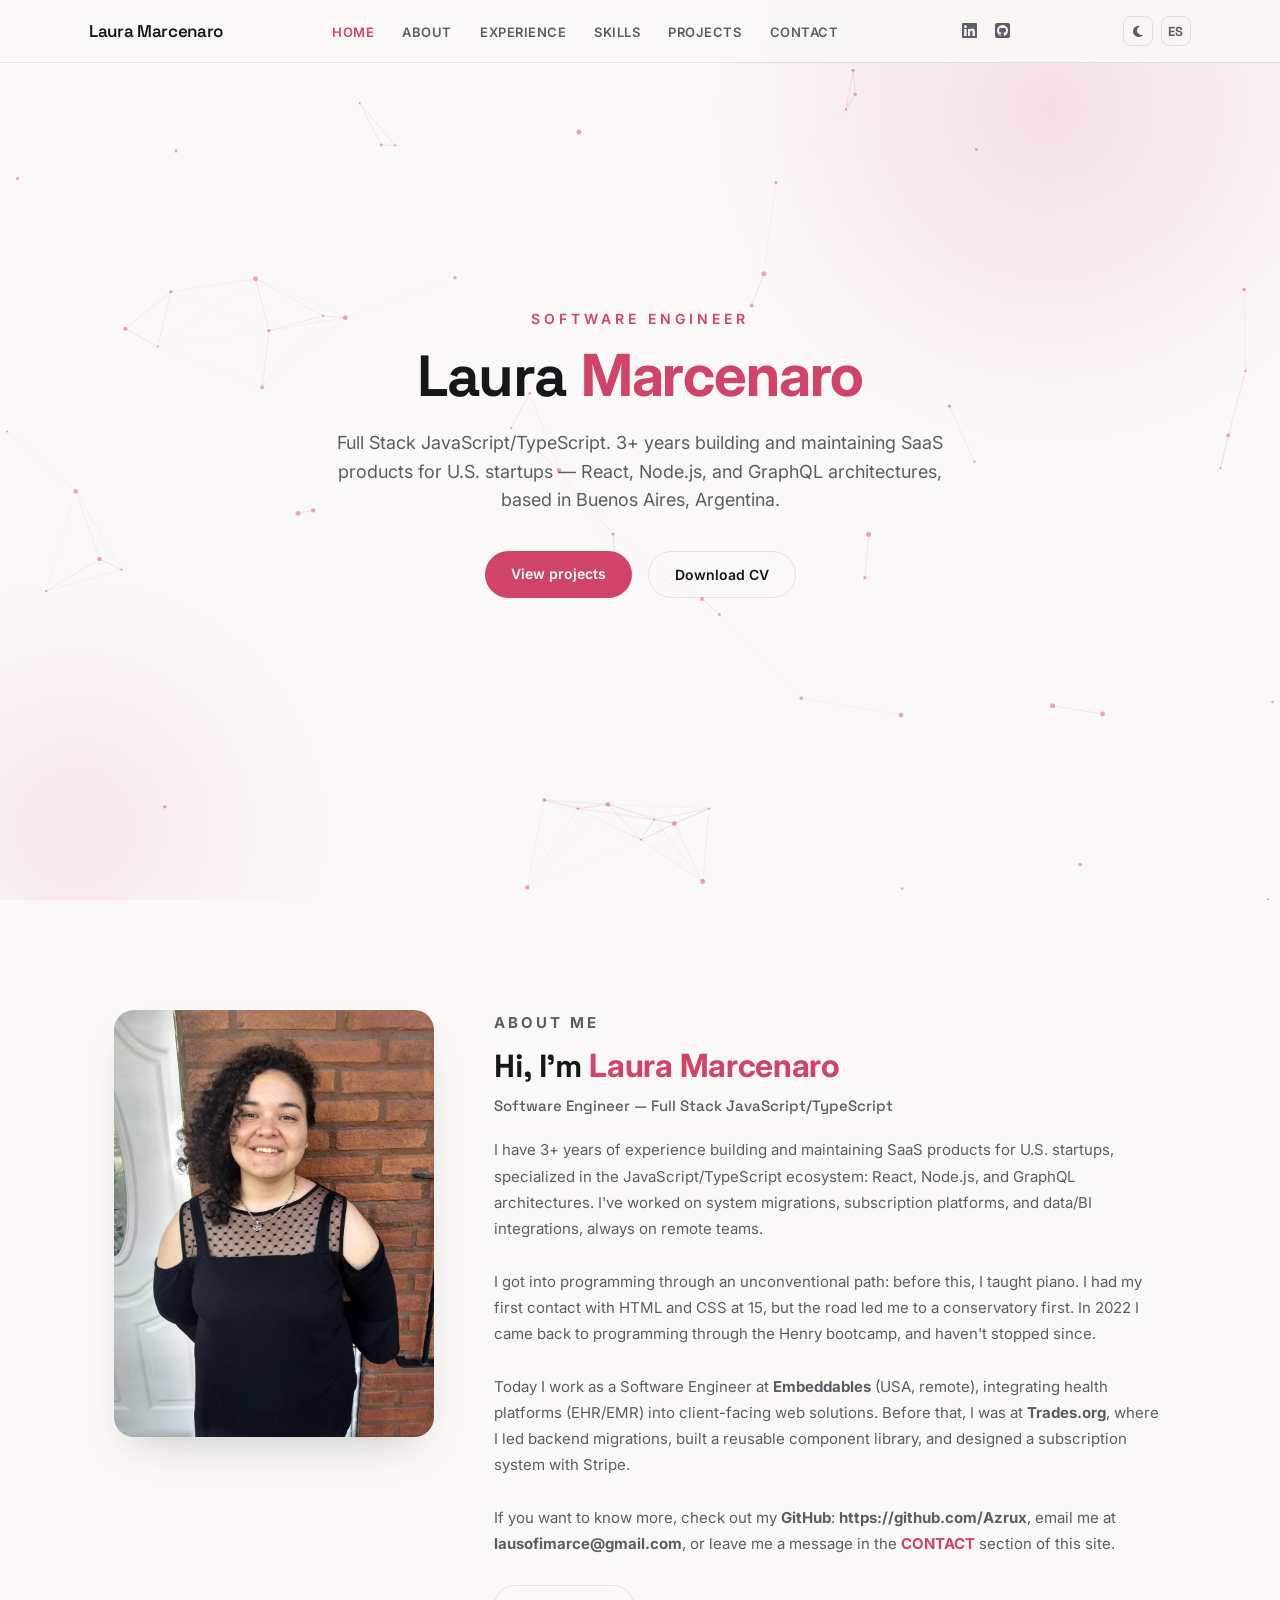
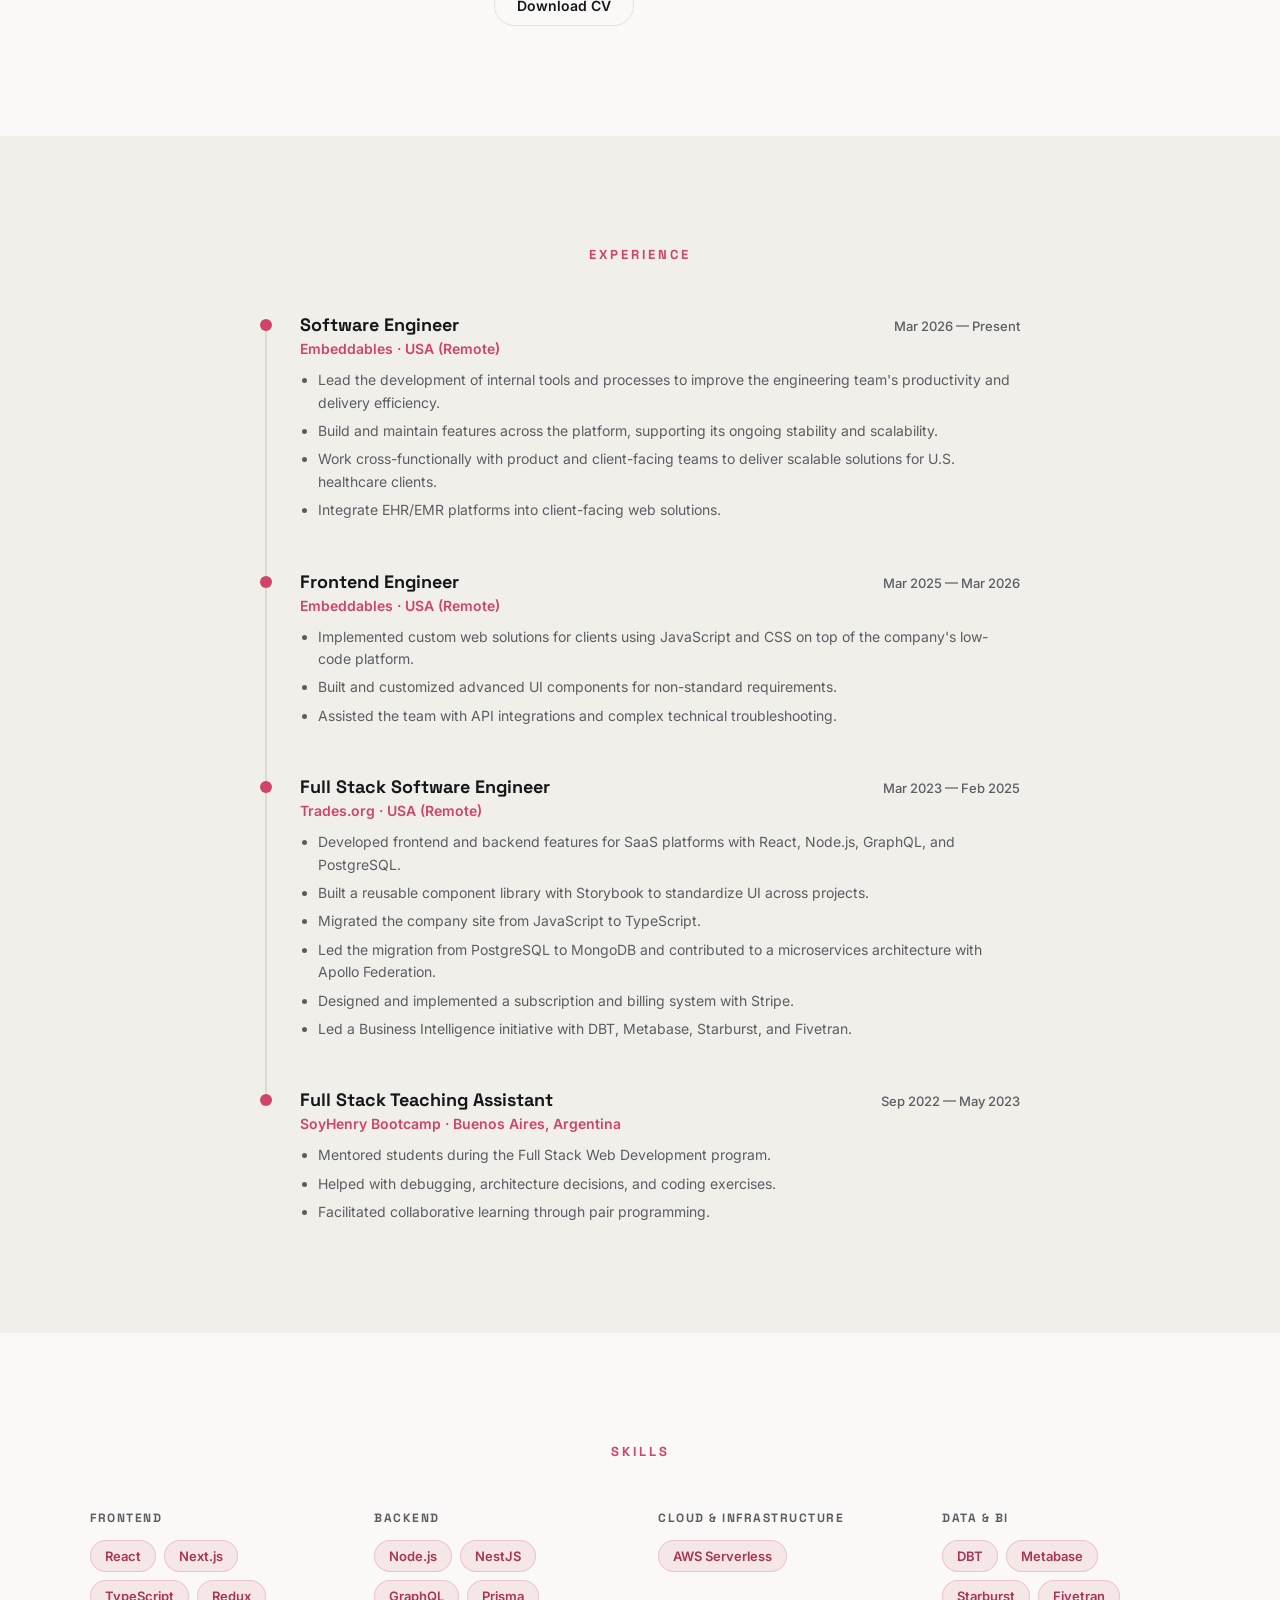
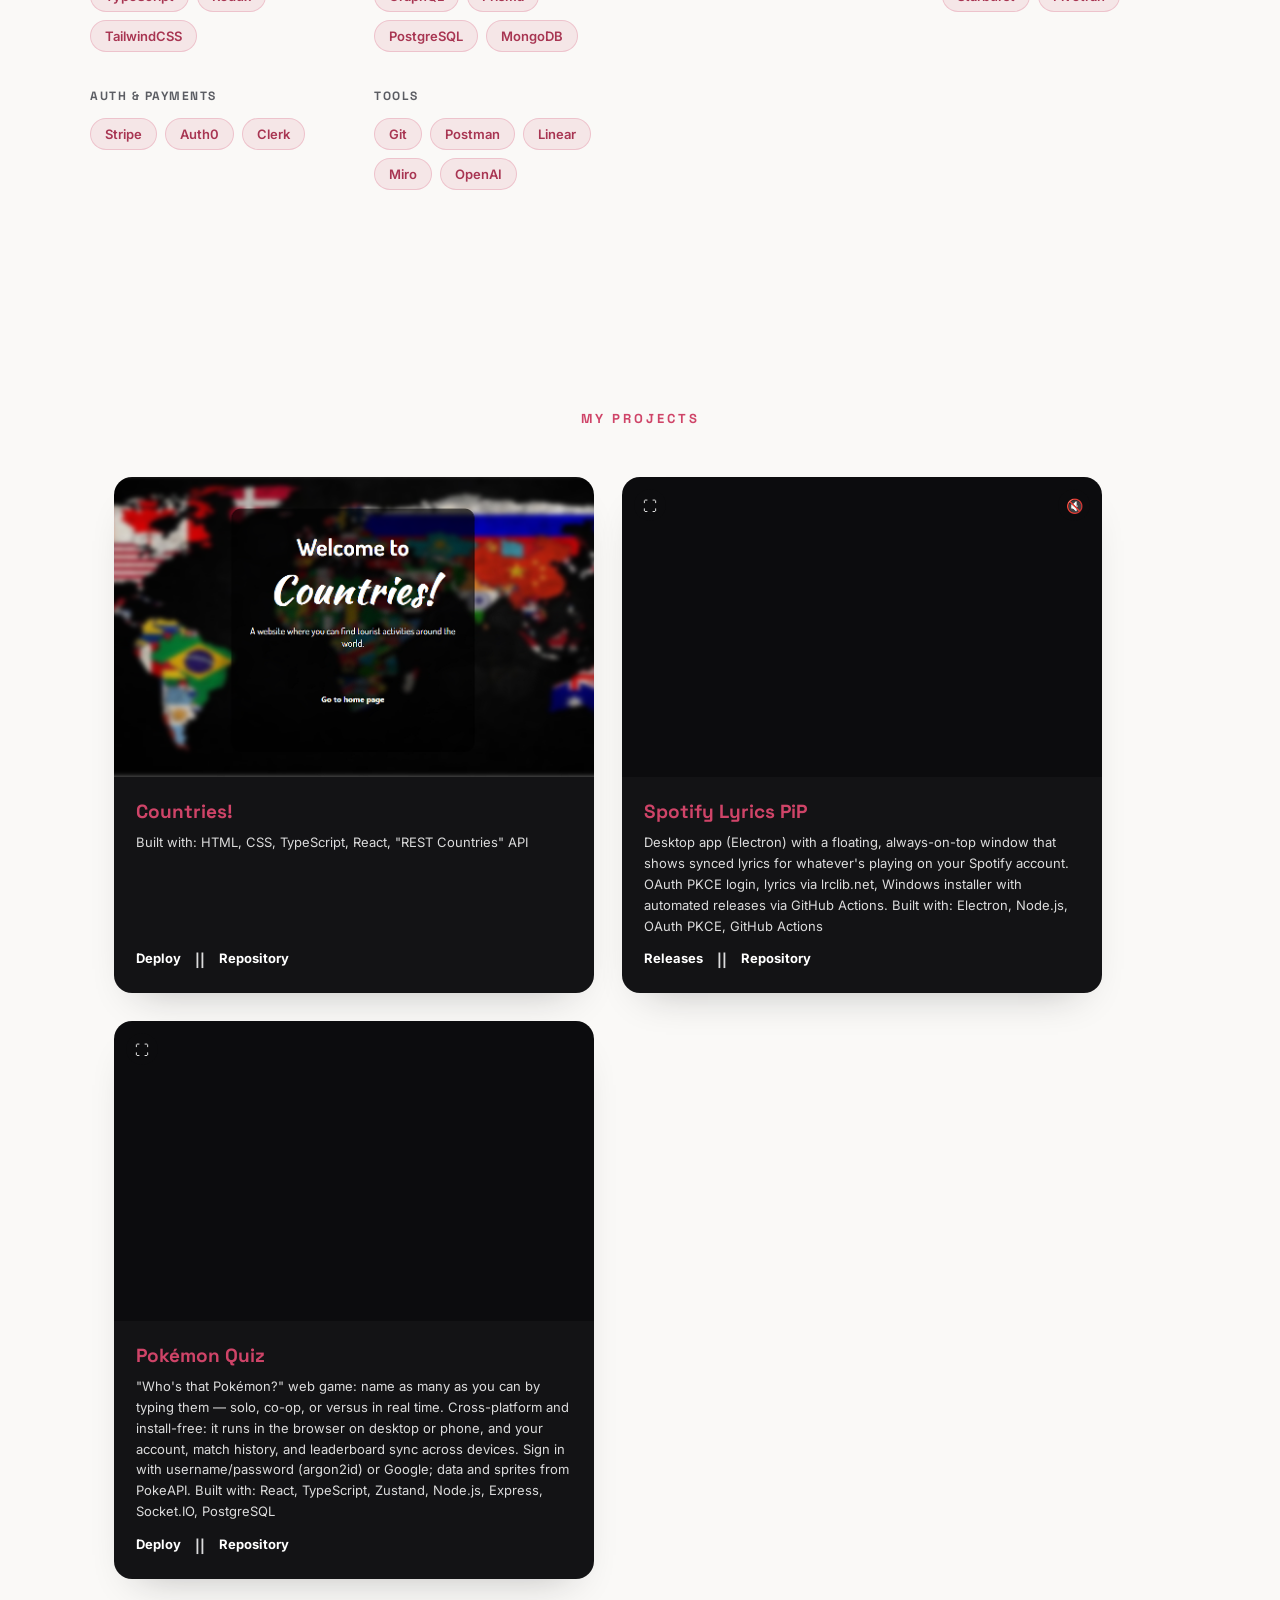
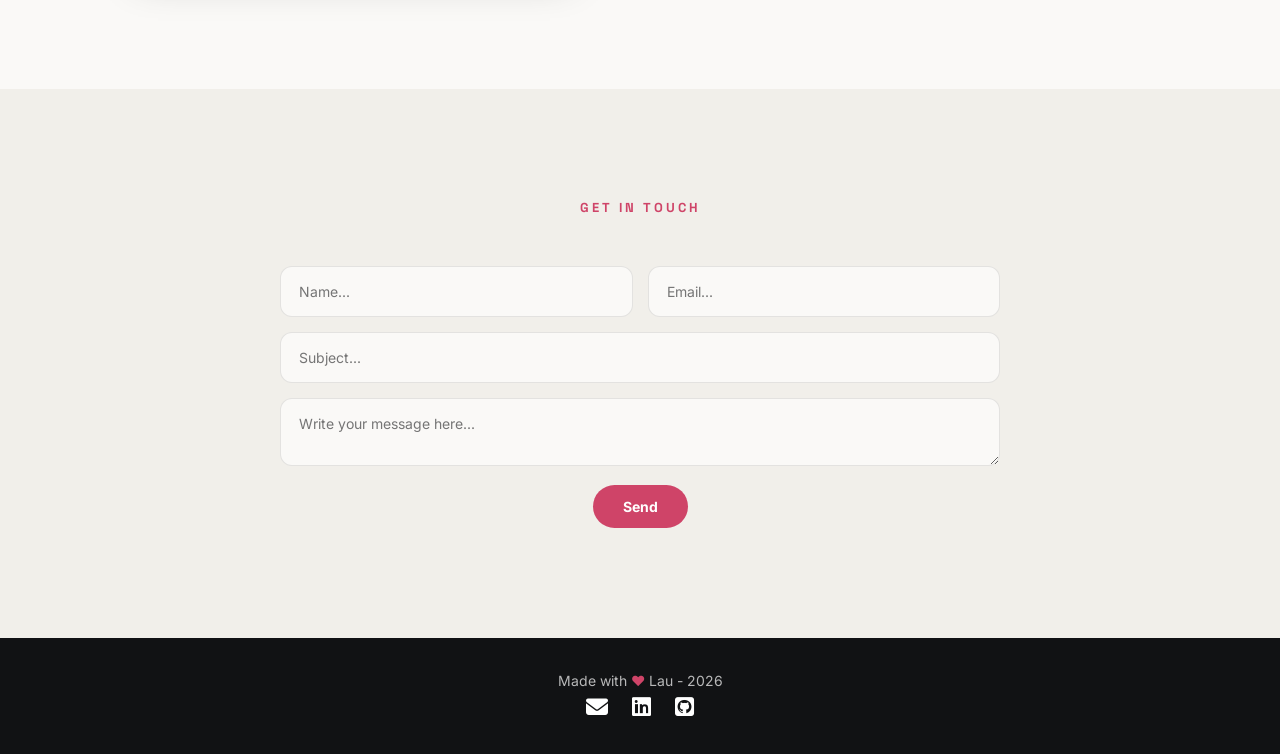
==== commit 3e2756e7: "Redesign CV: indigo one-pager, MCP server, clickable links - Rebuild cv-en/cv-es as a single-page A4" ====
--- a/index.html
+++ b/index.html
@@ -75,7 +75,7 @@
         </p>
         <div class="hero-cta">
           <a href="#projects" class="btn-primary" data-i18n="hero.ctaProjects">Ver proyectos</a>
-          <a href="assets/Laura-Marcenaro-CV-ES.pdf" target="_blank" class="btn-secondary" data-cv-link data-i18n="hero.ctaCV">Descargar CV</a>
+          <a href="assets/Laura-Marcenaro-Software-Engineer-CV-ES.pdf" target="_blank" class="btn-secondary" data-cv-link data-i18n="hero.ctaCV">Descargar CV</a>
         </div>
       </div>
     </div>
@@ -109,7 +109,7 @@
         <b>lausofimarce@gmail.com</b>, o dejame un mensaje en la sección
         <a href="#contact" class="contactMe">CONTACTO</a> de este mismo sitio.
       </p>
-      <a href="assets/Laura-Marcenaro-CV-ES.pdf" target="_blank" class="download" data-cv-link data-i18n="about.downloadCV">Descargar CV</a>
+      <a href="assets/Laura-Marcenaro-Software-Engineer-CV-ES.pdf" target="_blank" class="download" data-cv-link data-i18n="about.downloadCV">Descargar CV</a>
     </div>
   </section>
 
